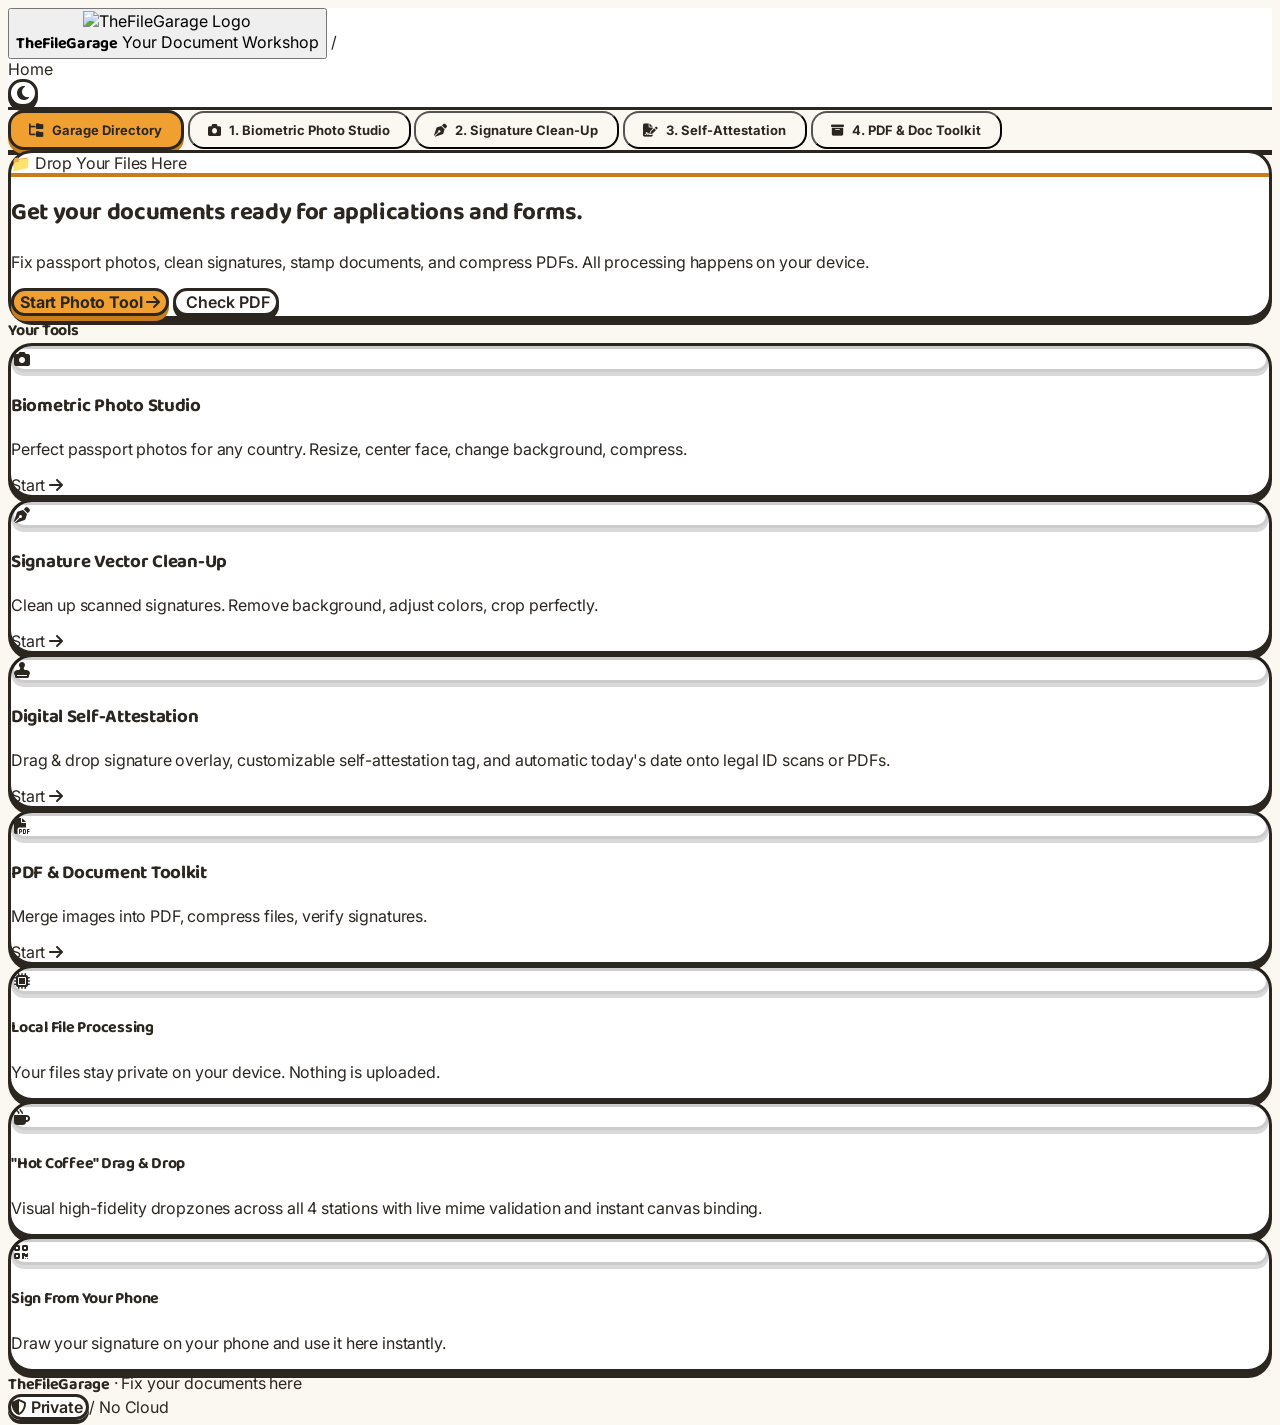
==== index.html @ 863b7277 "VISUAL ENHANCEMENTS 2" ====
<!DOCTYPE html><html class="dark" lang="en" style=""><head>
<meta charset="utf-8">
<meta content="width=device-width, initial-scale=1.0" name="viewport">
<title>TheFileGarage — Tactile Local Document &amp; Biometric Studio</title>
<!-- Theme sync before paint -->
<script>
        (function () {
            var saved = null;
            try { saved = localStorage.getItem("theme"); } catch (_) {}
            if (saved === "dark" || (!saved && window.matchMedia('(prefers-color-scheme: dark)').matches)) {
                document.documentElement.classList.add("dark");
                document.documentElement.classList.remove("light");
            } else {
                document.documentElement.classList.remove("dark");
                document.documentElement.classList.add("light");
            }
        })();
    </script>
<script src="https://cdn.tailwindcss.com?plugins=forms,container-queries"></script>
<script>
        tailwind.config = {
            darkMode: "class",
            theme: {
                extend: {
                    colors: {
                        primary: "#F0A030",
                        "primary-container": "#c87d1a",
                        "primary-fixed-dim": "#f5d6a8",
                        secondary: "#1B9C85",
                        "secondary-container": "#15826d",
                        "secondary-fixed": "#d4f4ed",
                        tertiary: "#2E4374",
                        "tertiary-fixed": "#7a9bcf",
                        "tertiary-fixed-dim": "#5b7db3",
                        surface: "#FBF7F1",
                        "surface-bright": "#ffffff",
                        "surface-dim": "#e8e3dd",
                        "surface-container-lowest": "#ffffff",
                        "surface-container-low": "#f5f0ea",
                        "surface-container": "#f0ebe5",
                        "surface-container-high": "#e8e3dd",
                        "surface-container-highest": "#e0dbd5",
                        "on-surface": "#2B2620",
                        "on-surface-variant": "#6b615a",
                        outline: "#2B2620",
                        "outline-variant": "#9d8f85",
                    },
                    borderRadius: {
                        DEFAULT: "1rem",
                        lg: "1.5rem",
                        xl: "2.25rem",
                        "2xl": "3rem",
                        full: "9999px",
                    },
                    fontFamily: {
                        sans: ["Inter", "sans-serif"],
                        heading: ["Baloo 2", "Inter", "sans-serif"],
                        mono: ["JetBrains Mono", "ui-monospace", "monospace"],
                    },
                },
            },
        };
    </script>
<link rel="stylesheet" href="style.css">
<link href="https://cdnjs.cloudflare.com/ajax/libs/font-awesome/6.5.1/css/all.min.css" rel="stylesheet">
<link href="https://fonts.googleapis.com" rel="preconnect">
<link crossorigin="" href="https://fonts.gstatic.com" rel="preconnect">
<link href="https://fonts.googleapis.com/css2?family=Baloo+2:wght@400;500;600;700;800&amp;family=Inter:wght@500;600;700&amp;family=JetBrains+Mono:wght@400;500;600&amp;display=swap" rel="stylesheet">
<link href="https://fonts.googleapis.com/css2?family=Material+Symbols+Outlined:wght,FILL@100..700,0..1&amp;display=swap" rel="stylesheet">

</head>
<body class="min-h-screen flex flex-col antialiased relative overflow-x-hidden selection:bg-indigo-500 selection:text-white">
<!-- Ambient cursor-reactive light (dark mode only) -->
<div id="ambientCursorLight"></div>
<!-- Toast notification stack (replaces alert() popups) -->
<div id="toastStack"></div>
<!-- Ambient Clay Floating Glows -->
<div class="clay-mesh-blob w-96 h-96 -top-20 -left-20 bg-primary-fixed-dim/60 "></div>
<div class="clay-mesh-blob w-[32rem] h-[32rem] top-1/3 -right-24 bg-secondary-fixed/70"></div>
<div class="clay-mesh-blob w-96 h-96 bottom-10 left-1/4 bg-tertiary-fixed/40"></div>
<!-- Glassmorphic Top Navbar -->
<header class="glass-bar sticky top-0 z-50 px-4 sm:px-8 py-3.5 transition-colors">
<div class="max-w-7xl mx-auto flex items-center justify-between gap-3 relative z-10">
<div class="flex items-center gap-3">
<button class="flex items-center gap-2.5 group p-1 -ml-1 rounded-2xl  transition-all" onclick="location.href='index.html'">
<img alt="TheFileGarage Logo" class="w-10 h-10 rounded-2xl object-contain  group-hover:scale-105 transition-transform" src="https://lh3.googleusercontent.com/aida/[base64]">
<div class="text-left">
<span class="text-base font-extrabold text-slate-900 dark:text-white tracking-tight heading-font block leading-none">TheFileGarage</span>
<span class="text-[10px] font-bold text-primary dark:text-indigo-400 font-mono">Your Document Workshop</span>
</div>
</button>
<span class="text-slate-300 dark:text-slate-800 text-sm select-none">/</span>
<div class="hidden sm:flex items-center gap-2 text-xs font-semibold text-slate-600 dark:text-slate-300">
<span class="text-slate-900 dark:text-white font-bold" id="breadcrumbCurrent">Home</span>
<span class="px-2 py-0.5 rounded-full text-[10px] font-mono font-bold bg-primary/10 text-primary dark:text-indigo-300 border border-primary/20"></span>
</div>
</div>
<div class="flex items-center gap-2.5">

<button class="clay-pill w-10 h-10 flex items-center justify-center text-slate-700 dark:text-amber-400 transition" id="themeToggleBtn" onclick="toggleGlobalTheme()" title="Toggle Light / Pure Black Dark mode">
<i class="fa-solid fa-moon text-sm" id="themeToggleIcon"></i>
</button>

</div>
</div>
</header>
<!-- Sub-Nav Pill Strip (3D Clay switcher for all 4 workbench tools) -->
<div class="max-w-7xl w-full mx-auto px-4 sm:px-6 lg:px-8 pt-5 pb-3 relative z-10">
<div class="p-2 rounded-2xl bg-white dark:bg-[#2a2420] border-3 border-[#2B2620] dark:border-[#F0A030] flex items-center gap-1.5 overflow-x-auto" style="box-shadow: 0 5px 0 #2B2620;">
<button class="clay-tab active flex-1 justify-center whitespace-nowrap" id="tabNav-hub" onclick="location.href='index.html'">
<span class="text-base"><i class="fa-solid fa-folder-tree" aria-hidden="true"></i></span>
<span class="">Garage Directory</span>
</button>
<button class="clay-tab flex-1 justify-center whitespace-nowrap" id="tabNav-photo" onclick="location.href='photostudio.html'">
<span class="text-base"><i class="fa-solid fa-camera" aria-hidden="true"></i></span>
<span class="">1. Biometric Photo Studio</span>
</button>
<button class="clay-tab flex-1 justify-center whitespace-nowrap" id="tabNav-signature" onclick="location.href='signature.html'">
<span class="text-base"><i class="fa-solid fa-pen-nib" aria-hidden="true"></i></span>
<span class="">2. Signature Clean-Up</span>
</button>
<button class="clay-tab flex-1 justify-center whitespace-nowrap" id="tabNav-attest" onclick="location.href='attest.html'">
<span class="text-base"><i class="fa-solid fa-file-signature" aria-hidden="true"></i></span>
<span class="">3. Self-Attestation</span>
</button>
<button class="clay-tab flex-1 justify-center whitespace-nowrap" id="tabNav-pdf" onclick="location.href='doctool.html'">
<span class="text-base"><i class="fa-solid fa-box-archive" aria-hidden="true"></i></span>
<span class="">4. PDF &amp; Doc Toolkit</span>
</button>
</div>
</div>
<!-- Main Workspace Container -->
<main class="flex-1 max-w-7xl w-full mx-auto p-4 sm:p-6 lg:p-8 relative z-10 flex flex-col justify-center">
<section class="space-y-8" id="view-hub">
<!-- 3D Clay Hero Banner -->
<div class="clay-card p-8 sm:p-12 relative overflow-hidden">
<div class="relative z-10 max-w-3xl space-y-6">
<div class="inline-flex items-center gap-2 px-4 py-2.5 rounded-xl bg-primary text-[#2B2620] text-sm font-extrabold border-3 border-[#2B2620]" style="box-shadow: 0 4px 0 #c87d1a;">📁 Drop Your Files Here</div>
<h1 class="text-3xl sm:text-5xl lg:text-6xl font-black heading-font tracking-tight text-slate-900 dark:text-white leading-[1.08]">
                        Get your documents ready for applications and forms.
                    </h1>
<p class="text-sm sm:text-base text-slate-600 dark:text-slate-300 leading-relaxed max-w-2xl font-medium">
                        Fix passport photos, clean signatures, stamp documents, and compress PDFs. All processing happens on your device.
                    </p>
<div class="pt-2 flex flex-wrap items-center gap-4">
<button class="clay-btn-primary px-7 py-3.5 text-xs uppercase tracking-wider flex items-center gap-2.5" onclick="switchMainTab('photo')">
<span class="">Start Photo Tool</span>
<i class="fa-solid fa-arrow-right text-[11px]"></i>
</button>
<button class="clay-pill px-6 py-3.5 text-xs font-bold text-slate-800 dark:text-slate-200 flex items-center gap-2" onclick="switchMainTab('pdf')">
<i class="fa-solid fa-shield-check text-primary"></i>
<span class="">Check PDF</span>
</button>
</div>
</div>

</div>
<!-- Service Workbenches Directory (4 Tactile Clay Cards) -->
<div class="space-y-4">
<div class="flex items-center justify-between pb-3 border-b border-black/[0.06] dark:border-white/[0.08]">
<div class="flex items-center gap-2.5">
<span class="text-lg font-black heading-font text-slate-900 dark:text-white">Your Tools</span>

</div>
<span class="text-xs font-medium text-slate-400"></span>
</div>
<div class="grid grid-cols-1 md:grid-cols-2 lg:grid-cols-4 gap-6">
<!-- Workbench 1: Biometric Photo Studio -->
<div class="clay-card p-6 flex flex-col justify-between cursor-pointer group" onclick="switchMainTab('photo')">
<div class="space-y-4">
<div class="flex items-center justify-between">
<div class="w-14 h-14 rounded-2xl bg-teal-500 text-white flex items-center justify-center clay-token text-xl  transition-transform ">
<i class="fa-solid fa-camera"></i>
</div>

</div>
<h3 class="text-lg font-bold text-slate-900 dark:text-white heading-font ">
                                Biometric Photo Studio
                            </h3>
<p class="text-xs text-slate-600 dark:text-slate-400 leading-relaxed font-medium">
                                Perfect passport photos for any country. Resize, center face, change background, compress.
                            </p>

</div>
<div class="mt-6 pt-4 border-t border-black/[0.06] dark:border-white/[0.08] flex items-center justify-between text-xs font-bold text-teal-600 dark:text-teal-400">
<span class="">Start</span>
<i class="fa-solid fa-arrow-right text-[11px] transform  transition-transform"></i>
</div>
</div>
<!-- Workbench 2: Signature Clean-Up -->
<div class="clay-card p-6 flex flex-col justify-between cursor-pointer group" onclick="switchMainTab('signature')">
<div class="space-y-4">
<div class="flex items-center justify-between">
<div class="w-14 h-14 rounded-2xl bg-primary text-white flex items-center justify-center clay-token text-xl  transition-transform ">
<i class="fa-solid fa-pen-nib"></i>
</div>

</div>
<h3 class="text-lg font-bold text-slate-900 dark:text-white heading-font ">
                                Signature Vector Clean-Up
                            </h3>
<p class="text-xs text-slate-600 dark:text-slate-400 leading-relaxed font-medium">
                                Clean up scanned signatures. Remove background, adjust colors, crop perfectly.
                            </p>

</div>
<div class="mt-6 pt-4 border-t border-black/[0.06] dark:border-white/[0.08] flex items-center justify-between text-xs font-bold text-primary dark:text-indigo-400">
<span class="">Start</span>
<i class="fa-solid fa-arrow-right text-[11px] transform  transition-transform"></i>
</div>
</div>
<!-- Workbench 3: Digital Self-Attestation -->
<div class="clay-card p-6 flex flex-col justify-between cursor-pointer group" onclick="switchMainTab('attest')">
<div class="space-y-4">
<div class="flex items-center justify-between">
<div class="w-14 h-14 rounded-2xl bg-amber-500 text-white flex items-center justify-center clay-token text-xl  transition-transform ">
<i class="fa-solid fa-stamp"></i>
</div>

</div>
<h3 class="text-lg font-bold text-slate-900 dark:text-white heading-font ">
                                Digital Self-Attestation
                            </h3>
<p class="text-xs text-slate-600 dark:text-slate-400 leading-relaxed font-medium">
                                Drag &amp; drop signature overlay, customizable self-attestation tag, and automatic today's date onto legal ID scans or PDFs.
                            </p>

</div>
<div class="mt-6 pt-4 border-t border-black/[0.06] dark:border-white/[0.08] flex items-center justify-between text-xs font-bold text-amber-600 dark:text-amber-400">
<span class="">Start</span>
<i class="fa-solid fa-arrow-right text-[11px] transform  transition-transform"></i>
</div>
</div>
<!-- Workbench 4: PDF & Document Toolkit -->
<div class="clay-card p-6 flex flex-col justify-between cursor-pointer group" onclick="switchMainTab('pdf')">
<div class="space-y-4">
<div class="flex items-center justify-between">
<div class="w-14 h-14 rounded-2xl bg-sky-600 text-white flex items-center justify-center clay-token text-xl  transition-transform ">
<i class="fa-solid fa-file-pdf"></i>
</div>

</div>
<h3 class="text-lg font-bold text-slate-900 dark:text-white heading-font ">
                                PDF &amp; Document Toolkit
                            </h3>
<p class="text-xs text-slate-600 dark:text-slate-400 leading-relaxed font-medium">
                                Merge images into PDF, compress files, verify signatures.
                            </p>

</div>
<div class="mt-6 pt-4 border-t border-black/[0.06] dark:border-white/[0.08] flex items-center justify-between text-xs font-bold text-blue-600 dark:text-blue-400">
<span class="">Start</span>
<i class="fa-solid fa-arrow-right text-[11px] transform  transition-transform"></i>
</div>
</div>
</div>
</div>
<!-- Bottom Clay Feature Highlights -->
<div class="grid grid-cols-1 md:grid-cols-3 gap-5 pt-2">
<div class="clay-card p-5 flex items-start gap-4">
<div class="w-12 h-12 rounded-2xl bg-primary/10 text-primary dark:text-indigo-400 flex items-center justify-center shrink-0 text-xl clay-token">
<i class="fa-solid fa-microchip"></i>
</div>
<div>
<h4 class="text-sm font-bold text-slate-900 dark:text-white heading-font">Local File Processing</h4>
<p class="text-xs text-slate-600 dark:text-slate-400 mt-1 leading-normal font-medium">Your files stay private on your device. Nothing is uploaded.</p>
</div>
</div>
<div class="clay-card p-5 flex items-start gap-4">
<div class="w-12 h-12 rounded-2xl bg-amber-500/10 text-amber-600 dark:text-amber-400 flex items-center justify-center shrink-0 text-xl clay-token">
<i class="fa-solid fa-mug-hot"></i>
</div>
<div>
<h4 class="text-sm font-bold text-slate-900 dark:text-white heading-font">"Hot Coffee" Drag &amp; Drop</h4>
<p class="text-xs text-slate-600 dark:text-slate-400 mt-1 leading-normal font-medium">Visual high-fidelity dropzones across all 4 stations with live mime validation and instant canvas binding.</p>
</div>
</div>
<div class="clay-card p-5 flex items-start gap-4">
<div class="w-12 h-12 rounded-2xl bg-emerald-500/10 text-emerald-600 dark:text-emerald-400 flex items-center justify-center shrink-0 text-xl clay-token">
<i class="fa-solid fa-qrcode"></i>
</div>
<div>
<h4 class="text-sm font-bold text-slate-900 dark:text-white heading-font">Sign From Your Phone</h4>
<p class="text-xs text-slate-600 dark:text-slate-400 mt-1 leading-normal font-medium">Draw your signature on your phone and use it here instantly.</p>
</div>
</div>
</div>
</section>
<!-- Glassmorphic / Clay Footer -->
<footer class="border-t-3 border-[#2B2620] dark:border-[#F0A030] bg-white dark:bg-[#2a2420] py-6 px-6 text-xs text-slate-500 dark:text-slate-400 transition-colors mt-auto relative z-10">
<div class="max-w-7xl mx-auto flex flex-col sm:flex-row items-center justify-between gap-4">
<div class="flex items-center gap-2.5">
<span class="font-black text-slate-900 dark:text-white heading-font">TheFileGarage</span>
<span class="text-slate-300 dark:text-slate-700">·</span>
<span class="">Fix your documents here</span>
</div>
<div class="flex items-center gap-3 text-[11px] font-mono">
<span class="clay-pill px-3 py-1 font-bold text-emerald-600 dark:text-emerald-400 flex items-center gap-1.5">
<i class="fa-solid fa-shield-halved text-[10px]"></i> Private
                </span>
<span class="text-slate-300 dark:text-slate-700">/</span>
<span class="font-semibold">No Cloud</span>
</div>
</div>
</footer>
<!-- Comprehensive JavaScript Logic & State Machine -->
<script>
        // Ambient cursor-reactive light — follows mouse, fills dead canvas space
        (function () {
            const light = document.getElementById("ambientCursorLight");
            if (!light) return;
            let rafPending = false;
            let lastX = 50, lastY = 50;
            window.addEventListener("mousemove", (e) => {
                lastX = (e.clientX / window.innerWidth) * 100;
                lastY = (e.clientY / window.innerHeight) * 100;
                if (!rafPending) {
                    rafPending = true;
                    requestAnimationFrame(() => {
                        light.style.setProperty("--x", lastX + "%");
                        light.style.setProperty("--y", lastY + "%");
                        rafPending = false;
                    });
                }
            }, { passive: true });
        })();

        // Toast notifications — replaces jarring alert() popups
        function showToast(message, type) {
            type = type || "info";
            const stack = document.getElementById("toastStack");
            if (!stack) { console.log(message); return; }
            const icons = { success: "fa-solid fa-check", error: "fa-solid fa-triangle-exclamation", info: "fa-solid fa-circle-info" };
            const toast = document.createElement("div");
            toast.className = "toast-item " + type;
            toast.innerHTML =
                '<span class="toast-icon"><i class="' + (icons[type] || icons.info) + '"></i></span>' +
                '<span class="pt-0.5">' + message + "</span>";
            stack.appendChild(toast);
            setTimeout(() => {
                toast.classList.add("leaving");
                setTimeout(() => toast.remove(), 320);
            }, 3600);
        }

        // Preset Database with Strict Dimension Bounds
        const GARAGE_PRESETS = {
            india: {
                exams: [
                    { name: "UPSC Civil Services (350x450px, 20-50KB)", w: 350, h: 450, bg: "White", kb: 50 },
                    { name: "JEE Mains / Advanced (80% Face, 10-200KB)", w: 400, h: 460, bg: "White", kb: 100 },
                    { name: "NEET UG Entrance (With Name & Date Bar, 10-200KB)", w: 400, h: 460, bg: "White", kb: 100 },
                    { name: "GATE Entrance Exam (Square 400x400, 20-200KB)", w: 400, h: 400, bg: "White", kb: 80 }
                ],
                visa: [
                    { name: "Indian Passport Photo (2x2 inch Square, 600x600)", w: 600, h: 600, bg: "White", kb: 200 },
                    { name: "OCI Overseas Citizen of India (2x2 inch)", w: 600, h: 600, bg: "White", kb: 200 },
                    { name: "E-Visa India Official Portal (350x350px, Max 1MB)", w: 500, h: 500, bg: "White", kb: 300 }
                ],
                identity: [
                    { name: "Aadhaar Card Photo Update (Clean White)", w: 350, h: 450, bg: "White", kb: 100 },
                    { name: "PAN Card Application (200 DPI, 213x213px)", w: 213, h: 213, bg: "White", kb: 30 }
                ]
            },
            united_states: {
                exams: [
                    { name: "SAT College Board Portal", w: 600, h: 600, bg: "White", kb: 200 },
                    { name: "GRE General Test Standard", w: 600, h: 600, bg: "White", kb: 200 }
                ],
                visa: [
                    { name: "US Visa (DS-160 / 2x2 inch, 600x600px)", w: 600, h: 600, bg: "White", kb: 240 },
                    { name: "US Passport Application (2x2 inch)", w: 600, h: 600, bg: "White", kb: 240 },
                    { name: "Diversity Visa (DV Lottery 600x600)", w: 600, h: 600, bg: "White", kb: 240 }
                ],
                identity: [
                    { name: "State Driving License (DMV)", w: 600, h: 600, bg: "Light Gray", kb: 200 }
                ]
            },
            united_kingdom: {
                exams: [
                    { name: "IELTS Exam Identification Template", w: 350, h: 450, bg: "White", kb: 100 }
                ],
                visa: [
                    { name: "UK Standard Visitor Visa (35x45mm)", w: 350, h: 450, bg: "Light Gray", kb: 100 }
                ],
                identity: [
                    { name: "DVLA Driving License Photo", w: 350, h: 450, bg: "Light Gray", kb: 100 }
                ]
            },
            canada: {
                exams: [
                    { name: "CELPIP Language Exam Photo", w: 500, h: 700, bg: "White", kb: 200 }
                ],
                visa: [
                    { name: "Canada Study Permit / Visitor Visa", w: 420, h: 540, bg: "White", kb: 200 }
                ],
                identity: [
                    { name: "PR Card Application (50x70mm, 500x700px)", w: 500, h: 700, bg: "White", kb: 250 }
                ]
            }
        };

        let currentActiveCountry = "india";
        let currentActiveCategory = "exams";

        const BREADCRUMB_MAP = {
            hub: "Home",
            photo: "1. Biometric Photo Studio",
            signature: "2. Signature Clean-Up",
            attest: "3. Digital Self-Attestation",
            pdf: "4. PDF & Document Garage"
        };

        // Tab Switching Engine
        function switchMainTab(tabKey) {
            const map = { hub: "index.html", photo: "photostudio.html", signature: "signature.html", attest: "attest.html", pdf: "doctool.html" };
            if (map[tabKey]) location.href = map[tabKey];
        }

        // Global Light / Pure Black Dark Theme Toggle
        function toggleGlobalTheme() {
            const html = document.documentElement;
            const icon = document.getElementById("themeToggleIcon");
            const isDark = html.classList.contains("dark");
            if (isDark) {
                html.classList.remove("dark");
                html.classList.add("light");
                icon.className = "fa-solid fa-moon text-slate-700 text-sm";
                localStorage.setItem("theme", "light");
            } else {
                html.classList.add("dark");
                html.classList.remove("light");
                icon.className = "fa-solid fa-sun text-amber-400 text-sm";
                localStorage.setItem("theme", "dark");
            }
        }

        // Preset Population
        function refreshPresetOptions() {
            const select = document.getElementById("presetSelect");
            if (!select) return;
            select.innerHTML = "";
            const presets = GARAGE_PRESETS[currentActiveCountry]?.[currentActiveCategory] || [];
            presets.forEach((p, idx) => {
                const opt = document.createElement("option");
                opt.value = idx;
                opt.textContent = p.name;
                select.appendChild(opt);
            });
            if (presets.length > 0) {
                document.getElementById("resDims").textContent = presets[0].w + " × " + presets[0].h + " px";
                document.getElementById("studioKbSlider").value = presets[0].kb;
                document.getElementById("studioKbReadout").innerText = presets[0].kb + " KB";
                document.getElementById("resTargetKb").innerText = "Under " + presets[0].kb + " KB";
            }
        }

        function onSelectCountryChange(val) {
            currentActiveCountry = val;
            refreshPresetOptions();
        }

        function filterServiceType(cat) {
            currentActiveCategory = cat;
            ["exams", "visa", "identity"].forEach(k => {
                const btn = document.getElementById("srvBtn-" + k);
                if (btn) {
                    btn.classList.toggle("text-primary", k === cat);
                    btn.classList.toggle("dark:text-indigo-400", k === cat);
                    btn.classList.toggle("border-primary/40", k === cat);
                    btn.classList.toggle("font-bold", k === cat);
                    btn.classList.toggle("text-slate-600", k !== cat);
                }
            });
            refreshPresetOptions();
        }

        function onPresetSelected(idx) {
            const presets = GARAGE_PRESETS[currentActiveCountry]?.[currentActiveCategory] || [];
            const chosen = presets[idx];
            if (chosen) {
                document.getElementById("resDims").textContent = chosen.w + " × " + chosen.h + " px";
                document.getElementById("studioKbSlider").value = chosen.kb;
                document.getElementById("studioKbReadout").innerText = chosen.kb + " KB";
                document.getElementById("resTargetKb").innerText = "Under " + chosen.kb + " KB";
            }
        }

        function toggleManualDimensions(checked) {
            const wrap = document.getElementById("customDimInputs");
            wrap.classList.toggle("opacity-40", !checked);
            wrap.classList.toggle("pointer-events-none", !checked);
            if (checked) {
                const w = document.getElementById("manualW").value;
                const h = document.getElementById("manualH").value;
                document.getElementById("resDims").textContent = w + " × " + h + " px";
            } else {
                refreshPresetOptions();
            }
        }

        function toggleCaptionBar(checked) {
            const inputs = document.getElementById("captionInputs");
            if (inputs) inputs.classList.toggle("hidden", !checked);
        }

        function setPhotoBgColor(hex, label) {
            document.getElementById("resBg").textContent = label;
            const preview = document.getElementById("studioPhotoImg");
            if (hex === "transparent") {
                preview.style.backgroundColor = "transparent";
            } else {
                preview.style.backgroundColor = hex;
            }
        }

        // Universal Helper: Setup Hot Coffee Drag & Drop on any zone
        function setupHotCoffeeDropzone(zoneId, overlayId, onFileLoaded) {
            const zone = document.getElementById(zoneId);
            const overlay = document.getElementById(overlayId);
            if (!zone) return;

            let dragCounter = 0;

            zone.addEventListener("dragenter", (e) => {
                e.preventDefault();
                dragCounter++;
                if (overlay) overlay.classList.remove("hidden");
                zone.classList.add("animate-drop-pulse", "dragover");
            });

            zone.addEventListener("dragover", (e) => {
                e.preventDefault();
            });

            zone.addEventListener("dragleave", (e) => {
                e.preventDefault();
                dragCounter--;
                if (dragCounter <= 0) {
                    dragCounter = 0;
                    if (overlay) overlay.classList.add("hidden");
                    zone.classList.remove("animate-drop-pulse", "dragover");
                }
            });

            zone.addEventListener("drop", (e) => {
                e.preventDefault();
                dragCounter = 0;
                if (overlay) overlay.classList.add("hidden");
                zone.classList.remove("animate-drop-pulse", "dragover");
                if (e.dataTransfer && e.dataTransfer.files && e.dataTransfer.files[0]) {
                    if (onFileLoaded) onFileLoaded(e.dataTransfer.files[0]);
                }
            });
        }

        // Photo Upload Handling & Dropzone (Part 1)
        const dropArea = document.getElementById("dropZone");
        const fileInput = document.getElementById("studioFileInput");
        const previewImg = document.getElementById("studioPhotoImg");
        const promptDiv = document.getElementById("studioPrompt");
        const laser = document.getElementById("studioLaser");

        if (dropArea && fileInput) {
            dropArea.addEventListener("click", () => fileInput.click());
            setupHotCoffeeDropzone("dropZone", "dragOverlay", loadPhotoFile);

            fileInput.addEventListener("change", (e) => {
                if (e.target.files && e.target.files[0]) {
                    loadPhotoFile(e.target.files[0]);
                }
            });
        }

        function loadPhotoFile(file) {
            const reader = new FileReader();
            reader.onload = (evt) => {
                previewImg.src = evt.target.result;
                previewImg.classList.remove("hidden");
                promptDiv.classList.add("hidden");
                laser.classList.remove("hidden");
                setTimeout(() => laser.classList.add("hidden"), 900);
            };
            reader.readAsDataURL(file);
        }

        function runStudioAutoFix() {
            laser.classList.remove("hidden");
            setTimeout(() => {
                laser.classList.add("hidden");
                document.getElementById("resTilt").innerHTML = '<i class="fa-solid fa-circle-check"></i> 0° (Level)';
                document.getElementById("resFace").innerHTML = '<i class="fa-solid fa-circle-check"></i> Center Confirmed';
                document.getElementById("resBg").innerHTML = "Pure White";
            }, 800);
        }

        function downloadProcessedPhoto() {
            if (previewImg.classList.contains("hidden")) {
                showToast("Please drop or select a portrait photo first!", "error");
                return;
            }
            const a = document.createElement("a");
            a.href = previewImg.src;
            a.download = "thefilegarage-biometric-compliant.jpg";
            document.body.appendChild(a);
            a.click();
            document.body.removeChild(a);
        }

        // Signature Canvas & Draw Pad Handling (Part 2)
        const sigCanvas = document.getElementById("sigLocalDrawPad");
        const sigCtx = sigCanvas ? sigCanvas.getContext("2d") : null;
        let isDrawing = false;
        let currentInkColor = "#0033cc";

        // Setup dropzone for Signature Clean-Up
        const sigDropZoneEl = document.getElementById("sigDropZone");
        const sigFileInputEl = document.getElementById("sigFileInputField");
        if (sigDropZoneEl && sigFileInputEl) {
            sigDropZoneEl.addEventListener("click", () => sigFileInputEl.click());
            setupHotCoffeeDropzone("sigDropZone", "sigDragOverlay", loadSigFile);
            sigFileInputEl.addEventListener("change", (e) => {
                if (e.target.files && e.target.files[0]) {
                    loadSigFile(e.target.files[0]);
                }
            });
        }

        function loadSigFile(file) {
            const reader = new FileReader();
            reader.onload = (e) => applySignatureDataUrl(e.target.result);
            reader.readAsDataURL(file);
        }

        // Shared by file upload AND the mobile QR relay — draws a signature
        // data URL into the same preview canvas both paths feed.
        function applySignatureDataUrl(dataUrl) {
            const img = new Image();
            img.onload = () => {
                const canvas = document.getElementById("sigPreviewCanvas");
                const note = document.getElementById("sigPlaceholderNote");
                if (canvas) {
                    const ctx = canvas.getContext("2d");
                    ctx.clearRect(0, 0, canvas.width, canvas.height);
                    ctx.drawImage(img, 0, 0, canvas.width, canvas.height);
                }
                if (note) note.classList.add("hidden");
            };
            img.src = dataUrl;
        }

        // ---- Mobile QR Relay — real Firebase Firestore session (same project as mobileSign.html) ----
        const SIG_MOBILE_FIREBASE_CONFIG = {
            apiKey: "AIzaSyD-JvqaiLTHhbjBZmp2zEeF-yVmb7sXnok",
            authDomain: "signature-71f9a.firebaseapp.com",
            projectId: "signature-71f9a",
            storageBucket: "signature-71f9a.firebasestorage.app",
            messagingSenderId: "259820401618",
            appId: "1:259820401618:web:29a3d7fb4209dd3f7c4e0b",
            measurementId: "G-LPJVXVZCYY"
        };
        let sigMobileDb = null;
        let sigMobileUnsub = null;
        let sigMobileSessionId = null;

        // Resolves "mobileSign.html" as a sibling of wherever code.html is served from.
        // Must be deployed alongside this file (same directory) on Vercel.
        // An optional `label` sets the custom prompt shown on the phone (e.g.
        // asking the visitor to write the attestation block instead of just a signature).
        function sigMobileGetMobileUrl(sessionId, label) {
            const url = new URL("mobileSign.html", location.href);
            url.search = "";
            url.hash = "";
            url.searchParams.set("session", sessionId);
            if (label) url.searchParams.set("label", label);
            return url.href;
        }

        async function sigMobileGetDb() {
            if (sigMobileDb) return sigMobileDb;
            const { initializeApp } = await import("https://www.gstatic.com/firebasejs/10.12.0/firebase-app.js");
            const { getFirestore } = await import("https://www.gstatic.com/firebasejs/10.12.0/firebase-firestore.js");
            sigMobileDb = getFirestore(initializeApp(SIG_MOBILE_FIREBASE_CONFIG));
            return sigMobileDb;
        }

        // Generic Mobile QR Relay factory — each caller gets its OWN Firestore
        // session/listener, so the Signature Workshop's QR panel and the
        // Self-Attestation QR panel never clash or overwrite each other.
        function createMobileSignatureRelay({ qrElId, statusElId, onSignature, label }) {
            let unsub = null;
            let sessionId = null;

            function stopListening() {
                if (unsub) { unsub(); unsub = null; }
                sessionId = null;
            }

            async function startSession() {
                stopListening();
                const status = document.getElementById(statusElId);
                const qrHost = document.getElementById(qrElId);
                if (!status || !qrHost) return;
                status.textContent = "Generating QR code…";

                const db = await sigMobileGetDb();
                const { doc, onSnapshot, deleteDoc } = await import("https://www.gstatic.com/firebasejs/10.12.0/firebase-firestore.js");
                const QRCode = (await import("https://esm.sh/qrcode@1.5.3")).default;

                sessionId = crypto.randomUUID();
                const signUrl = sigMobileGetMobileUrl(sessionId, label);
                const thisSessionId = sessionId;

                qrHost.innerHTML = "";
                const canvas = document.createElement("canvas");
                try {
                    await QRCode.toCanvas(canvas, signUrl, { width: 200 });
                    qrHost.appendChild(canvas);
                    status.textContent = "Waiting for mobile…";
                } catch (err) {
                    console.error("QR generation failed:", err);
                    status.textContent = "Failed to generate QR code.";
                    showToast("Could not generate QR code — check your connection", "error");
                    return;
                }

                unsub = onSnapshot(doc(db, "signatures", thisSessionId), (snap) => {
                    if (thisSessionId !== sessionId) return; // stale session, ignore
                    if (!snap.exists()) return;
                    const data = snap.data();
                    if (data.image) {
                        status.textContent = "Signature received";
                        onSignature(data.image);
                        showToast("Signature received from phone", "success");
                        deleteDoc(doc(db, "signatures", thisSessionId)).catch(() => {});
                    } else if (data.connected) {
                        status.textContent = "Mobile connected";
                    }
                });
            }

            return { startSession, stopListening };
        }

        const sigMobileRelay = createMobileSignatureRelay({
            qrElId: "sigMobileQr",
            statusElId: "sigMobileStatus",
            onSignature: applySignatureDataUrl
        });
        function sigMobileStartSession() { return sigMobileRelay.startSession(); }
        function sigMobileStopListening() { return sigMobileRelay.stopListening(); }
        async function refreshMobileSignatureSession() { await sigMobileRelay.startSession(); }

        // ---- Self-Attestation signature sources (Part 3) ----
        function applyAttestSignatureDataUrl(dataUrl) {
            const img = document.getElementById("attestSignatureImg");
            if (img) {
                img.src = dataUrl;
                img.classList.remove("hidden");
            }
        }

        const attestMobileRelay = createMobileSignatureRelay({
            qrElId: "attestMobileQr",
            statusElId: "attestMobileStatus",
            onSignature: applyAttestSignatureDataUrl
        });
        async function refreshAttestMobileSession() { await attestMobileRelay.startSession(); }

        // Handwritten "Self-Attested + Date" block — a second, independent
        // Mobile Pad relay, with a custom on-phone prompt instead of the
        // plain signature prompt.
        function applyAttestHandwrittenDataUrl(dataUrl) {
            const img = document.getElementById("attestHandwrittenImg");
            const tag = document.getElementById("previewAttestTag");
            const date = document.getElementById("previewDateDisplay");
            if (img) {
                img.src = dataUrl;
                img.classList.remove("hidden");
            }
            if (tag) tag.classList.add("hidden");
            if (date) date.classList.add("hidden");
        }

        const attestHandwrittenRelay = createMobileSignatureRelay({
            qrElId: "attestHandwrittenQr",
            statusElId: "attestHandwrittenStatus",
            onSignature: applyAttestHandwrittenDataUrl,
            label: "Write your self-attestation + date"
        });
        async function refreshAttestHandwrittenSession() { await attestHandwrittenRelay.startSession(); }

        function switchAttestBlockMode(mode) {
            ["typed", "handwritten"].forEach(m => {
                const btn = document.getElementById("attestBlockMode-" + m);
                const pnl = document.getElementById("attestBlockPanel-" + m);
                if (btn) {
                    btn.classList.toggle("text-amber-700", m === mode);
                    btn.classList.toggle("dark:text-amber-300", m === mode);
                    btn.classList.toggle("border-amber-400/50", m === mode);
                    btn.classList.toggle("font-bold", m === mode);
                    btn.classList.toggle("text-slate-600", m !== mode);
                    btn.classList.toggle("dark:text-slate-400", m !== mode);
                    btn.classList.toggle("font-medium", m !== mode);
                }
                if (pnl) pnl.classList.toggle("hidden", m !== mode);
            });
            if (mode === "handwritten") {
                attestHandwrittenRelay.startSession();
            } else {
                attestHandwrittenRelay.stopListening();
                // Back to typed mode: hide any handwritten block image and
                // restore the printed tag/date text.
                const img = document.getElementById("attestHandwrittenImg");
                const tag = document.getElementById("previewAttestTag");
                const date = document.getElementById("previewDateDisplay");
                if (img) img.classList.add("hidden");
                if (tag) tag.classList.remove("hidden");
                if (date) date.classList.remove("hidden");
                updateStampPreview();
            }
        }

        function switchAttestSigMode(mode) {
            ["auto", "file", "mobile"].forEach(m => {
                const btn = document.getElementById("attestSigMode-" + m);
                const pnl = document.getElementById("attestSigPanel-" + m);
                if (btn) {
                    btn.classList.toggle("text-amber-700", m === mode);
                    btn.classList.toggle("dark:text-amber-300", m === mode);
                    btn.classList.toggle("border-amber-400/50", m === mode);
                    btn.classList.toggle("font-bold", m === mode);
                    btn.classList.toggle("text-slate-600", m !== mode);
                    btn.classList.toggle("dark:text-slate-400", m !== mode);
                    btn.classList.toggle("font-medium", m !== mode);
                }
                if (pnl) pnl.classList.toggle("hidden", m !== mode);
            });
            if (mode === "mobile") {
                attestMobileRelay.startSession();
            } else {
                attestMobileRelay.stopListening();
            }
            if (mode === "auto") {
                const cleanedCanvas = document.getElementById("sigPreviewCanvas");
                const cleanedNote = document.getElementById("sigPlaceholderNote");
                if (cleanedCanvas && cleanedNote && cleanedNote.classList.contains("hidden")) {
                    applyAttestSignatureDataUrl(cleanedCanvas.toDataURL("image/png"));
                }
            }
        }

        const attestSigFileDropZoneEl = document.getElementById("attestSigFileDropZone");
        const attestSigFileInputEl = document.getElementById("attestSigFileInput");
        if (attestSigFileDropZoneEl && attestSigFileInputEl) {
            attestSigFileDropZoneEl.addEventListener("click", () => attestSigFileInputEl.click());
            attestSigFileInputEl.addEventListener("change", (e) => {
                if (e.target.files && e.target.files[0]) {
                    const reader = new FileReader();
                    reader.onload = (evt) => applyAttestSignatureDataUrl(evt.target.result);
                    reader.readAsDataURL(e.target.files[0]);
                }
            });
        }

        // Renders the uploaded base document (image or PDF) into the stamping
        // stage, replacing the gray placeholder mockup.
        function loadAttestDocFile(file) {
            const placeholder = document.getElementById("attestDocPlaceholder");
            const previewContainer = document.getElementById("attestDocPreviewContainer");
            if (!previewContainer) return;
            previewContainer.innerHTML = "";

            const objectUrl = URL.createObjectURL(file);
            if (file.type === "application/pdf") {
                const embed = document.createElement("embed");
                embed.src = objectUrl;
                embed.type = "application/pdf";
                embed.className = "w-full h-full rounded-xl";
                previewContainer.appendChild(embed);
            } else {
                const img = document.createElement("img");
                img.src = objectUrl;
                img.alt = file.name;
                img.className = "max-w-full max-h-full object-contain rounded-xl shadow-lg";
                previewContainer.appendChild(img);
            }

            if (placeholder) placeholder.classList.add("hidden");
            previewContainer.classList.remove("hidden");
        }

        // Setup dropzone for Self-Attestation Document (Part 3)
        const docDropZoneEl = document.getElementById("docDropZone");
        const docInputEl = document.getElementById("attestDocInput");
        if (docDropZoneEl && docInputEl) {
            docDropZoneEl.addEventListener("click", () => docInputEl.click());
            setupHotCoffeeDropzone("docDropZone", "attestDragOverlay", (file) => {
                loadAttestDocFile(file);
                showToast("Loaded " + file.name + " — ready for stamp overlay", "success");
            });
            docInputEl.addEventListener("change", (e) => {
                if (e.target.files && e.target.files[0]) {
                    loadAttestDocFile(e.target.files[0]);
                    showToast("Loaded " + e.target.files[0].name + " — ready for stamp overlay", "success");
                }
            });
        }

        // Setup dropzones for PDF & Doc Toolkit (Part 4)
        setupHotCoffeeDropzone("multiJpgDropZone", "multiJpgDragOverlay", (file) => {
            showToast("Front/Back ID file loaded: " + file.name, "success");
        });
        setupHotCoffeeDropzone("pdfCompressDropZone", "pdfCompressDragOverlay", (file) => {
            showToast("Loaded PDF for instant shrinkage: " + file.name, "success");
        });
        setupHotCoffeeDropzone("sigVerifyDropZone", "sigVerifyDragOverlay", (file) => {
            showToast("PKCS#7 cryptographic validation initiated for " + file.name, "info");
        });

        function clearSigDrawPad() {
            if (!sigCtx) return;
            sigCtx.clearRect(0, 0, sigCanvas.width, sigCanvas.height);
            const prev = document.getElementById("sigPreviewCanvas");
            const note = document.getElementById("sigPlaceholderNote");
            if (prev) {
                const pCtx = prev.getContext("2d");
                pCtx.clearRect(0, 0, prev.width, prev.height);
            }
            if (note) note.classList.remove("hidden");
        }

        if (sigCanvas) {
            const startDraw = (e) => {
                isDrawing = true;
                sigCtx.beginPath();
                const rect = sigCanvas.getBoundingClientRect();
                const x = (e.clientX || (e.touches && e.touches[0].clientX)) - rect.left;
                const y = (e.clientY || (e.touches && e.touches[0].clientY)) - rect.top;
                sigCtx.moveTo(x, y);
            };
            const drawMove = (e) => {
                if (!isDrawing) return;
                const rect = sigCanvas.getBoundingClientRect();
                const x = (e.clientX || (e.touches && e.touches[0].clientX)) - rect.left;
                const y = (e.clientY || (e.touches && e.touches[0].clientY)) - rect.top;
                sigCtx.strokeStyle = currentInkColor;
                sigCtx.lineWidth = 2.5;
                sigCtx.lineCap = "round";
                sigCtx.lineJoin = "round";
                sigCtx.lineTo(x, y);
                sigCtx.stroke();
                updatePreviewCanvas();
            };
            const endDraw = () => { isDrawing = false; };

            sigCanvas.addEventListener("mousedown", startDraw);
            sigCanvas.addEventListener("mousemove", drawMove);
            window.addEventListener("mouseup", endDraw);

            sigCanvas.addEventListener("touchstart", (e) => { e.preventDefault(); startDraw(e); }, { passive: false });
            sigCanvas.addEventListener("touchmove", (e) => { e.preventDefault(); drawMove(e); }, { passive: false });
            sigCanvas.addEventListener("touchend", endDraw);
        }

        function updatePreviewCanvas() {
            const prev = document.getElementById("sigPreviewCanvas");
            const note = document.getElementById("sigPlaceholderNote");
            if (prev && sigCanvas) {
                const pCtx = prev.getContext("2d");
                pCtx.clearRect(0, 0, prev.width, prev.height);
                pCtx.drawImage(sigCanvas, 0, 0, prev.width, prev.height);
                if (note) note.classList.add("hidden");
            }
        }

        function switchSigInputMode(mode) {
            ["upload", "draw", "mobile"].forEach(m => {
                const btn = document.getElementById("sigMode-" + m);
                const pnl = document.getElementById("sigPanel-" + m);
                if (btn) {
                    btn.classList.toggle("border-primary/40", m === mode);
                    btn.classList.toggle("text-primary", m === mode);
                    btn.classList.toggle("dark:text-indigo-400", m === mode);
                    btn.classList.toggle("font-bold", m === mode);
                    btn.classList.toggle("text-slate-600", m !== mode);
                }
                if (pnl) pnl.classList.toggle("hidden", m !== mode);
            });
            if (mode === "mobile") {
                sigMobileStartSession();
            } else {
                sigMobileStopListening();
            }
        }

        function setSigInkTone(hex) {
            currentInkColor = hex;
            updatePreviewCanvas();
        }

        function copyCleanSignature() {
            showToast("Clean transparent signature copied to clipboard as PNG!", "success");
        }

        function downloadCleanSignature() {
            const canvas = document.getElementById("sigPreviewCanvas");
            const a = document.createElement("a");
            a.href = canvas.toDataURL("image/png");
            a.download = "thefilegarage-clean-signature.png";
            a.click();
        }

        // Self-Attestation Interactive Controls
        function updateStampPreview() {
            const name = document.getElementById("attestSignerName")?.value || "Johnathan Doe";
            const tag = document.getElementById("attestNameField")?.value || "Self-Attested";
            const date = document.getElementById("attestDateField")?.value || new Date().toISOString().split("T")[0];

            const nameEl = document.getElementById("previewSignerDisplay");
            const tagEl = document.getElementById("previewAttestTag");
            const dateEl = document.getElementById("previewDateDisplay");

            if (nameEl) nameEl.textContent = name;
            if (tagEl) tagEl.textContent = tag;
            if (dateEl) dateEl.textContent = "Date: " + date;
        }

        function renderAttestationExport() {
            showToast("Client-side PDF compilation successful! Stamped PDF downloaded locally.", "success");
        }

        // Draggable Stamp on Attestation Viewport
        const stamp = document.getElementById("attestInteractiveStamp");
        const stage = document.getElementById("attestViewportArea");
        let isDraggingStamp = false;
        let startX, startY, stampLeft, stampTop;

        if (stamp && stage) {
            stamp.addEventListener("mousedown", (e) => {
                isDraggingStamp = true;
                startX = e.clientX;
                startY = e.clientY;
                stampLeft = stamp.offsetLeft;
                stampTop = stamp.offsetTop;
            });
            window.addEventListener("mousemove", (e) => {
                if (!isDraggingStamp) return;
                const dx = e.clientX - startX;
                const dy = e.clientY - startY;
                stamp.style.left = stampLeft + dx + "px";
                stamp.style.top = stampTop + dy + "px";
                stamp.style.bottom = "auto";
                stamp.style.right = "auto";
            });
            window.addEventListener("mouseup", () => { isDraggingStamp = false; });
        }

        // Initialization
        document.addEventListener("DOMContentLoaded", () => {
            refreshPresetOptions();
            const dateInput = document.getElementById("attestDateField");
            const capDate = document.getElementById("captionDate");
            const todayStr = new Date().toISOString().split("T")[0];
            if (dateInput) {
                dateInput.value = todayStr;
                updateStampPreview();
            }
            if (capDate) {
                capDate.value = todayStr;
            }
        });
    </script>
</body></html>
---- style.css ----
body {
            font-family: "Inter", -apple-system, BlinkMacSystemFont, sans-serif;
            background-color: #FBF7F1;
            color: #2B2620;
            letter-spacing: -0.01em;
            transition: background-color 0.3s ease, color 0.3s ease;
        }
        .dark body {
            background-color: #1a1510;
            color: #f5f0ea;
        }
        .heading-font {
            font-family: "Baloo 2", sans-serif;
            letter-spacing: -0.015em;
            font-weight: 700;
        }

        /* Self-Attestation QR panels only: the qrcode@1.5.3 library draws its
           canvas at a fixed 200x200px, which is wider than these boxes
           (112px / 96px). Clip + scale the canvas down to fit its box so it
           can never spill over the "New QR Code" button/status text below.
           Scoped to these two IDs only — the Part 2 "Mobile Relay" QR panel
           (#sigMobileQr) is untouched. */
        #attestMobileQr, #attestHandwrittenQr {
            overflow: hidden;
        }
        #attestMobileQr canvas, #attestHandwrittenQr canvas {
            max-width: 100%;
            max-height: 100%;
            display: block;
        }

        /* "Drop it like it's hot coffee!" animations & overlay styles */
        @keyframes coffeeFloat {
            0%, 100% { transform: translateY(0) scale(1); }
            50% { transform: translateY(-8px) scale(1.05); }
        }
        @keyframes borderPulse {
            0%, 100% {
                border-color: rgba(249, 115, 22, 0.4);
                box-shadow: 0 0 0 0px rgba(249, 115, 22, 0.2);
            }
            50% {
                border-color: rgba(249, 115, 22, 0.8);
                box-shadow: 0 0 15px 4px rgba(249, 115, 22, 0.3);
            }
        }
        .animate-coffee {
            animation: coffeeFloat 1.8s ease-in-out infinite;
        }
        .animate-drop-pulse {
            animation: borderPulse 1.2s infinite;
        }
        .coffee-drag-overlay {
            position: absolute;
            inset: 0;
            z-index: 30;
            display: flex;
            flex-direction: column;
            align-items: center;
            justify-content: center;
            padding: 1rem;
            text-align: center;
            pointer-events: none;
            border: 4px dashed rgb(251 146 60);
            border-radius: 0.75rem;
            background: rgb(234 88 12 / 0.92);
        }
        .dark .coffee-drag-overlay {
            background: rgb(124 45 18 / 0.96);
        }
        .coffee-drag-overlay.hidden {
            display: none !important;
        }
        .coffee-drag-overlay .coffee-message {
            color: white;
            font-size: 0.875rem;
            font-weight: 800;
            letter-spacing: 0.04em;
            line-height: 1.35;
            text-transform: uppercase;
        }
        .coffee-drag-overlay .coffee-submessage {
            margin-top: 0.25rem;
            color: rgb(254 215 170);
            font-size: 0.6875rem;
            font-weight: 500;
            line-height: 1.4;
        }

        /* Duolingo-style Claymorphic Surfaces - Solid Colors with Chunky Shadows */
        .clay-card {
            background: #ffffff;
            border-radius: 1.5rem;
            border: 3px solid #2B2620;
            box-shadow:
                0 6px 0 #2B2620;
            transition: all 0.15s cubic-bezier(0.34, 1.56, 0.64, 1);
        }
        .clay-card:hover {
            transform: translateY(-2px);
            box-shadow:
                0 8px 0 #2B2620;
        }
        .clay-card:active {
            transform: translateY(2px);
            box-shadow:
                0 2px 0 #2B2620;
        }
        .dark .clay-card {
            background: #2a2420;
            border: 3px solid #F0A030;
            box-shadow:
                0 6px 0 #1a1510;
        }
        .dark .clay-card:hover {
            transform: translateY(-2px);
            box-shadow:
                0 8px 0 #1a1510;
        }
        .dark .clay-card:active {
            transform: translateY(2px);
            box-shadow:
                0 2px 0 #1a1510;
        }

        /* Duolingo-style Primary Button - Chunky and Playful */
        .clay-btn-primary {
            background: #F0A030;
            color: #2B2620;
            border-radius: 1rem;
            font-weight: 700;
            letter-spacing: -0.01em;
            box-shadow:
                0 5px 0 #c87d1a;
            border: 3px solid #2B2620;
            transition: all 0.1s ease;
        }
        .clay-btn-primary:hover {
            transform: translateY(-3px);
            box-shadow:
                0 8px 0 #c87d1a;
        }
        .clay-btn-primary:active {
            transform: translateY(2px);
            box-shadow:
                0 2px 0 #c87d1a;
        }

        /* Duolingo-style Secondary Pill */
        .clay-pill {
            background: #ffffff;
            border: 3px solid #2B2620;
            color: #2B2620;
            border-radius: 1rem;
            font-weight: 600;
            box-shadow:
                0 4px 0 #2B2620;
            transition: all 0.1s ease;
        }
        .clay-pill:hover {
            background: #1B9C85;
            color: #ffffff;
            transform: translateY(-2px);
            box-shadow:
                0 6px 0 #156e5e;
        }
        .clay-pill:active {
            transform: translateY(2px);
            box-shadow:
                0 2px 0 #2B2620;
        }
        .dark .clay-pill {
            background: #2a2420;
            border: 3px solid #F0A030;
            color: #F0A030;
            box-shadow:
                0 4px 0 #c87d1a;
        }
        .dark .clay-pill:hover {
            background: #1B9C85;
            color: #ffffff;
            border-color: #1B9C85;
            box-shadow:
                0 6px 0 #156e5e;
        }
        .dark .clay-pill:active {
            transform: translateY(2px);
            box-shadow:
                0 2px 0 #156e5e;
        }

        /* Duolingo-style Inset Well / Dropzone */
        .clay-inset {
            background: #f5f0ea;
            border-radius: 1.5rem;
            border: 3px dashed #F0A030;
            box-shadow:
                inset 0 3px 0 rgba(43, 38, 32, 0.1);
            transition: all 0.15s ease;
        }
        .clay-inset:hover, .clay-inset.dragover {
            border-color: #1B9C85;
            background: #e8e3dd;
            border-style: solid;
            transform: scale(1.02);
        }
        .dark .clay-inset {
            background: #2a2420;
            border: 3px dashed #F0A030;
            box-shadow:
                inset 0 3px 0 rgba(0, 0, 0, 0.3);
        }
        .dark .clay-inset:hover, .dark .clay-inset.dragover {
            border-color: #1B9C85;
            background: #342e28;
            border-style: solid;
            transform: scale(1.02);
        }

        /* Solid Navigation Bar - No Glass */
        .glass-bar {
            background: #ffffff;
            border-bottom: 3px solid #2B2620;
        }
        .dark .glass-bar {
            background: #2a2420;
            border-bottom: 3px solid #F0A030;
        }

        /* Duolingo-style Navigation Tabs */
        .clay-tab {
            border-radius: 1rem;
            font-size: 13px;
            font-weight: 700;
            padding: 0.55rem 1.15rem;
            color: #2B2620;
            display: inline-flex;
            align-items: center;
            gap: 0.5rem;
            transition: all 0.1s ease;
            background: transparent;
        }
        .clay-tab:hover {
            color: #F0A030;
            background: #f5f0ea;
        }
        .dark .clay-tab {
            color: #F0A030;
        }
        .dark .clay-tab:hover {
            color: #ffffff;
            background: #3a3430;
        }
        .clay-tab.active {
            background: #F0A030;
            color: #2B2620;
            box-shadow:
                0 4px 0 #c87d1a;
            border: 3px solid #2B2620;
        }
        .dark .clay-tab.active {
            background: #F0A030;
            color: #2B2620;
            box-shadow:
                0 4px 0 #c87d1a;
            border: 3px solid #1a1510;
        }

        /* Duolingo-style Token Badges */
        .clay-token {
            border-radius: 1.25rem;
            box-shadow:
                0 4px 0 rgba(0, 0, 0, 0.15);
            border: 3px solid rgba(0, 0, 0, 0.2);
        }

        /* Hot Coffee decorative glow overlay */
        .hot-coffee-badge {
            background: #fff;
            color: #9a3412;
            box-shadow: inset 0 1px 1px #fff, 0 4px 10px rgba(234, 88, 12, 0.2);
        }
        .dark .hot-coffee-badge {
            background: #fff;
            color: #fdba74;
            box-shadow: inset 0 1px 1px rgba(255,255,255,0.1), 0 4px 12px rgba(0,0,0,0.6);
        }

        /* Transparency checkerboard background */
        .checker-bg {
            background-color: #eef2f7;
            background-size: 16px 16px;
        }
        .dark .checker-bg {
            background-color: #eef2f7;
            background-size: 16px 16px;
        }

        /* Tactile press-down feedback for clay surfaces */
        .clay-card, .clay-pill, .clay-tab, .clay-btn-primary {
            will-change: transform;
        }
        .clay-card:active {
            transform: scale(0.985);
            transition: transform 0.1s cubic-bezier(0.16, 1, 0.3, 1);
        }
        .clay-pill:active {
            transform: scale(0.96) translateY(0);
        }

        /* Removed spec-reveal hover animations for cleaner Duolingo style */

        /* Toast notifications — replaces alert() popups */
        #toastStack {
            position: fixed;
            bottom: 1.5rem;
            right: 1.5rem;
            z-index: 100;
            display: flex;
            flex-direction: column;
            gap: 0.6rem;
            pointer-events: none;
        }
        .toast-item {
            pointer-events: auto;
            min-width: 280px;
            max-width: 360px;
            background: #ffffff;
            border-radius: 1.25rem;
            padding: 0.85rem 1.1rem;
            display: flex;
            align-items: flex-start;
            gap: 0.7rem;
            font-size: 0.8rem;
            font-weight: 600;
            color: #0b1c30;
            border: 1px solid rgba(67, 83, 255, 0.12);
            box-shadow:
                8px 12px 28px -6px rgba(35, 51, 231, 0.18),
                -4px -4px 14px rgba(255, 255, 255, 0.9),
                inset 1px 1.5px 2px rgba(255, 255, 255, 1);
            transform: translateX(120%);
            animation: toastIn 0.4s cubic-bezier(0.16, 1, 0.3, 1) forwards;
        }
        .dark .toast-item {
            background: #141724;
            color: #eceaff;
            border: 1px solid rgba(255, 255, 255, 0.08);
            box-shadow:
                8px 12px 28px -6px rgba(0, 0, 0, 0.8),
                inset 1px 1.5px 2px rgba(255, 255, 255, 0.08);
        }
        .toast-item.leaving {
            animation: toastOut 0.3s cubic-bezier(0.4, 0, 1, 1) forwards;
        }
        .toast-icon {
            flex-shrink: 0;
            width: 1.75rem;
            height: 1.75rem;
            border-radius: 0.75rem;
            display: flex;
            align-items: center;
            justify-content: center;
            font-size: 0.8rem;
        }
        .toast-item.success .toast-icon { background: rgba(16, 185, 129, 0.12); color: #059669; }
        .dark .toast-item.success .toast-icon { background: rgba(16, 185, 129, 0.15); color: #34d399; }
        .toast-item.error .toast-icon { background: rgba(239, 68, 68, 0.12); color: #dc2626; }
        .dark .toast-item.error .toast-icon { background: rgba(239, 68, 68, 0.15); color: #f87171; }
        .toast-item.info .toast-icon { background: rgba(67, 83, 255, 0.12); color: #2333e7; }
        .dark .toast-item.info .toast-icon { background: rgba(67, 83, 255, 0.15); color: #818cf8; }
        @keyframes toastIn {
            to { transform: translateX(0); }
        }
        @keyframes toastOut {
            to { transform: translateX(120%); opacity: 0; }
        }

/* Theme native <select> dropdowns (incl. the OS option list, where supported)
           so they match the rest of the clay UI instead of the default browser popup. */
        select {
            appearance: none;
            -webkit-appearance: none;
            background-image: url("data:image/svg+xml,%3Csvg xmlns='http://www.w3.org/2000/svg' viewBox='0 0 20 20' fill='none' stroke='%23757688' stroke-width='2' stroke-linecap='round' stroke-linejoin='round'%3E%3Cpath d='M5 7l5 5 5-5'/%3E%3C/svg%3E");
            background-repeat: no-repeat;
            background-position: right 0.65rem center;
            background-size: 0.9em;
            padding-right: 2rem;
            cursor: pointer;
        }
        select option {
            background-color: #ffffff;
            color: #0b1c30;
        }
        .dark select {
            background-image: url("data:image/svg+xml,%3Csvg xmlns='http://www.w3.org/2000/svg' viewBox='0 0 20 20' fill='none' stroke='%238c97b5' stroke-width='2' stroke-linecap='round' stroke-linejoin='round'%3E%3Cpath d='M5 7l5 5 5-5'/%3E%3C/svg%3E");
        }
        .dark select option {
            background-color: #0c0e18;
            color: #eceaff;
        }
        select option:checked,
        select option:hover {
            background-color: #4353ff;
            color: #ffffff;
        }

        /* Custom claymorphic dropdown (replaces the raw browser <select> popup for
           the Merger box) so the open menu matches the surrounding clay UI. */
        .clay-dropdown-btn {
            display: flex;
            width: 100%;
            align-items: center;
            justify-content: space-between;
            gap: 0.5rem;
            cursor: pointer;
        }
        .clay-dropdown-btn .fa-chevron-down {
            transition: transform 0.2s ease;
        }
        .clay-dropdown.open .clay-dropdown-btn .fa-chevron-down {
            transform: rotate(180deg);
        }
        .clay-dropdown-panel {
            position: absolute;
            left: 0;
            right: 0;
            top: calc(100% + 0.5rem);
            z-index: 40;
            padding: 0.4rem;
            border-radius: 1rem;
            background: #ffffff;
            border: 1px solid rgba(67, 83, 255, 0.2);
            box-shadow:
                0 18px 40px -8px rgba(35, 51, 231, 0.28),
                inset 1.5px 2px 2px rgba(255, 255, 255, 1);
        }
        .dark .clay-dropdown-panel {
            background: #1b2038;
            border: 1px solid rgba(67, 83, 255, 0.35);
            box-shadow:
                0 18px 44px -6px rgba(0, 0, 0, 0.85),
                inset 1.5px 1.5px 2px rgba(255, 255, 255, 0.1);
        }
        .clay-dropdown-option {
            display: block;
            width: 100%;
            text-align: left;
            padding: 0.5rem 0.65rem;
            border-radius: 0.65rem;
            font-size: 0.75rem;
            font-weight: 600;
            color: #454556;
            cursor: pointer;
            transition: all 0.15s ease;
        }
        .dark .clay-dropdown-option {
            color: #c7cbe6;
        }
        .clay-dropdown-option:hover,
        .clay-dropdown-option.selected {
            background: #2333e7;
            color: #ffffff;
        }
        .clay-dropdown-option + .clay-dropdown-option {
            margin-top: 0.2rem;
        }

/* Beaver-Inspired Duolingo Color System */
:root {
  --tfg-primary: #F0A030;
  --tfg-primary-strong: #c87d1a;
  --tfg-surface: #ffffff;
  --tfg-canvas: #FBF7F1;
  --tfg-ink: #2B2620;
  --tfg-muted: #6b615a;
  --tfg-outline: #2B2620;
  --tfg-teal: #1B9C85;
  --tfg-navy: #2E4374;
  --tfg-radius: 1rem;
}

*, *::before, *::after { box-sizing: border-box; }
html { min-width: 320px; }
body { min-height: 100vh; }
button, input, select, textarea { font: inherit; }
button, [role="button"] { -webkit-tap-highlight-color: transparent; }
:focus-visible { outline: 3px solid #62fae3; outline-offset: 3px; }

.clay-card, .clay-btn-primary, .clay-btn-secondary, .clay-tab,
.clay-token, .clay-inset, .clay-dropdown-panel, .clay-dropdown-option {
  background-image: none !important;
}
.clay-btn-primary { background-color: var(--tfg-primary) !important; color: var(--tfg-ink) !important; }
.clay-btn-primary:hover { background-color: var(--tfg-primary-strong) !important; }
.clay-btn-secondary { background-color: #fff !important; }
.dark .clay-btn-secondary { background-color: #2a2420 !important; }
.clay-tab { background-color: transparent; }
.clay-tab.active { background-color: var(--tfg-primary) !important; color: var(--tfg-ink) !important; }
.dark .clay-tab.active { background-color: var(--tfg-primary) !important; color: var(--tfg-ink) !important; }

/* Drop feedback remains vivid and functional, without blur or decorative glow. */
.coffee-drag-overlay { background: rgb(234 88 12 / 0.96) !important; }
.dark .coffee-drag-overlay { background: rgb(124 45 18 / 0.98) !important; }

@media (prefers-reduced-motion: reduce) {
  *, *::before, *::after { animation-duration: 0.01ms !important; animation-iteration-count: 1 !important; scroll-behavior: auto !important; transition-duration: 0.01ms !important; }
}

/* Legacy decorative ambient nodes remain in markup for compatibility but are not rendered. */
.clay-mesh-blob, #ambientCursorLight { display: none !important; }
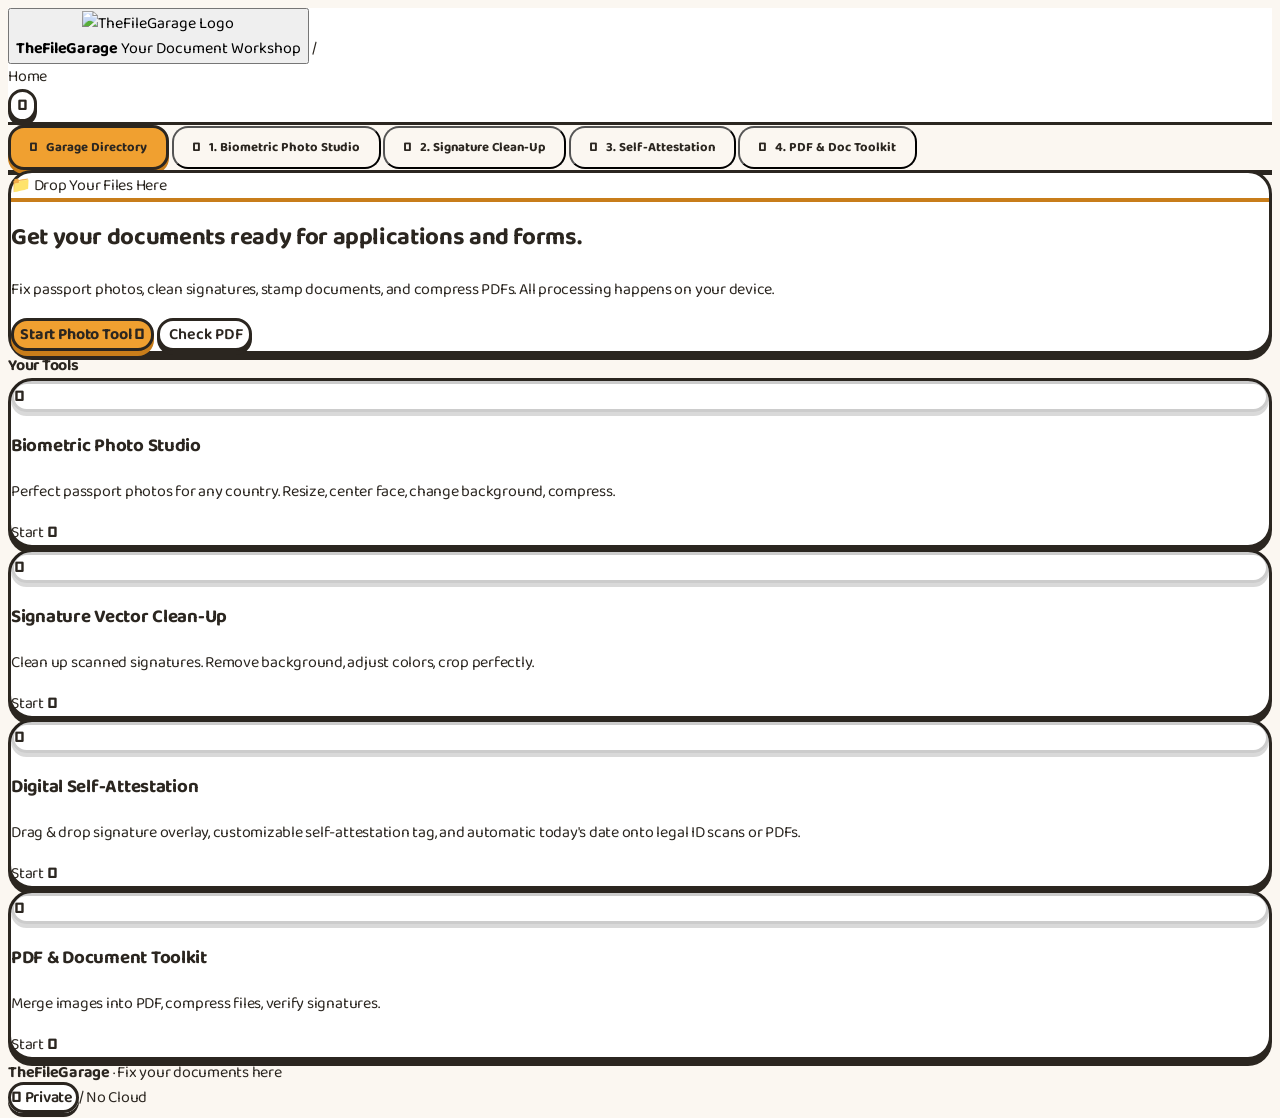
==== commit 763cb856: "VISUAL ENHANCEMENTS 3" ====
--- a/index.html
+++ b/index.html
@@ -53,8 +53,8 @@
                         full: "9999px",
                     },
                     fontFamily: {
-                        sans: ["Inter", "sans-serif"],
-                        heading: ["Baloo 2", "Inter", "sans-serif"],
+                        sans: ["Baloo 2", "sans-serif"],
+                        heading: ["Baloo 2", "sans-serif"],
                         mono: ["JetBrains Mono", "ui-monospace", "monospace"],
                     },
                 },
@@ -65,11 +65,11 @@
 <link href="https://cdnjs.cloudflare.com/ajax/libs/font-awesome/6.5.1/css/all.min.css" rel="stylesheet">
 <link href="https://fonts.googleapis.com" rel="preconnect">
 <link crossorigin="" href="https://fonts.gstatic.com" rel="preconnect">
-<link href="https://fonts.googleapis.com/css2?family=Baloo+2:wght@400;500;600;700;800&amp;family=Inter:wght@500;600;700&amp;family=JetBrains+Mono:wght@400;500;600&amp;display=swap" rel="stylesheet">
+<link href="https://fonts.googleapis.com/css2?family=Baloo+2:wght@400;500;600;700;800&amp;family=JetBrains+Mono:wght@400;500;600&amp;display=swap" rel="stylesheet">
 <link href="https://fonts.googleapis.com/css2?family=Material+Symbols+Outlined:wght,FILL@100..700,0..1&amp;display=swap" rel="stylesheet">
 
 </head>
-<body class="min-h-screen flex flex-col antialiased relative overflow-x-hidden selection:bg-indigo-500 selection:text-white">
+<body class="min-h-screen flex flex-col antialiased relative overflow-x-hidden selection:bg-primary/100 selection:text-white">
 <!-- Ambient cursor-reactive light (dark mode only) -->
 <div id="ambientCursorLight"></div>
 <!-- Toast notification stack (replaces alert() popups) -->
@@ -85,19 +85,19 @@
 <button class="flex items-center gap-2.5 group p-1 -ml-1 rounded-2xl  transition-all" onclick="location.href='index.html'">
 <img alt="TheFileGarage Logo" class="w-10 h-10 rounded-2xl object-contain  group-hover:scale-105 transition-transform" src="https://lh3.googleusercontent.com/aida/[base64]">
 <div class="text-left">
-<span class="text-base font-extrabold text-slate-900 dark:text-white tracking-tight heading-font block leading-none">TheFileGarage</span>
-<span class="text-[10px] font-bold text-primary dark:text-indigo-400 font-mono">Your Document Workshop</span>
+<span class="text-base font-extrabold text-[#2B2620] dark:text-white tracking-tight heading-font block leading-none">TheFileGarage</span>
+<span class="text-[10px] font-bold text-primary dark:text-primary ">Your Document Workshop</span>
 </div>
 </button>
-<span class="text-slate-300 dark:text-slate-800 text-sm select-none">/</span>
-<div class="hidden sm:flex items-center gap-2 text-xs font-semibold text-slate-600 dark:text-slate-300">
-<span class="text-slate-900 dark:text-white font-bold" id="breadcrumbCurrent">Home</span>
-<span class="px-2 py-0.5 rounded-full text-[10px] font-mono font-bold bg-primary/10 text-primary dark:text-indigo-300 border border-primary/20"></span>
+<span class="text-[#9d8f85] dark:text-[#2B2620] text-sm select-none">/</span>
+<div class="hidden sm:flex items-center gap-2 text-xs font-semibold text-[#6b615a] dark:text-[#9d8f85]">
+<span class="text-[#2B2620] dark:text-white font-bold" id="breadcrumbCurrent">Home</span>
+<span class="px-2 py-0.5 rounded-full text-[10px] font-mono font-bold bg-primary/10 text-primary dark:text-primary border border-primary/20"></span>
 </div>
 </div>
 <div class="flex items-center gap-2.5">
 
-<button class="clay-pill w-10 h-10 flex items-center justify-center text-slate-700 dark:text-amber-400 transition" id="themeToggleBtn" onclick="toggleGlobalTheme()" title="Toggle Light / Pure Black Dark mode">
+<button class="clay-pill w-10 h-10 flex items-center justify-center text-[#2B2620] dark:text-amber-400 transition" id="themeToggleBtn" onclick="toggleGlobalTheme()" title="Toggle Light / Pure Black Dark mode">
 <i class="fa-solid fa-moon text-sm" id="themeToggleIcon"></i>
 </button>
 
@@ -136,10 +136,10 @@
 <div class="clay-card p-8 sm:p-12 relative overflow-hidden">
 <div class="relative z-10 max-w-3xl space-y-6">
 <div class="inline-flex items-center gap-2 px-4 py-2.5 rounded-xl bg-primary text-[#2B2620] text-sm font-extrabold border-3 border-[#2B2620]" style="box-shadow: 0 4px 0 #c87d1a;">📁 Drop Your Files Here</div>
-<h1 class="text-3xl sm:text-5xl lg:text-6xl font-black heading-font tracking-tight text-slate-900 dark:text-white leading-[1.08]">
+<h1 class="text-3xl sm:text-5xl lg:text-6xl font-black heading-font tracking-tight text-[#2B2620] dark:text-white leading-[1.08]">
                         Get your documents ready for applications and forms.
                     </h1>
-<p class="text-sm sm:text-base text-slate-600 dark:text-slate-300 leading-relaxed max-w-2xl font-medium">
+<p class="text-sm sm:text-base text-[#6b615a] dark:text-[#9d8f85] leading-relaxed max-w-2xl font-medium">
                         Fix passport photos, clean signatures, stamp documents, and compress PDFs. All processing happens on your device.
                     </p>
 <div class="pt-2 flex flex-wrap items-center gap-4">
@@ -147,7 +147,7 @@
 <span class="">Start Photo Tool</span>
 <i class="fa-solid fa-arrow-right text-[11px]"></i>
 </button>
-<button class="clay-pill px-6 py-3.5 text-xs font-bold text-slate-800 dark:text-slate-200 flex items-center gap-2" onclick="switchMainTab('pdf')">
+<button class="clay-pill px-6 py-3.5 text-xs font-bold text-[#2B2620] dark:text-[#f5f0ea] flex items-center gap-2" onclick="switchMainTab('pdf')">
 <i class="fa-solid fa-shield-check text-primary"></i>
 <span class="">Check PDF</span>
 </button>
@@ -159,30 +159,30 @@
 <div class="space-y-4">
 <div class="flex items-center justify-between pb-3 border-b border-black/[0.06] dark:border-white/[0.08]">
 <div class="flex items-center gap-2.5">
-<span class="text-lg font-black heading-font text-slate-900 dark:text-white">Your Tools</span>
-
-</div>
-<span class="text-xs font-medium text-slate-400"></span>
+<span class="text-lg font-black heading-font text-[#2B2620] dark:text-white">Your Tools</span>
+
+</div>
+<span class="text-xs font-medium text-[#9d8f85]"></span>
 </div>
 <div class="grid grid-cols-1 md:grid-cols-2 lg:grid-cols-4 gap-6">
 <!-- Workbench 1: Biometric Photo Studio -->
 <div class="clay-card p-6 flex flex-col justify-between cursor-pointer group" onclick="switchMainTab('photo')">
 <div class="space-y-4">
 <div class="flex items-center justify-between">
-<div class="w-14 h-14 rounded-2xl bg-teal-500 text-white flex items-center justify-center clay-token text-xl  transition-transform ">
+<div class="w-14 h-14 rounded-2xl bg-secondary text-white flex items-center justify-center clay-token text-xl  transition-transform ">
 <i class="fa-solid fa-camera"></i>
 </div>
 
 </div>
-<h3 class="text-lg font-bold text-slate-900 dark:text-white heading-font ">
+<h3 class="text-lg font-bold text-[#2B2620] dark:text-white heading-font ">
                                 Biometric Photo Studio
                             </h3>
-<p class="text-xs text-slate-600 dark:text-slate-400 leading-relaxed font-medium">
+<p class="text-xs text-[#6b615a] dark:text-[#9d8f85] leading-relaxed font-medium">
                                 Perfect passport photos for any country. Resize, center face, change background, compress.
                             </p>
 
 </div>
-<div class="mt-6 pt-4 border-t border-black/[0.06] dark:border-white/[0.08] flex items-center justify-between text-xs font-bold text-teal-600 dark:text-teal-400">
+<div class="mt-6 pt-4 border-t border-black/[0.06] dark:border-white/[0.08] flex items-center justify-between text-xs font-bold text-secondary dark:text-secondary">
 <span class="">Start</span>
 <i class="fa-solid fa-arrow-right text-[11px] transform  transition-transform"></i>
 </div>
@@ -196,15 +196,15 @@
 </div>
 
 </div>
-<h3 class="text-lg font-bold text-slate-900 dark:text-white heading-font ">
+<h3 class="text-lg font-bold text-[#2B2620] dark:text-white heading-font ">
                                 Signature Vector Clean-Up
                             </h3>
-<p class="text-xs text-slate-600 dark:text-slate-400 leading-relaxed font-medium">
+<p class="text-xs text-[#6b615a] dark:text-[#9d8f85] leading-relaxed font-medium">
                                 Clean up scanned signatures. Remove background, adjust colors, crop perfectly.
                             </p>
 
 </div>
-<div class="mt-6 pt-4 border-t border-black/[0.06] dark:border-white/[0.08] flex items-center justify-between text-xs font-bold text-primary dark:text-indigo-400">
+<div class="mt-6 pt-4 border-t border-black/[0.06] dark:border-white/[0.08] flex items-center justify-between text-xs font-bold text-primary dark:text-primary">
 <span class="">Start</span>
 <i class="fa-solid fa-arrow-right text-[11px] transform  transition-transform"></i>
 </div>
@@ -218,10 +218,10 @@
 </div>
 
 </div>
-<h3 class="text-lg font-bold text-slate-900 dark:text-white heading-font ">
+<h3 class="text-lg font-bold text-[#2B2620] dark:text-white heading-font ">
                                 Digital Self-Attestation
                             </h3>
-<p class="text-xs text-slate-600 dark:text-slate-400 leading-relaxed font-medium">
+<p class="text-xs text-[#6b615a] dark:text-[#9d8f85] leading-relaxed font-medium">
                                 Drag &amp; drop signature overlay, customizable self-attestation tag, and automatic today's date onto legal ID scans or PDFs.
                             </p>
 
@@ -235,70 +235,40 @@
 <div class="clay-card p-6 flex flex-col justify-between cursor-pointer group" onclick="switchMainTab('pdf')">
 <div class="space-y-4">
 <div class="flex items-center justify-between">
-<div class="w-14 h-14 rounded-2xl bg-sky-600 text-white flex items-center justify-center clay-token text-xl  transition-transform ">
+<div class="w-14 h-14 rounded-2xl bg-primary text-white flex items-center justify-center clay-token text-xl  transition-transform ">
 <i class="fa-solid fa-file-pdf"></i>
 </div>
 
 </div>
-<h3 class="text-lg font-bold text-slate-900 dark:text-white heading-font ">
+<h3 class="text-lg font-bold text-[#2B2620] dark:text-white heading-font ">
                                 PDF &amp; Document Toolkit
                             </h3>
-<p class="text-xs text-slate-600 dark:text-slate-400 leading-relaxed font-medium">
+<p class="text-xs text-[#6b615a] dark:text-[#9d8f85] leading-relaxed font-medium">
                                 Merge images into PDF, compress files, verify signatures.
                             </p>
 
 </div>
-<div class="mt-6 pt-4 border-t border-black/[0.06] dark:border-white/[0.08] flex items-center justify-between text-xs font-bold text-blue-600 dark:text-blue-400">
+<div class="mt-6 pt-4 border-t border-black/[0.06] dark:border-white/[0.08] flex items-center justify-between text-xs font-bold text-primary dark:text-primary">
 <span class="">Start</span>
 <i class="fa-solid fa-arrow-right text-[11px] transform  transition-transform"></i>
 </div>
 </div>
 </div>
 </div>
-<!-- Bottom Clay Feature Highlights -->
-<div class="grid grid-cols-1 md:grid-cols-3 gap-5 pt-2">
-<div class="clay-card p-5 flex items-start gap-4">
-<div class="w-12 h-12 rounded-2xl bg-primary/10 text-primary dark:text-indigo-400 flex items-center justify-center shrink-0 text-xl clay-token">
-<i class="fa-solid fa-microchip"></i>
-</div>
-<div>
-<h4 class="text-sm font-bold text-slate-900 dark:text-white heading-font">Local File Processing</h4>
-<p class="text-xs text-slate-600 dark:text-slate-400 mt-1 leading-normal font-medium">Your files stay private on your device. Nothing is uploaded.</p>
-</div>
-</div>
-<div class="clay-card p-5 flex items-start gap-4">
-<div class="w-12 h-12 rounded-2xl bg-amber-500/10 text-amber-600 dark:text-amber-400 flex items-center justify-center shrink-0 text-xl clay-token">
-<i class="fa-solid fa-mug-hot"></i>
-</div>
-<div>
-<h4 class="text-sm font-bold text-slate-900 dark:text-white heading-font">"Hot Coffee" Drag &amp; Drop</h4>
-<p class="text-xs text-slate-600 dark:text-slate-400 mt-1 leading-normal font-medium">Visual high-fidelity dropzones across all 4 stations with live mime validation and instant canvas binding.</p>
-</div>
-</div>
-<div class="clay-card p-5 flex items-start gap-4">
-<div class="w-12 h-12 rounded-2xl bg-emerald-500/10 text-emerald-600 dark:text-emerald-400 flex items-center justify-center shrink-0 text-xl clay-token">
-<i class="fa-solid fa-qrcode"></i>
-</div>
-<div>
-<h4 class="text-sm font-bold text-slate-900 dark:text-white heading-font">Sign From Your Phone</h4>
-<p class="text-xs text-slate-600 dark:text-slate-400 mt-1 leading-normal font-medium">Draw your signature on your phone and use it here instantly.</p>
-</div>
-</div>
-</div>
 </section>
 <!-- Glassmorphic / Clay Footer -->
-<footer class="border-t-3 border-[#2B2620] dark:border-[#F0A030] bg-white dark:bg-[#2a2420] py-6 px-6 text-xs text-slate-500 dark:text-slate-400 transition-colors mt-auto relative z-10">
+<footer class="border-t-3 border-[#2B2620] dark:border-[#F0A030] bg-white dark:bg-[#2a2420] py-6 px-6 text-xs text-[#6b615a] dark:text-[#9d8f85] transition-colors mt-auto relative z-10">
 <div class="max-w-7xl mx-auto flex flex-col sm:flex-row items-center justify-between gap-4">
 <div class="flex items-center gap-2.5">
-<span class="font-black text-slate-900 dark:text-white heading-font">TheFileGarage</span>
-<span class="text-slate-300 dark:text-slate-700">·</span>
+<span class="font-black text-[#2B2620] dark:text-white heading-font">TheFileGarage</span>
+<span class="text-[#9d8f85] dark:text-[#2B2620]">·</span>
 <span class="">Fix your documents here</span>
 </div>
-<div class="flex items-center gap-3 text-[11px] font-mono">
-<span class="clay-pill px-3 py-1 font-bold text-emerald-600 dark:text-emerald-400 flex items-center gap-1.5">
+<div class="flex items-center gap-3 text-[11px] ">
+<span class="clay-pill px-3 py-1 font-bold text-secondary dark:text-secondary flex items-center gap-1.5">
 <i class="fa-solid fa-shield-halved text-[10px]"></i> Private
                 </span>
-<span class="text-slate-300 dark:text-slate-700">/</span>
+<span class="text-[#9d8f85] dark:text-[#2B2620]">/</span>
 <span class="font-semibold">No Cloud</span>
 </div>
 </div>
@@ -425,7 +395,7 @@
             if (isDark) {
                 html.classList.remove("dark");
                 html.classList.add("light");
-                icon.className = "fa-solid fa-moon text-slate-700 text-sm";
+                icon.className = "fa-solid fa-moon text-[#2B2620] text-sm";
                 localStorage.setItem("theme", "light");
             } else {
                 html.classList.add("dark");
@@ -466,10 +436,10 @@
                 const btn = document.getElementById("srvBtn-" + k);
                 if (btn) {
                     btn.classList.toggle("text-primary", k === cat);
-                    btn.classList.toggle("dark:text-indigo-400", k === cat);
+                    btn.classList.toggle("dark:text-primary", k === cat);
                     btn.classList.toggle("border-primary/40", k === cat);
                     btn.classList.toggle("font-bold", k === cat);
-                    btn.classList.toggle("text-slate-600", k !== cat);
+                    btn.classList.toggle("text-[#6b615a]", k !== cat);
                 }
             });
             refreshPresetOptions();
@@ -799,8 +769,8 @@
                     btn.classList.toggle("dark:text-amber-300", m === mode);
                     btn.classList.toggle("border-amber-400/50", m === mode);
                     btn.classList.toggle("font-bold", m === mode);
-                    btn.classList.toggle("text-slate-600", m !== mode);
-                    btn.classList.toggle("dark:text-slate-400", m !== mode);
+                    btn.classList.toggle("text-[#6b615a]", m !== mode);
+                    btn.classList.toggle("dark:text-[#9d8f85]", m !== mode);
                     btn.classList.toggle("font-medium", m !== mode);
                 }
                 if (pnl) pnl.classList.toggle("hidden", m !== mode);
@@ -830,8 +800,8 @@
                     btn.classList.toggle("dark:text-amber-300", m === mode);
                     btn.classList.toggle("border-amber-400/50", m === mode);
                     btn.classList.toggle("font-bold", m === mode);
-                    btn.classList.toggle("text-slate-600", m !== mode);
-                    btn.classList.toggle("dark:text-slate-400", m !== mode);
+                    btn.classList.toggle("text-[#6b615a]", m !== mode);
+                    btn.classList.toggle("dark:text-[#9d8f85]", m !== mode);
                     btn.classList.toggle("font-medium", m !== mode);
                 }
                 if (pnl) pnl.classList.toggle("hidden", m !== mode);
@@ -981,9 +951,9 @@
                 if (btn) {
                     btn.classList.toggle("border-primary/40", m === mode);
                     btn.classList.toggle("text-primary", m === mode);
-                    btn.classList.toggle("dark:text-indigo-400", m === mode);
+                    btn.classList.toggle("dark:text-primary", m === mode);
                     btn.classList.toggle("font-bold", m === mode);
-                    btn.classList.toggle("text-slate-600", m !== mode);
+                    btn.classList.toggle("text-[#6b615a]", m !== mode);
                 }
                 if (pnl) pnl.classList.toggle("hidden", m !== mode);
             });
--- a/style.css
+++ b/style.css
@@ -1,8 +1,8 @@
 body {
-            font-family: "Inter", -apple-system, BlinkMacSystemFont, sans-serif;
+            font-family: "Baloo 2", -apple-system, BlinkMacSystemFont, sans-serif;
             background-color: #FBF7F1;
             color: #2B2620;
-            letter-spacing: -0.01em;
+            letter-spacing: -0.015em;
             transition: background-color 0.3s ease, color 0.3s ease;
         }
         .dark body {
@@ -13,6 +13,10 @@
             font-family: "Baloo 2", sans-serif;
             letter-spacing: -0.015em;
             font-weight: 700;
+        }
+        /* Force Baloo 2 everywhere */
+        *, *::before, *::after {
+            font-family: "Baloo 2", -apple-system, BlinkMacSystemFont, sans-serif !important;
         }
 
         /* Self-Attestation QR panels only: the qrcode@1.5.3 library draws its
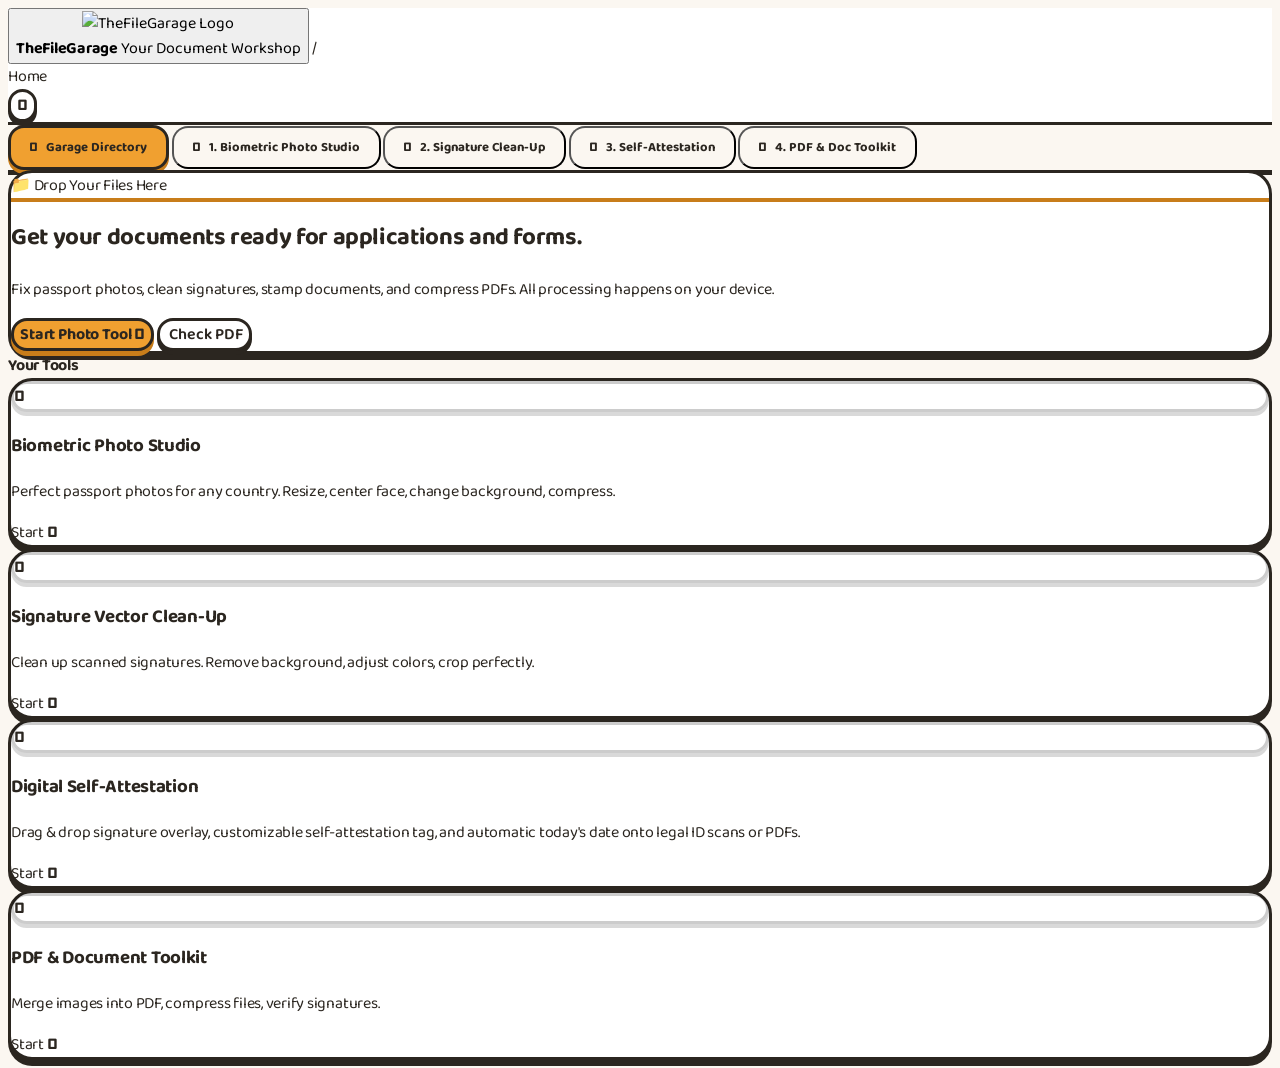
==== commit 978a482f: "VISUAL ENHANCEMENTS 4" ====
--- a/index.html
+++ b/index.html
@@ -26,9 +26,9 @@
                         primary: "#F0A030",
                         "primary-container": "#c87d1a",
                         "primary-fixed-dim": "#f5d6a8",
-                        secondary: "#1B9C85",
-                        "secondary-container": "#15826d",
-                        "secondary-fixed": "#d4f4ed",
+                        secondary: "#F0A030",
+                        "secondary-container": "#c87d1a",
+                        "secondary-fixed": "#f5d6a8",
                         tertiary: "#2E4374",
                         "tertiary-fixed": "#7a9bcf",
                         "tertiary-fixed-dim": "#5b7db3",
@@ -76,7 +76,7 @@
 <div id="toastStack"></div>
 <!-- Ambient Clay Floating Glows -->
 <div class="clay-mesh-blob w-96 h-96 -top-20 -left-20 bg-primary-fixed-dim/60 "></div>
-<div class="clay-mesh-blob w-[32rem] h-[32rem] top-1/3 -right-24 bg-secondary-fixed/70"></div>
+<div class="clay-mesh-blob w-[32rem] h-[32rem] top-1/3 -right-24 bg-primary-fixed/70"></div>
 <div class="clay-mesh-blob w-96 h-96 bottom-10 left-1/4 bg-tertiary-fixed/40"></div>
 <!-- Glassmorphic Top Navbar -->
 <header class="glass-bar sticky top-0 z-50 px-4 sm:px-8 py-3.5 transition-colors">
@@ -169,7 +169,7 @@
 <div class="clay-card p-6 flex flex-col justify-between cursor-pointer group" onclick="switchMainTab('photo')">
 <div class="space-y-4">
 <div class="flex items-center justify-between">
-<div class="w-14 h-14 rounded-2xl bg-secondary text-white flex items-center justify-center clay-token text-xl  transition-transform ">
+<div class="w-14 h-14 rounded-2xl bg-primary text-white flex items-center justify-center clay-token text-xl  transition-transform ">
 <i class="fa-solid fa-camera"></i>
 </div>
 
@@ -182,7 +182,7 @@
                             </p>
 
 </div>
-<div class="mt-6 pt-4 border-t border-black/[0.06] dark:border-white/[0.08] flex items-center justify-between text-xs font-bold text-secondary dark:text-secondary">
+<div class="mt-6 pt-4 border-t border-black/[0.06] dark:border-white/[0.08] flex items-center justify-between text-xs font-bold text-primary dark:text-primary">
 <span class="">Start</span>
 <i class="fa-solid fa-arrow-right text-[11px] transform  transition-transform"></i>
 </div>
@@ -256,23 +256,6 @@
 </div>
 </div>
 </section>
-<!-- Glassmorphic / Clay Footer -->
-<footer class="border-t-3 border-[#2B2620] dark:border-[#F0A030] bg-white dark:bg-[#2a2420] py-6 px-6 text-xs text-[#6b615a] dark:text-[#9d8f85] transition-colors mt-auto relative z-10">
-<div class="max-w-7xl mx-auto flex flex-col sm:flex-row items-center justify-between gap-4">
-<div class="flex items-center gap-2.5">
-<span class="font-black text-[#2B2620] dark:text-white heading-font">TheFileGarage</span>
-<span class="text-[#9d8f85] dark:text-[#2B2620]">·</span>
-<span class="">Fix your documents here</span>
-</div>
-<div class="flex items-center gap-3 text-[11px] ">
-<span class="clay-pill px-3 py-1 font-bold text-secondary dark:text-secondary flex items-center gap-1.5">
-<i class="fa-solid fa-shield-halved text-[10px]"></i> Private
-                </span>
-<span class="text-[#9d8f85] dark:text-[#2B2620]">/</span>
-<span class="font-semibold">No Cloud</span>
-</div>
-</div>
-</footer>
 <!-- Comprehensive JavaScript Logic & State Machine -->
 <script>
         // Ambient cursor-reactive light — follows mouse, fills dead canvas space
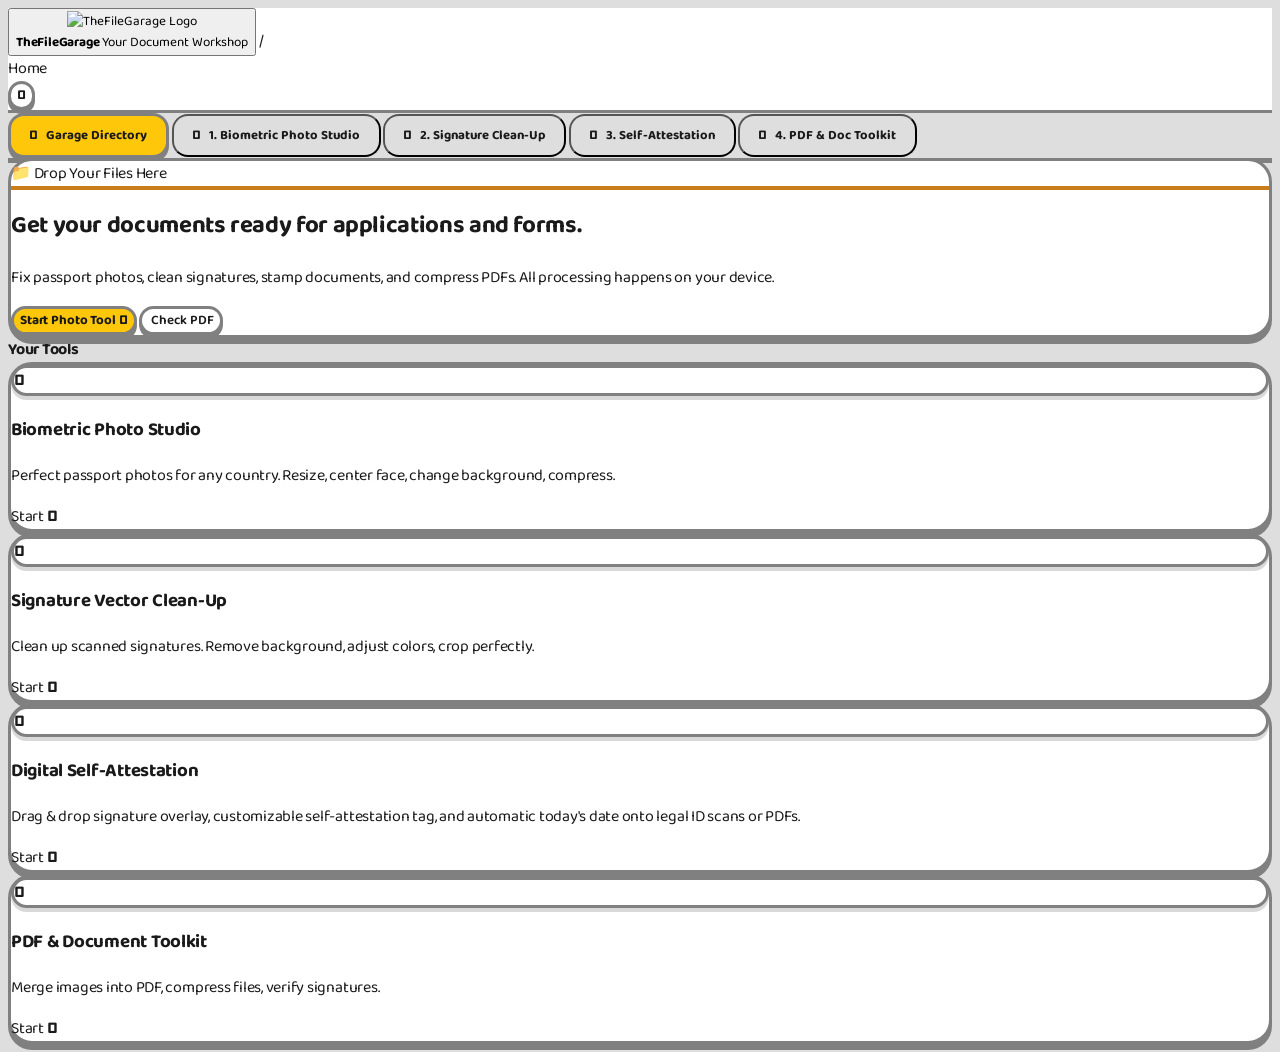
==== commit ca490b6e: "major visual enhancement" ====
--- a/index.html
+++ b/index.html
@@ -23,27 +23,27 @@
             theme: {
                 extend: {
                     colors: {
-                        primary: "#F0A030",
-                        "primary-container": "#c87d1a",
-                        "primary-fixed-dim": "#f5d6a8",
-                        secondary: "#F0A030",
-                        "secondary-container": "#c87d1a",
-                        "secondary-fixed": "#f5d6a8",
-                        tertiary: "#2E4374",
-                        "tertiary-fixed": "#7a9bcf",
-                        "tertiary-fixed-dim": "#5b7db3",
-                        surface: "#FBF7F1",
-                        "surface-bright": "#ffffff",
-                        "surface-dim": "#e8e3dd",
-                        "surface-container-lowest": "#ffffff",
-                        "surface-container-low": "#f5f0ea",
-                        "surface-container": "#f0ebe5",
-                        "surface-container-high": "#e8e3dd",
-                        "surface-container-highest": "#e0dbd5",
-                        "on-surface": "#2B2620",
-                        "on-surface-variant": "#6b615a",
-                        outline: "#2B2620",
-                        "outline-variant": "#9d8f85",
+                        primary: '#FFC709',
+                        'primary-container': '#e6b308',
+                        'primary-fixed-dim': '#ffdb5c',
+                        secondary: '#1736F5',
+                        'secondary-container': '#0d24b8',
+                        'secondary-fixed': '#5c77f7',
+                        tertiary: '#808080',
+                        'tertiary-fixed': '#a0a0a0',
+                        'tertiary-fixed-dim': '#909090',
+                        surface: '#DEDEDE',
+                        'surface-bright': '#ffffff',
+                        'surface-dim': '#c0c0c0',
+                        'surface-container-lowest': '#ffffff',
+                        'surface-container-low': '#f0f0f0',
+                        'surface-container': '#e8e8e8',
+                        'surface-container-high': '#d0d0d0',
+                        'surface-container-highest': '#c8c8c8',
+                        'on-surface': '#1a1a1a',
+                        'on-surface-variant': '#808080',
+                        outline: '#808080',
+                        'outline-variant': '#a0a0a0',
                     },
                     borderRadius: {
                         DEFAULT: "1rem",
@@ -85,19 +85,19 @@
 <button class="flex items-center gap-2.5 group p-1 -ml-1 rounded-2xl  transition-all" onclick="location.href='index.html'">
 <img alt="TheFileGarage Logo" class="w-10 h-10 rounded-2xl object-contain  group-hover:scale-105 transition-transform" src="https://lh3.googleusercontent.com/aida/[base64]">
 <div class="text-left">
-<span class="text-base font-extrabold text-[#2B2620] dark:text-white tracking-tight heading-font block leading-none">TheFileGarage</span>
+<span class="text-base font-extrabold text-[#1a1a1a] dark:text-white tracking-tight heading-font block leading-none">TheFileGarage</span>
 <span class="text-[10px] font-bold text-primary dark:text-primary ">Your Document Workshop</span>
 </div>
 </button>
-<span class="text-[#9d8f85] dark:text-[#2B2620] text-sm select-none">/</span>
-<div class="hidden sm:flex items-center gap-2 text-xs font-semibold text-[#6b615a] dark:text-[#9d8f85]">
-<span class="text-[#2B2620] dark:text-white font-bold" id="breadcrumbCurrent">Home</span>
+<span class="text-[#808080] dark:text-[#1a1a1a] text-sm select-none">/</span>
+<div class="hidden sm:flex items-center gap-2 text-xs font-semibold text-[#808080] dark:text-[#808080]">
+<span class="text-[#1a1a1a] dark:text-white font-bold" id="breadcrumbCurrent">Home</span>
 <span class="px-2 py-0.5 rounded-full text-[10px] font-mono font-bold bg-primary/10 text-primary dark:text-primary border border-primary/20"></span>
 </div>
 </div>
 <div class="flex items-center gap-2.5">
 
-<button class="clay-pill w-10 h-10 flex items-center justify-center text-[#2B2620] dark:text-amber-400 transition" id="themeToggleBtn" onclick="toggleGlobalTheme()" title="Toggle Light / Pure Black Dark mode">
+<button class="clay-pill w-10 h-10 flex items-center justify-center text-[#1a1a1a] dark:text-amber-400 transition" id="themeToggleBtn" onclick="toggleGlobalTheme()" title="Toggle Light / Pure Black Dark mode">
 <i class="fa-solid fa-moon text-sm" id="themeToggleIcon"></i>
 </button>
 
@@ -106,7 +106,7 @@
 </header>
 <!-- Sub-Nav Pill Strip (3D Clay switcher for all 4 workbench tools) -->
 <div class="max-w-7xl w-full mx-auto px-4 sm:px-6 lg:px-8 pt-5 pb-3 relative z-10">
-<div class="p-2 rounded-2xl bg-white dark:bg-[#2a2420] border-3 border-[#2B2620] dark:border-[#F0A030] flex items-center gap-1.5 overflow-x-auto" style="box-shadow: 0 5px 0 #2B2620;">
+<div class="p-2 rounded-2xl bg-white dark:bg-[#2a2a2a] border-3 border-[#808080] flex items-center gap-1.5 overflow-x-auto" style="box-shadow: 0 5px 0 #808080;">
 <button class="clay-tab active flex-1 justify-center whitespace-nowrap" id="tabNav-hub" onclick="location.href='index.html'">
 <span class="text-base"><i class="fa-solid fa-folder-tree" aria-hidden="true"></i></span>
 <span class="">Garage Directory</span>
@@ -135,11 +135,11 @@
 <!-- 3D Clay Hero Banner -->
 <div class="clay-card p-8 sm:p-12 relative overflow-hidden">
 <div class="relative z-10 max-w-3xl space-y-6">
-<div class="inline-flex items-center gap-2 px-4 py-2.5 rounded-xl bg-primary text-[#2B2620] text-sm font-extrabold border-3 border-[#2B2620]" style="box-shadow: 0 4px 0 #c87d1a;">📁 Drop Your Files Here</div>
-<h1 class="text-3xl sm:text-5xl lg:text-6xl font-black heading-font tracking-tight text-[#2B2620] dark:text-white leading-[1.08]">
+<div class="inline-flex items-center gap-2 px-4 py-2.5 rounded-xl bg-primary text-[#1a1a1a] text-sm font-extrabold border-3 border-[#808080]" style="box-shadow: 0 4px 0 #c87d1a;">📁 Drop Your Files Here</div>
+<h1 class="text-3xl sm:text-5xl lg:text-6xl font-black heading-font tracking-tight text-[#1a1a1a] dark:text-white leading-[1.08]">
                         Get your documents ready for applications and forms.
                     </h1>
-<p class="text-sm sm:text-base text-[#6b615a] dark:text-[#9d8f85] leading-relaxed max-w-2xl font-medium">
+<p class="text-sm sm:text-base text-[#808080] dark:text-[#808080] leading-relaxed max-w-2xl font-medium">
                         Fix passport photos, clean signatures, stamp documents, and compress PDFs. All processing happens on your device.
                     </p>
 <div class="pt-2 flex flex-wrap items-center gap-4">
@@ -147,7 +147,7 @@
 <span class="">Start Photo Tool</span>
 <i class="fa-solid fa-arrow-right text-[11px]"></i>
 </button>
-<button class="clay-pill px-6 py-3.5 text-xs font-bold text-[#2B2620] dark:text-[#f5f0ea] flex items-center gap-2" onclick="switchMainTab('pdf')">
+<button class="clay-pill px-6 py-3.5 text-xs font-bold text-[#1a1a1a] dark:text-[#DEDEDE] flex items-center gap-2" onclick="switchMainTab('pdf')">
 <i class="fa-solid fa-shield-check text-primary"></i>
 <span class="">Check PDF</span>
 </button>
@@ -159,25 +159,25 @@
 <div class="space-y-4">
 <div class="flex items-center justify-between pb-3 border-b border-black/[0.06] dark:border-white/[0.08]">
 <div class="flex items-center gap-2.5">
-<span class="text-lg font-black heading-font text-[#2B2620] dark:text-white">Your Tools</span>
-
-</div>
-<span class="text-xs font-medium text-[#9d8f85]"></span>
+<span class="text-lg font-black heading-font text-[#1a1a1a] dark:text-white">Your Tools</span>
+
+</div>
+<span class="text-xs font-medium text-[#808080]"></span>
 </div>
 <div class="grid grid-cols-1 md:grid-cols-2 lg:grid-cols-4 gap-6">
 <!-- Workbench 1: Biometric Photo Studio -->
 <div class="clay-card p-6 flex flex-col justify-between cursor-pointer group" onclick="switchMainTab('photo')">
 <div class="space-y-4">
 <div class="flex items-center justify-between">
-<div class="w-14 h-14 rounded-2xl bg-primary text-white flex items-center justify-center clay-token text-xl  transition-transform ">
+<div class="w-14 h-14 rounded-2xl bg-[#F0A030] text-white flex items-center justify-center clay-token text-xl  transition-transform ">
 <i class="fa-solid fa-camera"></i>
 </div>
 
 </div>
-<h3 class="text-lg font-bold text-[#2B2620] dark:text-white heading-font ">
+<h3 class="text-lg font-bold text-[#1a1a1a] dark:text-white heading-font ">
                                 Biometric Photo Studio
                             </h3>
-<p class="text-xs text-[#6b615a] dark:text-[#9d8f85] leading-relaxed font-medium">
+<p class="text-xs text-[#808080] dark:text-[#808080] leading-relaxed font-medium">
                                 Perfect passport photos for any country. Resize, center face, change background, compress.
                             </p>
 
@@ -191,15 +191,15 @@
 <div class="clay-card p-6 flex flex-col justify-between cursor-pointer group" onclick="switchMainTab('signature')">
 <div class="space-y-4">
 <div class="flex items-center justify-between">
-<div class="w-14 h-14 rounded-2xl bg-primary text-white flex items-center justify-center clay-token text-xl  transition-transform ">
+<div class="w-14 h-14 rounded-2xl bg-[#F0A030] text-white flex items-center justify-center clay-token text-xl  transition-transform ">
 <i class="fa-solid fa-pen-nib"></i>
 </div>
 
 </div>
-<h3 class="text-lg font-bold text-[#2B2620] dark:text-white heading-font ">
+<h3 class="text-lg font-bold text-[#1a1a1a] dark:text-white heading-font ">
                                 Signature Vector Clean-Up
                             </h3>
-<p class="text-xs text-[#6b615a] dark:text-[#9d8f85] leading-relaxed font-medium">
+<p class="text-xs text-[#808080] dark:text-[#808080] leading-relaxed font-medium">
                                 Clean up scanned signatures. Remove background, adjust colors, crop perfectly.
                             </p>
 
@@ -218,10 +218,10 @@
 </div>
 
 </div>
-<h3 class="text-lg font-bold text-[#2B2620] dark:text-white heading-font ">
+<h3 class="text-lg font-bold text-[#1a1a1a] dark:text-white heading-font ">
                                 Digital Self-Attestation
                             </h3>
-<p class="text-xs text-[#6b615a] dark:text-[#9d8f85] leading-relaxed font-medium">
+<p class="text-xs text-[#808080] dark:text-[#808080] leading-relaxed font-medium">
                                 Drag &amp; drop signature overlay, customizable self-attestation tag, and automatic today's date onto legal ID scans or PDFs.
                             </p>
 
@@ -235,15 +235,15 @@
 <div class="clay-card p-6 flex flex-col justify-between cursor-pointer group" onclick="switchMainTab('pdf')">
 <div class="space-y-4">
 <div class="flex items-center justify-between">
-<div class="w-14 h-14 rounded-2xl bg-primary text-white flex items-center justify-center clay-token text-xl  transition-transform ">
+<div class="w-14 h-14 rounded-2xl bg-[#F0A030] text-white flex items-center justify-center clay-token text-xl  transition-transform ">
 <i class="fa-solid fa-file-pdf"></i>
 </div>
 
 </div>
-<h3 class="text-lg font-bold text-[#2B2620] dark:text-white heading-font ">
+<h3 class="text-lg font-bold text-[#1a1a1a] dark:text-white heading-font ">
                                 PDF &amp; Document Toolkit
                             </h3>
-<p class="text-xs text-[#6b615a] dark:text-[#9d8f85] leading-relaxed font-medium">
+<p class="text-xs text-[#808080] dark:text-[#808080] leading-relaxed font-medium">
                                 Merge images into PDF, compress files, verify signatures.
                             </p>
 
@@ -378,7 +378,7 @@
             if (isDark) {
                 html.classList.remove("dark");
                 html.classList.add("light");
-                icon.className = "fa-solid fa-moon text-[#2B2620] text-sm";
+                icon.className = "fa-solid fa-moon text-[#1a1a1a] text-sm";
                 localStorage.setItem("theme", "light");
             } else {
                 html.classList.add("dark");
@@ -422,7 +422,7 @@
                     btn.classList.toggle("dark:text-primary", k === cat);
                     btn.classList.toggle("border-primary/40", k === cat);
                     btn.classList.toggle("font-bold", k === cat);
-                    btn.classList.toggle("text-[#6b615a]", k !== cat);
+                    btn.classList.toggle("text-[#808080]", k !== cat);
                 }
             });
             refreshPresetOptions();
@@ -752,8 +752,8 @@
                     btn.classList.toggle("dark:text-amber-300", m === mode);
                     btn.classList.toggle("border-amber-400/50", m === mode);
                     btn.classList.toggle("font-bold", m === mode);
-                    btn.classList.toggle("text-[#6b615a]", m !== mode);
-                    btn.classList.toggle("dark:text-[#9d8f85]", m !== mode);
+                    btn.classList.toggle("text-[#808080]", m !== mode);
+                    btn.classList.toggle("dark:text-[#808080]", m !== mode);
                     btn.classList.toggle("font-medium", m !== mode);
                 }
                 if (pnl) pnl.classList.toggle("hidden", m !== mode);
@@ -783,8 +783,8 @@
                     btn.classList.toggle("dark:text-amber-300", m === mode);
                     btn.classList.toggle("border-amber-400/50", m === mode);
                     btn.classList.toggle("font-bold", m === mode);
-                    btn.classList.toggle("text-[#6b615a]", m !== mode);
-                    btn.classList.toggle("dark:text-[#9d8f85]", m !== mode);
+                    btn.classList.toggle("text-[#808080]", m !== mode);
+                    btn.classList.toggle("dark:text-[#808080]", m !== mode);
                     btn.classList.toggle("font-medium", m !== mode);
                 }
                 if (pnl) pnl.classList.toggle("hidden", m !== mode);
@@ -936,7 +936,7 @@
                     btn.classList.toggle("text-primary", m === mode);
                     btn.classList.toggle("dark:text-primary", m === mode);
                     btn.classList.toggle("font-bold", m === mode);
-                    btn.classList.toggle("text-[#6b615a]", m !== mode);
+                    btn.classList.toggle("text-[#808080]", m !== mode);
                 }
                 if (pnl) pnl.classList.toggle("hidden", m !== mode);
             });
--- a/style.css
+++ b/style.css
@@ -1,13 +1,13 @@
 body {
             font-family: "Baloo 2", -apple-system, BlinkMacSystemFont, sans-serif;
-            background-color: #FBF7F1;
-            color: #2B2620;
+            background-color: #DEDEDE;
+            color: #1a1a1a;
             letter-spacing: -0.015em;
             transition: background-color 0.3s ease, color 0.3s ease;
         }
         .dark body {
-            background-color: #1a1510;
-            color: #f5f0ea;
+            background-color: #1a1a1a;
+            color: #DEDEDE;
         }
         .heading-font {
             font-family: "Baloo 2", sans-serif;
@@ -41,12 +41,12 @@
         }
         @keyframes borderPulse {
             0%, 100% {
-                border-color: rgba(249, 115, 22, 0.4);
-                box-shadow: 0 0 0 0px rgba(249, 115, 22, 0.2);
+                border-color: rgba(23, 54, 245, 0.4);
+                box-shadow: 0 0 0 0px rgba(23, 54, 245, 0.2);
             }
             50% {
-                border-color: rgba(249, 115, 22, 0.8);
-                box-shadow: 0 0 15px 4px rgba(249, 115, 22, 0.3);
+                border-color: rgba(23, 54, 245, 0.8);
+                box-shadow: 0 0 15px 4px rgba(23, 54, 245, 0.3);
             }
         }
         .animate-coffee {
@@ -66,18 +66,18 @@
             padding: 1rem;
             text-align: center;
             pointer-events: none;
-            border: 4px dashed rgb(251 146 60);
+            border: 4px dashed #1736F5;
             border-radius: 0.75rem;
-            background: rgb(234 88 12 / 0.92);
+            background: rgba(23, 54, 245, 0.15);
         }
         .dark .coffee-drag-overlay {
-            background: rgb(124 45 18 / 0.96);
+            background: rgba(23, 54, 245, 0.25);
         }
         .coffee-drag-overlay.hidden {
             display: none !important;
         }
         .coffee-drag-overlay .coffee-message {
-            color: white;
+            color: #1736F5;
             font-size: 0.875rem;
             font-weight: 800;
             letter-spacing: 0.04em;
@@ -86,7 +86,7 @@
         }
         .coffee-drag-overlay .coffee-submessage {
             margin-top: 0.25rem;
-            color: rgb(254 215 170);
+            color: #808080;
             font-size: 0.6875rem;
             font-weight: 500;
             line-height: 1.4;
@@ -96,128 +96,132 @@
         .clay-card {
             background: #ffffff;
             border-radius: 1.5rem;
-            border: 3px solid #2B2620;
-            box-shadow:
-                0 6px 0 #2B2620;
+            border: 3px solid #808080;
+            box-shadow:
+                0 6px 0 #808080;
             transition: all 0.15s cubic-bezier(0.34, 1.56, 0.64, 1);
         }
         .clay-card:hover {
             transform: translateY(-2px);
             box-shadow:
-                0 8px 0 #2B2620;
+                0 8px 0 #808080;
         }
         .clay-card:active {
             transform: translateY(2px);
             box-shadow:
-                0 2px 0 #2B2620;
+                0 2px 0 #808080;
         }
         .dark .clay-card {
-            background: #2a2420;
-            border: 3px solid #F0A030;
-            box-shadow:
-                0 6px 0 #1a1510;
+            background: #2a2a2a;
+            border: 3px solid #808080;
+            box-shadow:
+                0 6px 0 #808080;
         }
         .dark .clay-card:hover {
             transform: translateY(-2px);
             box-shadow:
-                0 8px 0 #1a1510;
+                0 8px 0 #808080;
         }
         .dark .clay-card:active {
             transform: translateY(2px);
             box-shadow:
-                0 2px 0 #1a1510;
+                0 2px 0 #808080;
         }
 
         /* Duolingo-style Primary Button - Chunky and Playful */
         .clay-btn-primary {
-            background: #F0A030;
-            color: #2B2620;
+            background: #FFC709;
+            color: #1a1a1a;
             border-radius: 1rem;
             font-weight: 700;
             letter-spacing: -0.01em;
             box-shadow:
-                0 5px 0 #c87d1a;
-            border: 3px solid #2B2620;
+                0 5px 0 #808080;
+            border: 3px solid #808080;
             transition: all 0.1s ease;
         }
         .clay-btn-primary:hover {
             transform: translateY(-3px);
             box-shadow:
-                0 8px 0 #c87d1a;
+                0 8px 0 #1736F5;
+            background: #1736F5;
+            color: #ffffff;
+            border-color: #1736F5;
         }
         .clay-btn-primary:active {
             transform: translateY(2px);
             box-shadow:
-                0 2px 0 #c87d1a;
+                0 2px 0 #808080;
         }
 
         /* Duolingo-style Secondary Pill */
         .clay-pill {
             background: #ffffff;
-            border: 3px solid #2B2620;
-            color: #2B2620;
+            border: 3px solid #808080;
+            color: #1a1a1a;
             border-radius: 1rem;
             font-weight: 600;
             box-shadow:
-                0 4px 0 #2B2620;
+                0 4px 0 #808080;
             transition: all 0.1s ease;
         }
         .clay-pill:hover {
-            background: #1B9C85;
+            background: #1736F5;
             color: #ffffff;
+            border-color: #1736F5;
             transform: translateY(-2px);
             box-shadow:
-                0 6px 0 #156e5e;
+                0 6px 0 #1736F5;
         }
         .clay-pill:active {
             transform: translateY(2px);
             box-shadow:
-                0 2px 0 #2B2620;
+                0 2px 0 #808080;
         }
         .dark .clay-pill {
-            background: #2a2420;
-            border: 3px solid #F0A030;
-            color: #F0A030;
-            box-shadow:
-                0 4px 0 #c87d1a;
+            background: #2a2a2a;
+            border: 3px solid #808080;
+            color: #DEDEDE;
+            box-shadow:
+                0 4px 0 #808080;
         }
         .dark .clay-pill:hover {
-            background: #1B9C85;
+            background: #1736F5;
             color: #ffffff;
-            border-color: #1B9C85;
-            box-shadow:
-                0 6px 0 #156e5e;
+            border-color: #1736F5;
+            box-shadow:
+                0 6px 0 #1736F5;
         }
         .dark .clay-pill:active {
             transform: translateY(2px);
             box-shadow:
-                0 2px 0 #156e5e;
+                0 2px 0 #808080;
         }
 
         /* Duolingo-style Inset Well / Dropzone */
         .clay-inset {
-            background: #f5f0ea;
+            background: #DEDEDE;
             border-radius: 1.5rem;
-            border: 3px dashed #F0A030;
-            box-shadow:
-                inset 0 3px 0 rgba(43, 38, 32, 0.1);
+            border: 3px dashed #FFC709;
+            box-shadow:
+                inset 0 3px 0 rgba(128, 128, 128, 0.1);
             transition: all 0.15s ease;
         }
         .clay-inset:hover, .clay-inset.dragover {
-            border-color: #1B9C85;
-            background: #e8e3dd;
+            border-color: #1736F5;
+            background: #f5f5f5;
             border-style: solid;
             transform: scale(1.02);
         }
         .dark .clay-inset {
-            background: #2a2420;
-            border: 3px dashed #F0A030;
+            background: #2a2a2a;
+            border: 3px dashed #FFC709;
             box-shadow:
                 inset 0 3px 0 rgba(0, 0, 0, 0.3);
         }
         .dark .clay-inset:hover, .dark .clay-inset.dragover {
-            border-color: #1B9C85;
-            background: #342e28;
+            border-color: #1736F5;
+            background: #3a3a3a;
             border-style: solid;
             transform: scale(1.02);
         }
@@ -225,11 +229,11 @@
         /* Solid Navigation Bar - No Glass */
         .glass-bar {
             background: #ffffff;
-            border-bottom: 3px solid #2B2620;
+            border-bottom: 3px solid #808080;
         }
         .dark .glass-bar {
-            background: #2a2420;
-            border-bottom: 3px solid #F0A030;
+            background: #2a2a2a;
+            border-bottom: 3px solid #808080;
         }
 
         /* Duolingo-style Navigation Tabs */
@@ -238,7 +242,7 @@
             font-size: 13px;
             font-weight: 700;
             padding: 0.55rem 1.15rem;
-            color: #2B2620;
+            color: #1a1a1a;
             display: inline-flex;
             align-items: center;
             gap: 0.5rem;
@@ -246,58 +250,58 @@
             background: transparent;
         }
         .clay-tab:hover {
-            color: #F0A030;
-            background: #f5f0ea;
+            color: #1736F5;
+            background: #DEDEDE;
         }
         .dark .clay-tab {
-            color: #F0A030;
+            color: #DEDEDE;
         }
         .dark .clay-tab:hover {
             color: #ffffff;
-            background: #3a3430;
+            background: #3a3a3a;
         }
         .clay-tab.active {
-            background: #F0A030;
-            color: #2B2620;
-            box-shadow:
-                0 4px 0 #c87d1a;
-            border: 3px solid #2B2620;
+            background: #FFC709;
+            color: #1a1a1a;
+            box-shadow:
+                0 4px 0 #808080;
+            border: 3px solid #808080;
         }
         .dark .clay-tab.active {
-            background: #F0A030;
-            color: #2B2620;
-            box-shadow:
-                0 4px 0 #c87d1a;
-            border: 3px solid #1a1510;
+            background: #FFC709;
+            color: #1a1a1a;
+            box-shadow:
+                0 4px 0 #808080;
+            border: 3px solid #808080;
         }
 
         /* Duolingo-style Token Badges */
         .clay-token {
             border-radius: 1.25rem;
             box-shadow:
-                0 4px 0 rgba(0, 0, 0, 0.15);
-            border: 3px solid rgba(0, 0, 0, 0.2);
+                0 4px 0 rgba(128, 128, 128, 0.3);
+            border: 3px solid #808080;
         }
 
         /* Hot Coffee decorative glow overlay */
         .hot-coffee-badge {
             background: #fff;
-            color: #9a3412;
-            box-shadow: inset 0 1px 1px #fff, 0 4px 10px rgba(234, 88, 12, 0.2);
+            color: #1736F5;
+            box-shadow: inset 0 1px 1px #fff, 0 4px 10px rgba(23, 54, 245, 0.2);
         }
         .dark .hot-coffee-badge {
             background: #fff;
-            color: #fdba74;
+            color: #FFC709;
             box-shadow: inset 0 1px 1px rgba(255,255,255,0.1), 0 4px 12px rgba(0,0,0,0.6);
         }
 
         /* Transparency checkerboard background */
         .checker-bg {
-            background-color: #eef2f7;
+            background-color: #DEDEDE;
             background-size: 16px 16px;
         }
         .dark .checker-bg {
-            background-color: #eef2f7;
+            background-color: #DEDEDE;
             background-size: 16px 16px;
         }
 
@@ -338,22 +342,19 @@
             gap: 0.7rem;
             font-size: 0.8rem;
             font-weight: 600;
-            color: #0b1c30;
-            border: 1px solid rgba(67, 83, 255, 0.12);
-            box-shadow:
-                8px 12px 28px -6px rgba(35, 51, 231, 0.18),
-                -4px -4px 14px rgba(255, 255, 255, 0.9),
-                inset 1px 1.5px 2px rgba(255, 255, 255, 1);
+            color: #1a1a1a;
+            border: 3px solid #808080;
+            box-shadow:
+                0 6px 0 #808080;
             transform: translateX(120%);
             animation: toastIn 0.4s cubic-bezier(0.16, 1, 0.3, 1) forwards;
         }
         .dark .toast-item {
-            background: #141724;
-            color: #eceaff;
-            border: 1px solid rgba(255, 255, 255, 0.08);
-            box-shadow:
-                8px 12px 28px -6px rgba(0, 0, 0, 0.8),
-                inset 1px 1.5px 2px rgba(255, 255, 255, 0.08);
+            background: #2a2a2a;
+            color: #DEDEDE;
+            border: 3px solid #808080;
+            box-shadow:
+                0 6px 0 #808080;
         }
         .toast-item.leaving {
             animation: toastOut 0.3s cubic-bezier(0.4, 0, 1, 1) forwards;
@@ -368,12 +369,12 @@
             justify-content: center;
             font-size: 0.8rem;
         }
-        .toast-item.success .toast-icon { background: rgba(16, 185, 129, 0.12); color: #059669; }
-        .dark .toast-item.success .toast-icon { background: rgba(16, 185, 129, 0.15); color: #34d399; }
+        .toast-item.success .toast-icon { background: rgba(255, 199, 9, 0.2); color: #FFC709; }
+        .dark .toast-item.success .toast-icon { background: rgba(255, 199, 9, 0.2); color: #FFC709; }
         .toast-item.error .toast-icon { background: rgba(239, 68, 68, 0.12); color: #dc2626; }
         .dark .toast-item.error .toast-icon { background: rgba(239, 68, 68, 0.15); color: #f87171; }
-        .toast-item.info .toast-icon { background: rgba(67, 83, 255, 0.12); color: #2333e7; }
-        .dark .toast-item.info .toast-icon { background: rgba(67, 83, 255, 0.15); color: #818cf8; }
+        .toast-item.info .toast-icon { background: rgba(23, 54, 245, 0.2); color: #1736F5; }
+        .dark .toast-item.info .toast-icon { background: rgba(23, 54, 245, 0.2); color: #1736F5; }
         @keyframes toastIn {
             to { transform: translateX(0); }
         }
@@ -386,7 +387,7 @@
         select {
             appearance: none;
             -webkit-appearance: none;
-            background-image: url("data:image/svg+xml,%3Csvg xmlns='http://www.w3.org/2000/svg' viewBox='0 0 20 20' fill='none' stroke='%23757688' stroke-width='2' stroke-linecap='round' stroke-linejoin='round'%3E%3Cpath d='M5 7l5 5 5-5'/%3E%3C/svg%3E");
+            background-image: url("data:image/svg+xml,%3Csvg xmlns='http://www.w3.org/2000/svg' viewBox='0 0 20 20' fill='none' stroke='%23808080' stroke-width='2' stroke-linecap='round' stroke-linejoin='round'%3E%3Cpath d='M5 7l5 5 5-5'/%3E%3C/svg%3E");
             background-repeat: no-repeat;
             background-position: right 0.65rem center;
             background-size: 0.9em;
@@ -395,122 +396,125 @@
         }
         select option {
             background-color: #ffffff;
-            color: #0b1c30;
+            color: #1a1a1a;
         }
         .dark select {
-            background-image: url("data:image/svg+xml,%3Csvg xmlns='http://www.w3.org/2000/svg' viewBox='0 0 20 20' fill='none' stroke='%238c97b5' stroke-width='2' stroke-linecap='round' stroke-linejoin='round'%3E%3Cpath d='M5 7l5 5 5-5'/%3E%3C/svg%3E");
+            background-image: url("data:image/svg+xml,%3Csvg xmlns='http://www.w3.org/2000/svg' viewBox='0 0 20 20' fill='none' stroke='%23DEDEDE' stroke-width='2' stroke-linecap='round' stroke-linejoin='round'%3E%3Cpath d='M5 7l5 5 5-5'/%3E%3C/svg%3E");
         }
         .dark select option {
-            background-color: #0c0e18;
-            color: #eceaff;
-        }
-        select option:checked,
-        select option:hover {
-            background-color: #4353ff;
-            color: #ffffff;
-        }
-
-        /* Custom claymorphic dropdown (replaces the raw browser <select> popup for
-           the Merger box) so the open menu matches the surrounding clay UI. */
+            background-color: #2a2a2a;
+            color: #DEDEDE;
+        }
+
+        /* Photo Station custom-dimension fields */
+        .sig-verification-card, .sig-details-section, .sig-guidance-section { display: contents; }
+        .sig-guidance-grid {
+            display: grid;
+            grid-template-columns: repeat(auto-fit, minmax(280px, 1fr));
+            gap: 1.5rem;
+        }
+        .sig-guidance-column { display: flex; flex-direction: column; gap: 1rem; }
+        .sig-step-list { counter-reset: step; padding-left: 0; list-style: none; display: flex; flex-direction: column; gap: 1.25rem; }
+        .sig-step-list li { counter-increment: step; position: relative; padding-left: 2.5rem; line-height: 1.55; font-size: 0.875rem; font-weight: 500; color: #808080; }
+        .dark .sig-step-list li { color: #808080; }
+        .sig-step-list li::before {
+            content: counter(step);
+            position: absolute;
+            left: 0;
+            top: -0.15rem;
+            width: 1.6rem;
+            height: 1.6rem;
+            background: #FFC709;
+            color: #1a1a1a;
+            border-radius: 50%;
+            display: inline-flex;
+            align-items: center;
+            justify-content: center;
+            font-size: 0.75rem;
+            font-weight: 700;
+            border: 2px solid #808080;
+            box-shadow: 0 3px 0 #808080;
+        }
+
+        /* PDF Tool Grid: ensure equal heights for side-by-side tool cards,
+           aligned with Signature/Attest single-column side-by-side layout. */
+        .pdf-tool-grid {
+            display: grid;
+        }
+        .pdf-tool-card {
+            display: flex;
+            flex-direction: column;
+        }
+
+        /* Custom dropdown styling for clay-dropdowns */
+        .clay-dropdown {
+            position: relative;
+        }
         .clay-dropdown-btn {
+            width: 100%;
+            text-align: left;
             display: flex;
-            width: 100%;
             align-items: center;
             justify-content: space-between;
-            gap: 0.5rem;
-            cursor: pointer;
-        }
-        .clay-dropdown-btn .fa-chevron-down {
-            transition: transform 0.2s ease;
-        }
-        .clay-dropdown.open .clay-dropdown-btn .fa-chevron-down {
-            transform: rotate(180deg);
+            position: relative;
+            padding-right: 2rem;
+        }
+        .clay-dropdown-btn::after {
+            content: '';
+            position: absolute;
+            right: 0.65rem;
+            top: 50%;
+            transform: translateY(-50%);
+            width: 0;
+            height: 0;
+            border-left: 4px solid transparent;
+            border-right: 4px solid transparent;
+            border-top: 5px solid currentColor;
         }
         .clay-dropdown-panel {
             position: absolute;
+            top: calc(100% + 0.25rem);
             left: 0;
             right: 0;
-            top: calc(100% + 0.5rem);
-            z-index: 40;
-            padding: 0.4rem;
-            border-radius: 1rem;
             background: #ffffff;
-            border: 1px solid rgba(67, 83, 255, 0.2);
-            box-shadow:
-                0 18px 40px -8px rgba(35, 51, 231, 0.28),
-                inset 1.5px 2px 2px rgba(255, 255, 255, 1);
+            border: 2px solid #808080;
+            border-radius: 0.75rem;
+            box-shadow: 0 6px 0 #808080;
+            z-index: 50;
+            max-height: 200px;
+            overflow-y: auto;
         }
         .dark .clay-dropdown-panel {
-            background: #1b2038;
-            border: 1px solid rgba(67, 83, 255, 0.35);
-            box-shadow:
-                0 18px 44px -6px rgba(0, 0, 0, 0.85),
-                inset 1.5px 1.5px 2px rgba(255, 255, 255, 0.1);
-        }
-        .clay-dropdown-option {
-            display: block;
-            width: 100%;
-            text-align: left;
-            padding: 0.5rem 0.65rem;
-            border-radius: 0.65rem;
+            background: #2a2a2a;
+            border-color: #808080;
+        }
+        .clay-dropdown-panel div {
+            padding: 0.5rem 0.75rem;
+            cursor: pointer;
             font-size: 0.75rem;
             font-weight: 600;
-            color: #454556;
-            cursor: pointer;
-            transition: all 0.15s ease;
-        }
-        .dark .clay-dropdown-option {
-            color: #c7cbe6;
-        }
-        .clay-dropdown-option:hover,
-        .clay-dropdown-option.selected {
-            background: #2333e7;
+            color: #1a1a1a;
+            transition: background 0.1s ease;
+        }
+        .dark .clay-dropdown-panel div {
+            color: #DEDEDE;
+        }
+        .clay-dropdown-panel div:hover {
+            background: #FFC709;
+            color: #1a1a1a;
+        }
+        .clay-dropdown-panel div.selected {
+            background: #1736F5;
             color: #ffffff;
         }
-        .clay-dropdown-option + .clay-dropdown-option {
-            margin-top: 0.2rem;
-        }
-
-/* Beaver-Inspired Duolingo Color System */
-:root {
-  --tfg-primary: #F0A030;
-  --tfg-primary-strong: #c87d1a;
-  --tfg-surface: #ffffff;
-  --tfg-canvas: #FBF7F1;
-  --tfg-ink: #2B2620;
-  --tfg-muted: #6b615a;
-  --tfg-outline: #2B2620;
-  --tfg-teal: #1B9C85;
-  --tfg-navy: #2E4374;
-  --tfg-radius: 1rem;
-}
-
-*, *::before, *::after { box-sizing: border-box; }
-html { min-width: 320px; }
-body { min-height: 100vh; }
-button, input, select, textarea { font: inherit; }
-button, [role="button"] { -webkit-tap-highlight-color: transparent; }
-:focus-visible { outline: 3px solid #62fae3; outline-offset: 3px; }
-
-.clay-card, .clay-btn-primary, .clay-btn-secondary, .clay-tab,
-.clay-token, .clay-inset, .clay-dropdown-panel, .clay-dropdown-option {
-  background-image: none !important;
-}
-.clay-btn-primary { background-color: var(--tfg-primary) !important; color: var(--tfg-ink) !important; }
-.clay-btn-primary:hover { background-color: var(--tfg-primary-strong) !important; }
-.clay-btn-secondary { background-color: #fff !important; }
-.dark .clay-btn-secondary { background-color: #2a2420 !important; }
-.clay-tab { background-color: transparent; }
-.clay-tab.active { background-color: var(--tfg-primary) !important; color: var(--tfg-ink) !important; }
-.dark .clay-tab.active { background-color: var(--tfg-primary) !important; color: var(--tfg-ink) !important; }
-
-/* Drop feedback remains vivid and functional, without blur or decorative glow. */
-.coffee-drag-overlay { background: rgb(234 88 12 / 0.96) !important; }
-.dark .coffee-drag-overlay { background: rgb(124 45 18 / 0.98) !important; }
-
-@media (prefers-reduced-motion: reduce) {
-  *, *::before, *::after { animation-duration: 0.01ms !important; animation-iteration-count: 1 !important; scroll-behavior: auto !important; transition-duration: 0.01ms !important; }
-}
-
-/* Legacy decorative ambient nodes remain in markup for compatibility but are not rendered. */
-.clay-mesh-blob, #ambientCursorLight { display: none !important; }
+
+        /* Active Workspace Tab Panels */
+        .workspace-tab-panel {
+            display: none;
+            opacity: 0;
+            transition: opacity 0.2s ease;
+        }
+        .workspace-tab-panel.active-panel {
+            display: grid;
+            opacity: 1;
+        }
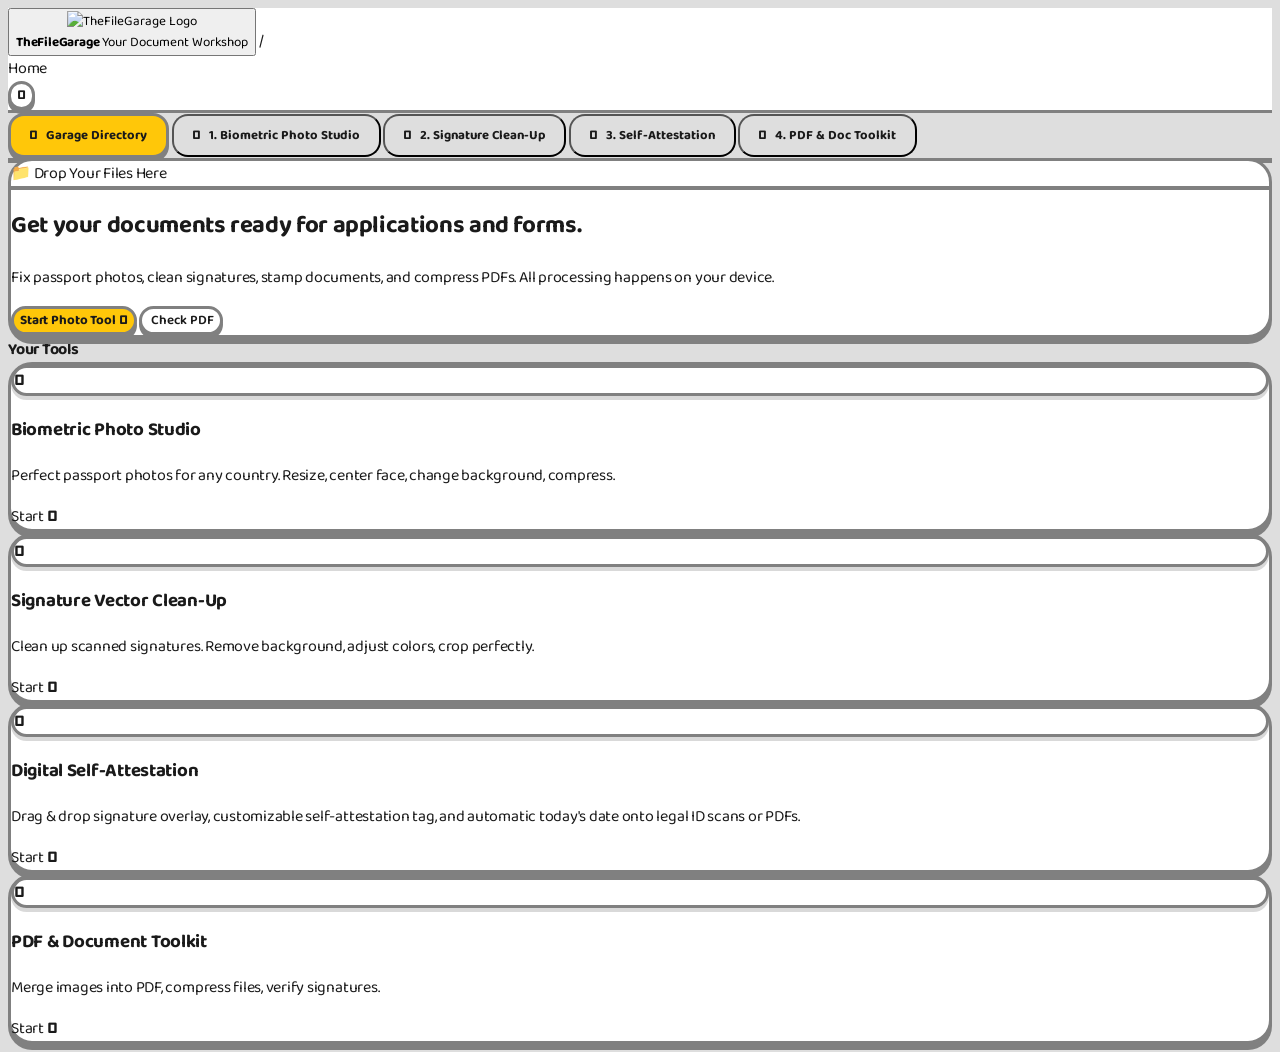
==== commit 3dd4aff8: "BUG FIXES" ====
--- a/index.html
+++ b/index.html
@@ -74,10 +74,7 @@
 <div id="ambientCursorLight"></div>
 <!-- Toast notification stack (replaces alert() popups) -->
 <div id="toastStack"></div>
-<!-- Ambient Clay Floating Glows -->
-<div class="clay-mesh-blob w-96 h-96 -top-20 -left-20 bg-primary-fixed-dim/60 "></div>
-<div class="clay-mesh-blob w-[32rem] h-[32rem] top-1/3 -right-24 bg-primary-fixed/70"></div>
-<div class="clay-mesh-blob w-96 h-96 bottom-10 left-1/4 bg-tertiary-fixed/40"></div>
+
 <!-- Glassmorphic Top Navbar -->
 <header class="glass-bar sticky top-0 z-50 px-4 sm:px-8 py-3.5 transition-colors">
 <div class="max-w-7xl mx-auto flex items-center justify-between gap-3 relative z-10">
@@ -86,18 +83,18 @@
 <img alt="TheFileGarage Logo" class="w-10 h-10 rounded-2xl object-contain  group-hover:scale-105 transition-transform" src="https://lh3.googleusercontent.com/aida/[base64]">
 <div class="text-left">
 <span class="text-base font-extrabold text-[#1a1a1a] dark:text-white tracking-tight heading-font block leading-none">TheFileGarage</span>
-<span class="text-[10px] font-bold text-primary dark:text-primary ">Your Document Workshop</span>
+<span class="text-[10px] font-bold text-[#1736F5] dark:text-[#1736F5] ">Your Document Workshop</span>
 </div>
 </button>
 <span class="text-[#808080] dark:text-[#1a1a1a] text-sm select-none">/</span>
 <div class="hidden sm:flex items-center gap-2 text-xs font-semibold text-[#808080] dark:text-[#808080]">
 <span class="text-[#1a1a1a] dark:text-white font-bold" id="breadcrumbCurrent">Home</span>
-<span class="px-2 py-0.5 rounded-full text-[10px] font-mono font-bold bg-primary/10 text-primary dark:text-primary border border-primary/20"></span>
+<span class="px-2 py-0.5 rounded-full text-[10px] font-mono font-bold bg-primary/10 text-[#1736F5] dark:text-[#1736F5] border border-primary/20"></span>
 </div>
 </div>
 <div class="flex items-center gap-2.5">
 
-<button class="clay-pill w-10 h-10 flex items-center justify-center text-[#1a1a1a] dark:text-amber-400 transition" id="themeToggleBtn" onclick="toggleGlobalTheme()" title="Toggle Light / Pure Black Dark mode">
+<button class="clay-pill w-10 h-10 flex items-center justify-center text-[#1a1a1a] dark:text-[#FFC709] transition" id="themeToggleBtn" onclick="toggleGlobalTheme()" title="Toggle Light / Pure Black Dark mode">
 <i class="fa-solid fa-moon text-sm" id="themeToggleIcon"></i>
 </button>
 
@@ -135,7 +132,7 @@
 <!-- 3D Clay Hero Banner -->
 <div class="clay-card p-8 sm:p-12 relative overflow-hidden">
 <div class="relative z-10 max-w-3xl space-y-6">
-<div class="inline-flex items-center gap-2 px-4 py-2.5 rounded-xl bg-primary text-[#1a1a1a] text-sm font-extrabold border-3 border-[#808080]" style="box-shadow: 0 4px 0 #c87d1a;">📁 Drop Your Files Here</div>
+<div class="inline-flex items-center gap-2 px-4 py-2.5 rounded-xl bg-primary text-[#1a1a1a] text-sm font-extrabold border-3 border-[#808080]" style="box-shadow: 0 4px 0 #808080;">📁 Drop Your Files Here</div>
 <h1 class="text-3xl sm:text-5xl lg:text-6xl font-black heading-font tracking-tight text-[#1a1a1a] dark:text-white leading-[1.08]">
                         Get your documents ready for applications and forms.
                     </h1>
@@ -148,7 +145,7 @@
 <i class="fa-solid fa-arrow-right text-[11px]"></i>
 </button>
 <button class="clay-pill px-6 py-3.5 text-xs font-bold text-[#1a1a1a] dark:text-[#DEDEDE] flex items-center gap-2" onclick="switchMainTab('pdf')">
-<i class="fa-solid fa-shield-check text-primary"></i>
+<i class="fa-solid fa-shield-check text-[#1736F5]"></i>
 <span class="">Check PDF</span>
 </button>
 </div>
@@ -169,7 +166,7 @@
 <div class="clay-card p-6 flex flex-col justify-between cursor-pointer group" onclick="switchMainTab('photo')">
 <div class="space-y-4">
 <div class="flex items-center justify-between">
-<div class="w-14 h-14 rounded-2xl bg-[#F0A030] text-white flex items-center justify-center clay-token text-xl  transition-transform ">
+<div class="w-14 h-14 rounded-2xl bg-[#1736F5] text-white flex items-center justify-center clay-token text-xl  transition-transform ">
 <i class="fa-solid fa-camera"></i>
 </div>
 
@@ -182,7 +179,7 @@
                             </p>
 
 </div>
-<div class="mt-6 pt-4 border-t border-black/[0.06] dark:border-white/[0.08] flex items-center justify-between text-xs font-bold text-primary dark:text-primary">
+<div class="mt-6 pt-4 border-t border-black/[0.06] dark:border-white/[0.08] flex items-center justify-between text-xs font-bold text-[#1736F5] dark:text-[#1736F5]">
 <span class="">Start</span>
 <i class="fa-solid fa-arrow-right text-[11px] transform  transition-transform"></i>
 </div>
@@ -191,7 +188,7 @@
 <div class="clay-card p-6 flex flex-col justify-between cursor-pointer group" onclick="switchMainTab('signature')">
 <div class="space-y-4">
 <div class="flex items-center justify-between">
-<div class="w-14 h-14 rounded-2xl bg-[#F0A030] text-white flex items-center justify-center clay-token text-xl  transition-transform ">
+<div class="w-14 h-14 rounded-2xl bg-[#FFC709] text-white flex items-center justify-center clay-token text-xl  transition-transform ">
 <i class="fa-solid fa-pen-nib"></i>
 </div>
 
@@ -204,7 +201,7 @@
                             </p>
 
 </div>
-<div class="mt-6 pt-4 border-t border-black/[0.06] dark:border-white/[0.08] flex items-center justify-between text-xs font-bold text-primary dark:text-primary">
+<div class="mt-6 pt-4 border-t border-black/[0.06] dark:border-white/[0.08] flex items-center justify-between text-xs font-bold text-[#1736F5] dark:text-[#1736F5]">
 <span class="">Start</span>
 <i class="fa-solid fa-arrow-right text-[11px] transform  transition-transform"></i>
 </div>
@@ -213,7 +210,7 @@
 <div class="clay-card p-6 flex flex-col justify-between cursor-pointer group" onclick="switchMainTab('attest')">
 <div class="space-y-4">
 <div class="flex items-center justify-between">
-<div class="w-14 h-14 rounded-2xl bg-amber-500 text-white flex items-center justify-center clay-token text-xl  transition-transform ">
+<div class="w-14 h-14 rounded-2xl bg-[#1736F5] text-white flex items-center justify-center clay-token text-xl  transition-transform ">
 <i class="fa-solid fa-stamp"></i>
 </div>
 
@@ -226,7 +223,7 @@
                             </p>
 
 </div>
-<div class="mt-6 pt-4 border-t border-black/[0.06] dark:border-white/[0.08] flex items-center justify-between text-xs font-bold text-amber-600 dark:text-amber-400">
+<div class="mt-6 pt-4 border-t border-black/[0.06] dark:border-white/[0.08] flex items-center justify-between text-xs font-bold text-[#1736F5] dark:text-[#FFC709]">
 <span class="">Start</span>
 <i class="fa-solid fa-arrow-right text-[11px] transform  transition-transform"></i>
 </div>
@@ -235,7 +232,7 @@
 <div class="clay-card p-6 flex flex-col justify-between cursor-pointer group" onclick="switchMainTab('pdf')">
 <div class="space-y-4">
 <div class="flex items-center justify-between">
-<div class="w-14 h-14 rounded-2xl bg-[#F0A030] text-white flex items-center justify-center clay-token text-xl  transition-transform ">
+<div class="w-14 h-14 rounded-2xl bg-[#FFC709] text-white flex items-center justify-center clay-token text-xl  transition-transform ">
 <i class="fa-solid fa-file-pdf"></i>
 </div>
 
@@ -248,7 +245,7 @@
                             </p>
 
 </div>
-<div class="mt-6 pt-4 border-t border-black/[0.06] dark:border-white/[0.08] flex items-center justify-between text-xs font-bold text-primary dark:text-primary">
+<div class="mt-6 pt-4 border-t border-black/[0.06] dark:border-white/[0.08] flex items-center justify-between text-xs font-bold text-[#1736F5] dark:text-[#1736F5]">
 <span class="">Start</span>
 <i class="fa-solid fa-arrow-right text-[11px] transform  transition-transform"></i>
 </div>
@@ -418,8 +415,8 @@
             ["exams", "visa", "identity"].forEach(k => {
                 const btn = document.getElementById("srvBtn-" + k);
                 if (btn) {
-                    btn.classList.toggle("text-primary", k === cat);
-                    btn.classList.toggle("dark:text-primary", k === cat);
+                    btn.classList.toggle("text-[#1736F5]", k === cat);
+                    btn.classList.toggle("dark:text-[#1736F5]", k === cat);
                     btn.classList.toggle("border-primary/40", k === cat);
                     btn.classList.toggle("font-bold", k === cat);
                     btn.classList.toggle("text-[#808080]", k !== cat);
@@ -933,8 +930,8 @@
                 const pnl = document.getElementById("sigPanel-" + m);
                 if (btn) {
                     btn.classList.toggle("border-primary/40", m === mode);
-                    btn.classList.toggle("text-primary", m === mode);
-                    btn.classList.toggle("dark:text-primary", m === mode);
+                    btn.classList.toggle("text-[#1736F5]", m === mode);
+                    btn.classList.toggle("dark:text-[#1736F5]", m === mode);
                     btn.classList.toggle("font-bold", m === mode);
                     btn.classList.toggle("text-[#808080]", m !== mode);
                 }
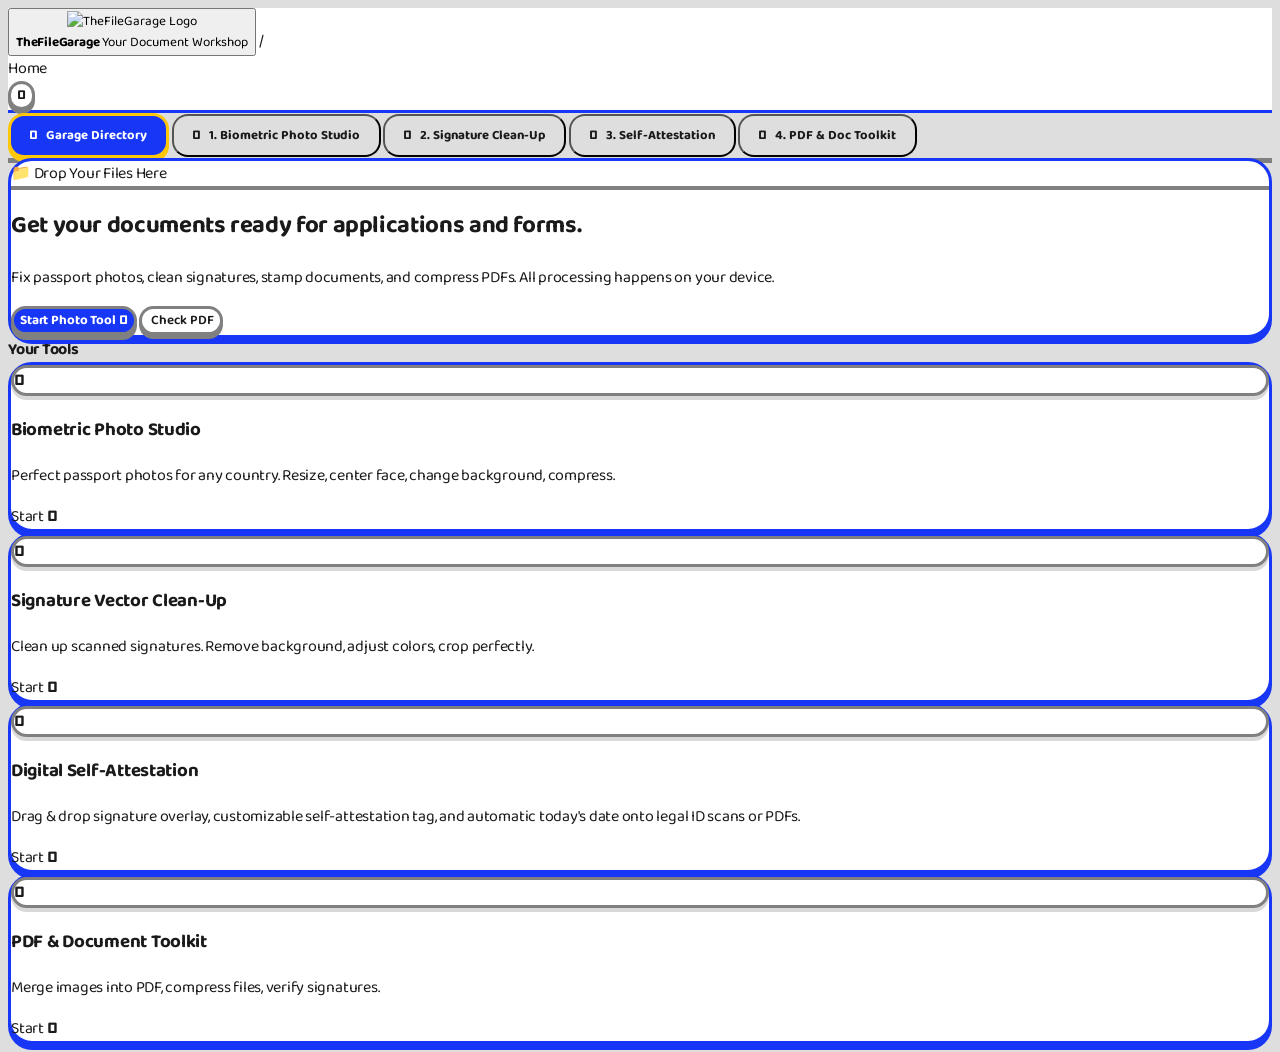
==== commit 3683ae8a: "VISUAL FIXES" ====
--- a/index.html
+++ b/index.html
@@ -132,7 +132,7 @@
 <!-- 3D Clay Hero Banner -->
 <div class="clay-card p-8 sm:p-12 relative overflow-hidden">
 <div class="relative z-10 max-w-3xl space-y-6">
-<div class="inline-flex items-center gap-2 px-4 py-2.5 rounded-xl bg-primary text-[#1a1a1a] text-sm font-extrabold border-3 border-[#808080]" style="box-shadow: 0 4px 0 #808080;">📁 Drop Your Files Here</div>
+<div class="inline-flex items-center gap-2 px-4 py-2.5 rounded-xl bg-[#1736F5] text-white text-sm font-extrabold border-3 border-[#808080]" style="box-shadow: 0 4px 0 #808080;">📁 Drop Your Files Here</div>
 <h1 class="text-3xl sm:text-5xl lg:text-6xl font-black heading-font tracking-tight text-[#1a1a1a] dark:text-white leading-[1.08]">
                         Get your documents ready for applications and forms.
                     </h1>
--- a/style.css
+++ b/style.css
@@ -96,15 +96,16 @@
         .clay-card {
             background: #ffffff;
             border-radius: 1.5rem;
-            border: 3px solid #808080;
-            box-shadow:
-                0 6px 0 #808080;
+            border: 3px solid #1736F5;
+            box-shadow:
+                0 6px 0 #1736F5;
             transition: all 0.15s cubic-bezier(0.34, 1.56, 0.64, 1);
         }
         .clay-card:hover {
             transform: translateY(-2px);
             box-shadow:
-                0 8px 0 #808080;
+                0 8px 0 #FFC709;
+            border-color: #FFC709;
         }
         .clay-card:active {
             transform: translateY(2px);
@@ -113,14 +114,15 @@
         }
         .dark .clay-card {
             background: #2a2a2a;
-            border: 3px solid #808080;
-            box-shadow:
-                0 6px 0 #808080;
+            border: 3px solid #1736F5;
+            box-shadow:
+                0 6px 0 #1736F5;
         }
         .dark .clay-card:hover {
             transform: translateY(-2px);
             box-shadow:
-                0 8px 0 #808080;
+                0 8px 0 #FFC709;
+            border-color: #FFC709;
         }
         .dark .clay-card:active {
             transform: translateY(2px);
@@ -130,8 +132,8 @@
 
         /* Duolingo-style Primary Button - Chunky and Playful */
         .clay-btn-primary {
-            background: #FFC709;
-            color: #1a1a1a;
+            background: #1736F5;
+            color: #ffffff;
             border-radius: 1rem;
             font-weight: 700;
             letter-spacing: -0.01em;
@@ -144,9 +146,9 @@
             transform: translateY(-3px);
             box-shadow:
                 0 8px 0 #1736F5;
-            background: #1736F5;
-            color: #ffffff;
-            border-color: #1736F5;
+            background: #FFC709;
+            color: #1a1a1a;
+            border-color: #808080;
         }
         .clay-btn-primary:active {
             transform: translateY(2px);
@@ -229,11 +231,11 @@
         /* Solid Navigation Bar - No Glass */
         .glass-bar {
             background: #ffffff;
-            border-bottom: 3px solid #808080;
+            border-bottom: 3px solid #1736F5;
         }
         .dark .glass-bar {
             background: #2a2a2a;
-            border-bottom: 3px solid #808080;
+            border-bottom: 3px solid #1736F5;
         }
 
         /* Duolingo-style Navigation Tabs */
@@ -261,18 +263,18 @@
             background: #3a3a3a;
         }
         .clay-tab.active {
-            background: #FFC709;
-            color: #1a1a1a;
-            box-shadow:
-                0 4px 0 #808080;
-            border: 3px solid #808080;
+            background: #1736F5;
+            color: #ffffff;
+            box-shadow:
+                0 4px 0 #FFC709;
+            border: 3px solid #FFC709;
         }
         .dark .clay-tab.active {
-            background: #FFC709;
-            color: #1a1a1a;
-            box-shadow:
-                0 4px 0 #808080;
-            border: 3px solid #808080;
+            background: #1736F5;
+            color: #ffffff;
+            box-shadow:
+                0 4px 0 #FFC709;
+            border: 3px solid #FFC709;
         }
 
         /* Duolingo-style Token Badges */
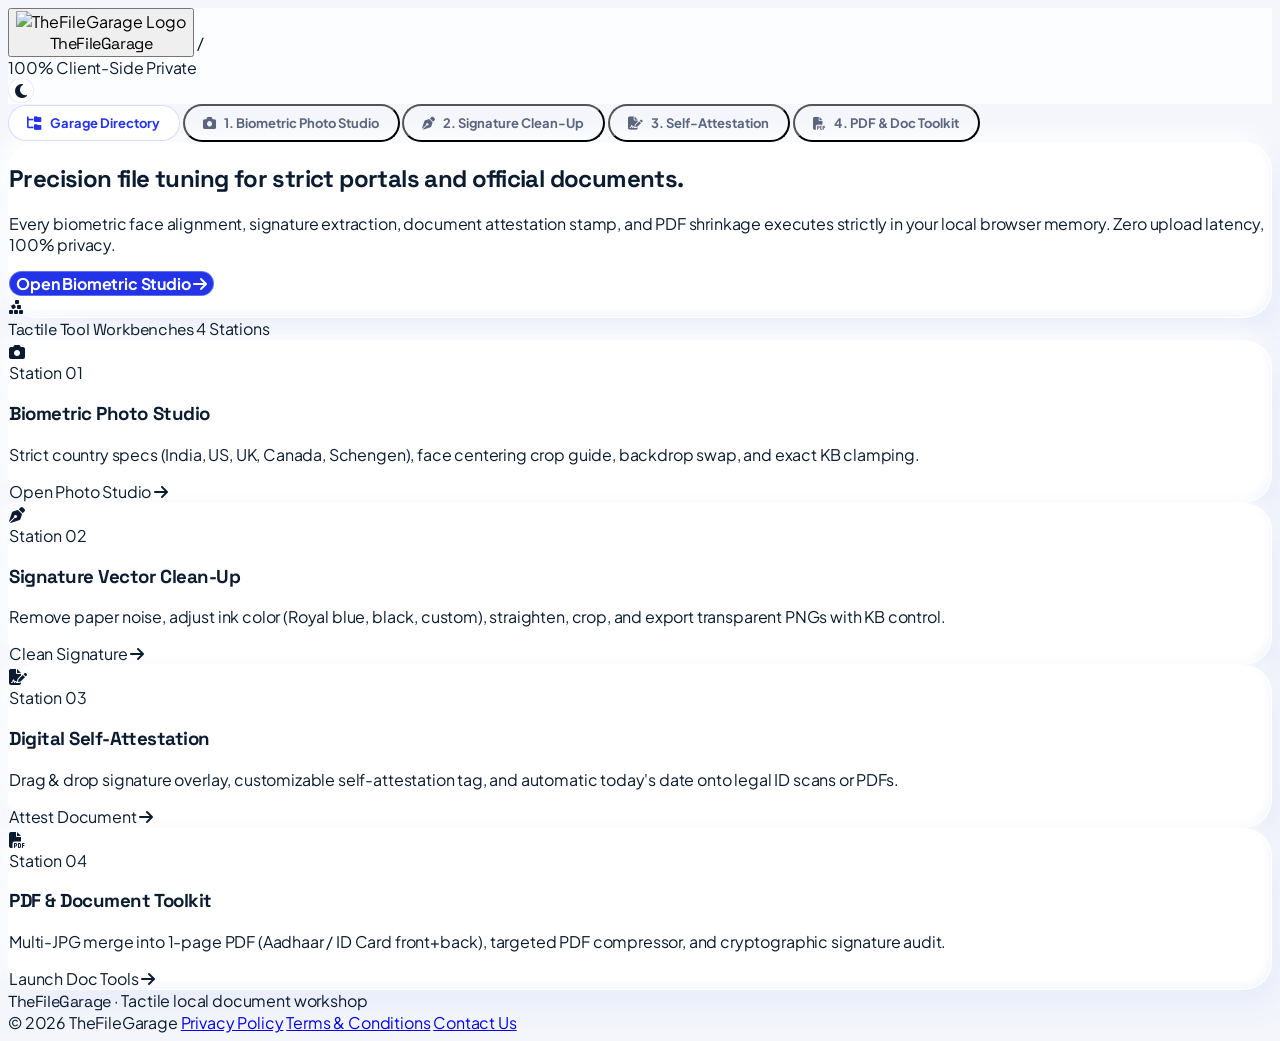
==== commit 0295842a: "Add files via upload" ====
--- a/index.html
+++ b/index.html
@@ -23,27 +23,27 @@
             theme: {
                 extend: {
                     colors: {
-                        primary: '#FFC709',
-                        'primary-container': '#e6b308',
-                        'primary-fixed-dim': '#ffdb5c',
-                        secondary: '#1736F5',
-                        'secondary-container': '#0d24b8',
-                        'secondary-fixed': '#5c77f7',
-                        tertiary: '#808080',
-                        'tertiary-fixed': '#a0a0a0',
-                        'tertiary-fixed-dim': '#909090',
-                        surface: '#DEDEDE',
-                        'surface-bright': '#ffffff',
-                        'surface-dim': '#c0c0c0',
-                        'surface-container-lowest': '#ffffff',
-                        'surface-container-low': '#f0f0f0',
-                        'surface-container': '#e8e8e8',
-                        'surface-container-high': '#d0d0d0',
-                        'surface-container-highest': '#c8c8c8',
-                        'on-surface': '#1a1a1a',
-                        'on-surface-variant': '#808080',
-                        outline: '#808080',
-                        'outline-variant': '#a0a0a0',
+                        primary: "#2333e7",
+                        "primary-container": "#4353ff",
+                        "primary-fixed-dim": "#bdc2ff",
+                        secondary: "#a43073",
+                        "secondary-container": "#fc79bd",
+                        "secondary-fixed": "#ffd8e7",
+                        tertiary: "#005d53",
+                        "tertiary-fixed": "#62fae3",
+                        "tertiary-fixed-dim": "#3cddc7",
+                        surface: "#f8f9ff",
+                        "surface-bright": "#f8f9ff",
+                        "surface-dim": "#cbdbf5",
+                        "surface-container-lowest": "#ffffff",
+                        "surface-container-low": "#eff4ff",
+                        "surface-container": "#e5eeff",
+                        "surface-container-high": "#dce9ff",
+                        "surface-container-highest": "#d3e4fe",
+                        "on-surface": "#0b1c30",
+                        "on-surface-variant": "#454556",
+                        outline: "#757688",
+                        "outline-variant": "#c5c5d9",
                     },
                     borderRadius: {
                         DEFAULT: "1rem",
@@ -53,8 +53,8 @@
                         full: "9999px",
                     },
                     fontFamily: {
-                        sans: ["Baloo 2", "sans-serif"],
-                        heading: ["Baloo 2", "sans-serif"],
+                        sans: ["Plus Jakarta Sans", "Inter", "sans-serif"],
+                        heading: ["Space Grotesk", "Plus Jakarta Sans", "sans-serif"],
                         mono: ["JetBrains Mono", "ui-monospace", "monospace"],
                     },
                 },
@@ -65,45 +65,46 @@
 <link href="https://cdnjs.cloudflare.com/ajax/libs/font-awesome/6.5.1/css/all.min.css" rel="stylesheet">
 <link href="https://fonts.googleapis.com" rel="preconnect">
 <link crossorigin="" href="https://fonts.gstatic.com" rel="preconnect">
-<link href="https://fonts.googleapis.com/css2?family=Baloo+2:wght@400;500;600;700;800&amp;family=JetBrains+Mono:wght@400;500;600&amp;display=swap" rel="stylesheet">
+<link href="https://fonts.googleapis.com/css2?family=Plus+Jakarta+Sans:wght@400;500;600;700;800&amp;family=Space+Grotesk:wght@500;600;700&amp;family=JetBrains+Mono:wght@400;500;600&amp;display=swap" rel="stylesheet">
 <link href="https://fonts.googleapis.com/css2?family=Material+Symbols+Outlined:wght,FILL@100..700,0..1&amp;display=swap" rel="stylesheet">
 
 </head>
-<body class="min-h-screen flex flex-col antialiased relative overflow-x-hidden selection:bg-primary/100 selection:text-white">
+<body class="min-h-screen flex flex-col antialiased relative overflow-x-hidden selection:bg-indigo-500 selection:text-white">
 <!-- Ambient cursor-reactive light (dark mode only) -->
 <div id="ambientCursorLight"></div>
 <!-- Toast notification stack (replaces alert() popups) -->
 <div id="toastStack"></div>
-
+<!-- Ambient Clay Floating Glows -->
+<div class="clay-mesh-blob w-96 h-96 -top-20 -left-20 bg-primary-fixed-dim/60 animate-pulse"></div>
+<div class="clay-mesh-blob w-[32rem] h-[32rem] top-1/3 -right-24 bg-secondary-fixed/70"></div>
+<div class="clay-mesh-blob w-96 h-96 bottom-10 left-1/4 bg-tertiary-fixed/40"></div>
 <!-- Glassmorphic Top Navbar -->
 <header class="glass-bar sticky top-0 z-50 px-4 sm:px-8 py-3.5 transition-colors">
 <div class="max-w-7xl mx-auto flex items-center justify-between gap-3 relative z-10">
 <div class="flex items-center gap-3">
-<button class="flex items-center gap-2.5 group p-1 -ml-1 rounded-2xl  transition-all" onclick="location.href='index.html'">
-<img alt="TheFileGarage Logo" class="w-10 h-10 rounded-2xl object-contain  group-hover:scale-105 transition-transform" src="https://lh3.googleusercontent.com/aida/[base64]">
+<button class="flex items-center gap-2.5 group p-1 -ml-1 rounded-2xl hover:opacity-90 transition-all" onclick="location.href='index.html'">
+<img alt="TheFileGarage Logo" class="w-10 h-10 rounded-2xl object-contain drop-shadow-[0_4px_8px_rgba(35,51,231,0.03)] group-hover:scale-105 transition-transform" src="https://lh3.googleusercontent.com/aida/[base64]">
 <div class="text-left">
-<span class="text-base font-extrabold text-[#1a1a1a] dark:text-white tracking-tight heading-font block leading-none">TheFileGarage</span>
-<span class="text-[10px] font-bold text-[#1736F5] dark:text-[#1736F5] ">Your Document Workshop</span>
+<span class="text-base font-extrabold text-slate-900 dark:text-white tracking-tight heading-font block leading-none">TheFileGarage</span>
 </div>
 </button>
-<span class="text-[#808080] dark:text-[#1a1a1a] text-sm select-none">/</span>
-<div class="hidden sm:flex items-center gap-2 text-xs font-semibold text-[#808080] dark:text-[#808080]">
-<span class="text-[#1a1a1a] dark:text-white font-bold" id="breadcrumbCurrent">Home</span>
-<span class="px-2 py-0.5 rounded-full text-[10px] font-mono font-bold bg-primary/10 text-[#1736F5] dark:text-[#1736F5] border border-primary/20"></span>
+<span class="text-slate-300 dark:text-slate-800 text-sm select-none">/</span>
+<div class="hidden sm:flex items-center gap-2 text-xs font-semibold text-slate-600 dark:text-slate-300">
 </div>
 </div>
 <div class="flex items-center gap-2.5">
-
-<button class="clay-pill w-10 h-10 flex items-center justify-center text-[#1a1a1a] dark:text-[#FFC709] transition" id="themeToggleBtn" onclick="toggleGlobalTheme()" title="Toggle Light / Pure Black Dark mode">
+<div class="hidden lg:flex items-center gap-2 px-3.5 py-1.5 rounded-full bg-emerald-500 text-[11px] font-bold text-white">
+<span class="">100% Client-Side Private</span>
+</div>
+<button class="theme-toggle-btn clay-pill w-10 h-10 flex items-center justify-center text-slate-700 dark:text-amber-400 transition" id="themeToggleBtn" onclick="toggleGlobalTheme()" title="Toggle Light / Pure Black Dark mode">
 <i class="fa-solid fa-moon text-sm" id="themeToggleIcon"></i>
 </button>
-
 </div>
 </div>
 </header>
 <!-- Sub-Nav Pill Strip (3D Clay switcher for all 4 workbench tools) -->
 <div class="max-w-7xl w-full mx-auto px-4 sm:px-6 lg:px-8 pt-5 pb-3 relative z-10">
-<div class="p-2 rounded-2xl bg-white dark:bg-[#2a2a2a] border-3 border-[#808080] flex items-center gap-1.5 overflow-x-auto" style="box-shadow: 0 5px 0 #808080;">
+<div class="p-2 rounded-full bg-white/70 dark:bg-[#0c0e18]/80  border border-white/90 dark:border-white/10 flex items-center gap-1.5 overflow-x-auto shadow-[0_12px_32px_-6px_rgba(35,51,231,0.08)] dark:shadow-[0_12px_32px_-6px_rgba(0,0,0,0.8)]">
 <button class="clay-tab active flex-1 justify-center whitespace-nowrap" id="tabNav-hub" onclick="location.href='index.html'">
 <span class="text-base"><i class="fa-solid fa-folder-tree" aria-hidden="true"></i></span>
 <span class="">Garage Directory</span>
@@ -121,7 +122,7 @@
 <span class="">3. Self-Attestation</span>
 </button>
 <button class="clay-tab flex-1 justify-center whitespace-nowrap" id="tabNav-pdf" onclick="location.href='doctool.html'">
-<span class="text-base"><i class="fa-solid fa-box-archive" aria-hidden="true"></i></span>
+<span class="text-base"><i class="fa-solid fa-file-pdf" aria-hidden="true"></i></span>
 <span class="">4. PDF &amp; Doc Toolkit</span>
 </button>
 </div>
@@ -132,127 +133,147 @@
 <!-- 3D Clay Hero Banner -->
 <div class="clay-card p-8 sm:p-12 relative overflow-hidden">
 <div class="relative z-10 max-w-3xl space-y-6">
-<div class="inline-flex items-center gap-2 px-4 py-2.5 rounded-xl bg-[#1736F5] text-white text-sm font-extrabold border-3 border-[#808080]" style="box-shadow: 0 4px 0 #808080;">📁 Drop Your Files Here</div>
-<h1 class="text-3xl sm:text-5xl lg:text-6xl font-black heading-font tracking-tight text-[#1a1a1a] dark:text-white leading-[1.08]">
-                        Get your documents ready for applications and forms.
+<h1 class="text-3xl sm:text-5xl lg:text-6xl font-black heading-font tracking-tight text-slate-900 dark:text-white leading-[1.08]">
+                        Precision file tuning for strict portals and official documents.
                     </h1>
-<p class="text-sm sm:text-base text-[#808080] dark:text-[#808080] leading-relaxed max-w-2xl font-medium">
-                        Fix passport photos, clean signatures, stamp documents, and compress PDFs. All processing happens on your device.
+<p class="text-sm sm:text-base text-slate-600 dark:text-slate-300 leading-relaxed max-w-2xl font-medium">
+                        Every biometric face alignment, signature extraction, document attestation stamp, and PDF shrinkage executes strictly in your local browser memory. Zero upload latency, 100% privacy.
                     </p>
 <div class="pt-2 flex flex-wrap items-center gap-4">
 <button class="clay-btn-primary px-7 py-3.5 text-xs uppercase tracking-wider flex items-center gap-2.5" onclick="switchMainTab('photo')">
-<span class="">Start Photo Tool</span>
+<span class="">Open Biometric Studio</span>
 <i class="fa-solid fa-arrow-right text-[11px]"></i>
 </button>
-<button class="clay-pill px-6 py-3.5 text-xs font-bold text-[#1a1a1a] dark:text-[#DEDEDE] flex items-center gap-2" onclick="switchMainTab('pdf')">
-<i class="fa-solid fa-shield-check text-[#1736F5]"></i>
-<span class="">Check PDF</span>
-</button>
-</div>
-</div>
-
+</div>
+</div>
+<div class="absolute -right-8 -bottom-10 opacity-[0.05] dark:opacity-[0.07] pointer-events-none text-primary dark:text-indigo-400 transform rotate-12">
+<i class="fa-solid fa-cubes-stacked text-[20rem]"></i>
+</div>
 </div>
 <!-- Service Workbenches Directory (4 Tactile Clay Cards) -->
 <div class="space-y-4">
 <div class="flex items-center justify-between pb-3 border-b border-black/[0.06] dark:border-white/[0.08]">
 <div class="flex items-center gap-2.5">
-<span class="text-lg font-black heading-font text-[#1a1a1a] dark:text-white">Your Tools</span>
-
-</div>
-<span class="text-xs font-medium text-[#808080]"></span>
+<span class="text-lg font-black heading-font text-slate-900 dark:text-white">Tactile Tool Workbenches</span>
+<span class="text-xs font-mono font-bold px-2.5 py-0.5 rounded-full bg-primary/10 text-primary dark:text-indigo-300">4 Stations</span>
+</div>
 </div>
 <div class="grid grid-cols-1 md:grid-cols-2 lg:grid-cols-4 gap-6">
 <!-- Workbench 1: Biometric Photo Studio -->
 <div class="clay-card p-6 flex flex-col justify-between cursor-pointer group" onclick="switchMainTab('photo')">
 <div class="space-y-4">
 <div class="flex items-center justify-between">
-<div class="w-14 h-14 rounded-2xl bg-[#1736F5] text-white flex items-center justify-center clay-token text-xl  transition-transform ">
+<div class="w-14 h-14 rounded-2xl bg-teal-500 text-white flex items-center justify-center clay-token text-xl transition-transform">
 <i class="fa-solid fa-camera"></i>
 </div>
-
-</div>
-<h3 class="text-lg font-bold text-[#1a1a1a] dark:text-white heading-font ">
+<span class="text-[10px] font-mono font-bold px-3 py-1 rounded-full bg-teal-50 dark:bg-teal-950/40 text-teal-700 dark:text-teal-300 border border-teal-200 dark:border-teal-800/40">Station 01</span>
+</div>
+<h3 class="text-lg font-bold text-slate-900 dark:text-white heading-font group-hover:text-primary dark:group-hover:text-indigo-400 transition-colors">
                                 Biometric Photo Studio
                             </h3>
-<p class="text-xs text-[#808080] dark:text-[#808080] leading-relaxed font-medium">
-                                Perfect passport photos for any country. Resize, center face, change background, compress.
+<p class="text-xs text-slate-600 dark:text-slate-400 leading-relaxed font-medium">
+                                Strict country specs (India, US, UK, Canada, Schengen), face centering crop guide, backdrop swap, and exact KB clamping.
                             </p>
-
-</div>
-<div class="mt-6 pt-4 border-t border-black/[0.06] dark:border-white/[0.08] flex items-center justify-between text-xs font-bold text-[#1736F5] dark:text-[#1736F5]">
-<span class="">Start</span>
-<i class="fa-solid fa-arrow-right text-[11px] transform  transition-transform"></i>
+<div class="spec-reveal text-[10px] font-mono font-bold text-teal-600 dark:text-teal-400 flex items-center gap-1.5">
+<i class="fa-solid fa-bolt text-[9px]"></i><span>Max 50KB · Processed in &lt;1s</span>
+</div>
+</div>
+<div class="mt-6 pt-4 border-t border-black/[0.06] dark:border-white/[0.08] flex items-center justify-between text-xs font-bold text-teal-600 dark:text-teal-400">
+<span class="">Open Photo Studio</span>
+<i class="fa-solid fa-arrow-right text-[11px] transform group-hover:translate-x-1.5 transition-transform"></i>
 </div>
 </div>
 <!-- Workbench 2: Signature Clean-Up -->
 <div class="clay-card p-6 flex flex-col justify-between cursor-pointer group" onclick="switchMainTab('signature')">
 <div class="space-y-4">
 <div class="flex items-center justify-between">
-<div class="w-14 h-14 rounded-2xl bg-[#FFC709] text-white flex items-center justify-center clay-token text-xl  transition-transform ">
+<div class="w-14 h-14 rounded-2xl bg-primary text-white flex items-center justify-center clay-token text-xl transition-transform">
 <i class="fa-solid fa-pen-nib"></i>
 </div>
-
-</div>
-<h3 class="text-lg font-bold text-[#1a1a1a] dark:text-white heading-font ">
+<span class="text-[10px] font-mono font-bold px-3 py-1 rounded-full bg-indigo-50 dark:bg-indigo-950/40 text-primary dark:text-indigo-300 border border-indigo-200 dark:border-indigo-800/40">Station 02</span>
+</div>
+<h3 class="text-lg font-bold text-slate-900 dark:text-white heading-font group-hover:text-primary dark:group-hover:text-indigo-400 transition-colors">
                                 Signature Vector Clean-Up
                             </h3>
-<p class="text-xs text-[#808080] dark:text-[#808080] leading-relaxed font-medium">
-                                Clean up scanned signatures. Remove background, adjust colors, crop perfectly.
+<p class="text-xs text-slate-600 dark:text-slate-400 leading-relaxed font-medium">
+                                Remove paper noise, adjust ink color (Royal blue, black, custom), straighten, crop, and export transparent PNGs with KB control.
                             </p>
-
-</div>
-<div class="mt-6 pt-4 border-t border-black/[0.06] dark:border-white/[0.08] flex items-center justify-between text-xs font-bold text-[#1736F5] dark:text-[#1736F5]">
-<span class="">Start</span>
-<i class="fa-solid fa-arrow-right text-[11px] transform  transition-transform"></i>
+<div class="spec-reveal text-[10px] font-mono font-bold text-primary dark:text-indigo-400 flex items-center gap-1.5">
+<i class="fa-solid fa-bolt text-[9px]"></i><span>Max 20KB · Processed in &lt;2s</span>
+</div>
+</div>
+<div class="mt-6 pt-4 border-t border-black/[0.06] dark:border-white/[0.08] flex items-center justify-between text-xs font-bold text-primary dark:text-indigo-400">
+<span class="">Clean Signature</span>
+<i class="fa-solid fa-arrow-right text-[11px] transform group-hover:translate-x-1.5 transition-transform"></i>
 </div>
 </div>
 <!-- Workbench 3: Digital Self-Attestation -->
 <div class="clay-card p-6 flex flex-col justify-between cursor-pointer group" onclick="switchMainTab('attest')">
 <div class="space-y-4">
 <div class="flex items-center justify-between">
-<div class="w-14 h-14 rounded-2xl bg-[#1736F5] text-white flex items-center justify-center clay-token text-xl  transition-transform ">
-<i class="fa-solid fa-stamp"></i>
-</div>
-
-</div>
-<h3 class="text-lg font-bold text-[#1a1a1a] dark:text-white heading-font ">
+<div class="w-14 h-14 rounded-2xl bg-amber-500 text-white flex items-center justify-center clay-token text-xl transition-transform">
+<i class="fa-solid fa-file-signature"></i>
+</div>
+<span class="text-[10px] font-mono font-bold px-3 py-1 rounded-full bg-amber-50 dark:bg-amber-950/40 text-amber-700 dark:text-amber-300 border border-amber-200 dark:border-amber-800/40">Station 03</span>
+</div>
+<h3 class="text-lg font-bold text-slate-900 dark:text-white heading-font group-hover:text-primary dark:group-hover:text-indigo-400 transition-colors">
                                 Digital Self-Attestation
                             </h3>
-<p class="text-xs text-[#808080] dark:text-[#808080] leading-relaxed font-medium">
+<p class="text-xs text-slate-600 dark:text-slate-400 leading-relaxed font-medium">
                                 Drag &amp; drop signature overlay, customizable self-attestation tag, and automatic today's date onto legal ID scans or PDFs.
                             </p>
-
-</div>
-<div class="mt-6 pt-4 border-t border-black/[0.06] dark:border-white/[0.08] flex items-center justify-between text-xs font-bold text-[#1736F5] dark:text-[#FFC709]">
-<span class="">Start</span>
-<i class="fa-solid fa-arrow-right text-[11px] transform  transition-transform"></i>
+<div class="spec-reveal text-[10px] font-mono font-bold text-amber-600 dark:text-amber-400 flex items-center gap-1.5">
+<i class="fa-solid fa-bolt text-[9px]"></i><span>PDF &amp; JPG · Processed in &lt;2s</span>
+</div>
+</div>
+<div class="mt-6 pt-4 border-t border-black/[0.06] dark:border-white/[0.08] flex items-center justify-between text-xs font-bold text-amber-600 dark:text-amber-400">
+<span class="">Attest Document</span>
+<i class="fa-solid fa-arrow-right text-[11px] transform group-hover:translate-x-1.5 transition-transform"></i>
 </div>
 </div>
 <!-- Workbench 4: PDF & Document Toolkit -->
 <div class="clay-card p-6 flex flex-col justify-between cursor-pointer group" onclick="switchMainTab('pdf')">
 <div class="space-y-4">
 <div class="flex items-center justify-between">
-<div class="w-14 h-14 rounded-2xl bg-[#FFC709] text-white flex items-center justify-center clay-token text-xl  transition-transform ">
+<div class="w-14 h-14 rounded-2xl bg-sky-600 text-white flex items-center justify-center clay-token text-xl transition-transform">
 <i class="fa-solid fa-file-pdf"></i>
 </div>
-
-</div>
-<h3 class="text-lg font-bold text-[#1a1a1a] dark:text-white heading-font ">
+<span class="text-[10px] font-mono font-bold px-3 py-1 rounded-full bg-sky-50 dark:bg-sky-950/40 text-sky-700 dark:text-sky-300 border border-sky-200 dark:border-sky-800/40">Station 04</span>
+</div>
+<h3 class="text-lg font-bold text-slate-900 dark:text-white heading-font group-hover:text-primary dark:group-hover:text-indigo-400 transition-colors">
                                 PDF &amp; Document Toolkit
                             </h3>
-<p class="text-xs text-[#808080] dark:text-[#808080] leading-relaxed font-medium">
-                                Merge images into PDF, compress files, verify signatures.
+<p class="text-xs text-slate-600 dark:text-slate-400 leading-relaxed font-medium">
+                                Multi-JPG merge into 1-page PDF (Aadhaar / ID Card front+back), targeted PDF compressor, and cryptographic signature audit.
                             </p>
-
-</div>
-<div class="mt-6 pt-4 border-t border-black/[0.06] dark:border-white/[0.08] flex items-center justify-between text-xs font-bold text-[#1736F5] dark:text-[#1736F5]">
-<span class="">Start</span>
-<i class="fa-solid fa-arrow-right text-[11px] transform  transition-transform"></i>
+<div class="spec-reveal text-[10px] font-mono font-bold text-blue-600 dark:text-blue-400 flex items-center gap-1.5">
+<i class="fa-solid fa-bolt text-[9px]"></i><span>Max 1MB · Processed in &lt;3s</span>
+</div>
+</div>
+<div class="mt-6 pt-4 border-t border-black/[0.06] dark:border-white/[0.08] flex items-center justify-between text-xs font-bold text-blue-600 dark:text-blue-400">
+<span class="">Launch Doc Tools</span>
+<i class="fa-solid fa-arrow-right text-[11px] transform group-hover:translate-x-1.5 transition-transform"></i>
 </div>
 </div>
 </div>
 </div>
 </section>
+<!-- Glassmorphic / Clay Footer -->
+<footer class="border-t border-black/[0.06] dark:border-white/[0.08] bg-white/40 dark:bg-black/40 py-7 px-6 text-[13px] text-slate-500 dark:text-slate-400 transition-colors mt-auto relative z-10">
+<div class="max-w-7xl mx-auto flex flex-wrap items-center justify-between gap-x-6 gap-y-3">
+<div class="flex items-center gap-2.5">
+<span class="font-black text-slate-900 dark:text-white heading-font">TheFileGarage</span>
+<span class="text-slate-300 dark:text-slate-700">·</span>
+<span class="">Tactile local document workshop</span>
+</div>
+<div class="flex flex-wrap items-center gap-x-5 gap-y-2 font-semibold">
+<span>&copy; 2026 TheFileGarage</span>
+<a class="footer-link" href="#">Privacy Policy</a>
+<a class="footer-link" href="#">Terms &amp; Conditions</a>
+<a class="footer-link" href="#">Contact Us</a>
+</div>
+</div>
+</footer>
 <!-- Comprehensive JavaScript Logic & State Machine -->
 <script>
         // Ambient cursor-reactive light — follows mouse, fills dead canvas space
@@ -354,7 +375,7 @@
         let currentActiveCategory = "exams";
 
         const BREADCRUMB_MAP = {
-            hub: "Home",
+            hub: "Workspace Directory",
             photo: "1. Biometric Photo Studio",
             signature: "2. Signature Clean-Up",
             attest: "3. Digital Self-Attestation",
@@ -375,7 +396,7 @@
             if (isDark) {
                 html.classList.remove("dark");
                 html.classList.add("light");
-                icon.className = "fa-solid fa-moon text-[#1a1a1a] text-sm";
+                icon.className = "fa-solid fa-moon text-slate-700 text-sm";
                 localStorage.setItem("theme", "light");
             } else {
                 html.classList.add("dark");
@@ -384,6 +405,20 @@
                 localStorage.setItem("theme", "dark");
             }
         }
+
+        // Sync the toggle icon to the theme already applied by the blocking
+        // head script, so it's correct on first paint (no hardcoded icon).
+        // Dark mode active -> show the "switch to light" (sun) icon.
+        // Light mode active -> show the "switch to dark" (moon) icon.
+        (function initThemeIcon() {
+            const icon = document.getElementById("themeToggleIcon");
+            if (!icon) return;
+            if (document.documentElement.classList.contains("dark")) {
+                icon.className = "fa-solid fa-sun text-amber-400 text-sm";
+            } else {
+                icon.className = "fa-solid fa-moon text-slate-700 text-sm";
+            }
+        })();
 
         // Preset Population
         function refreshPresetOptions() {
@@ -415,11 +450,11 @@
             ["exams", "visa", "identity"].forEach(k => {
                 const btn = document.getElementById("srvBtn-" + k);
                 if (btn) {
-                    btn.classList.toggle("text-[#1736F5]", k === cat);
-                    btn.classList.toggle("dark:text-[#1736F5]", k === cat);
+                    btn.classList.toggle("text-primary", k === cat);
+                    btn.classList.toggle("dark:text-indigo-400", k === cat);
                     btn.classList.toggle("border-primary/40", k === cat);
                     btn.classList.toggle("font-bold", k === cat);
-                    btn.classList.toggle("text-[#808080]", k !== cat);
+                    btn.classList.toggle("text-slate-600", k !== cat);
                 }
             });
             refreshPresetOptions();
@@ -749,8 +784,8 @@
                     btn.classList.toggle("dark:text-amber-300", m === mode);
                     btn.classList.toggle("border-amber-400/50", m === mode);
                     btn.classList.toggle("font-bold", m === mode);
-                    btn.classList.toggle("text-[#808080]", m !== mode);
-                    btn.classList.toggle("dark:text-[#808080]", m !== mode);
+                    btn.classList.toggle("text-slate-600", m !== mode);
+                    btn.classList.toggle("dark:text-slate-400", m !== mode);
                     btn.classList.toggle("font-medium", m !== mode);
                 }
                 if (pnl) pnl.classList.toggle("hidden", m !== mode);
@@ -780,8 +815,8 @@
                     btn.classList.toggle("dark:text-amber-300", m === mode);
                     btn.classList.toggle("border-amber-400/50", m === mode);
                     btn.classList.toggle("font-bold", m === mode);
-                    btn.classList.toggle("text-[#808080]", m !== mode);
-                    btn.classList.toggle("dark:text-[#808080]", m !== mode);
+                    btn.classList.toggle("text-slate-600", m !== mode);
+                    btn.classList.toggle("dark:text-slate-400", m !== mode);
                     btn.classList.toggle("font-medium", m !== mode);
                 }
                 if (pnl) pnl.classList.toggle("hidden", m !== mode);
@@ -930,10 +965,10 @@
                 const pnl = document.getElementById("sigPanel-" + m);
                 if (btn) {
                     btn.classList.toggle("border-primary/40", m === mode);
-                    btn.classList.toggle("text-[#1736F5]", m === mode);
-                    btn.classList.toggle("dark:text-[#1736F5]", m === mode);
+                    btn.classList.toggle("text-primary", m === mode);
+                    btn.classList.toggle("dark:text-indigo-400", m === mode);
                     btn.classList.toggle("font-bold", m === mode);
-                    btn.classList.toggle("text-[#808080]", m !== mode);
+                    btn.classList.toggle("text-slate-600", m !== mode);
                 }
                 if (pnl) pnl.classList.toggle("hidden", m !== mode);
             });
--- a/style.css
+++ b/style.css
@@ -1,22 +1,17 @@
 body {
-            font-family: "Baloo 2", -apple-system, BlinkMacSystemFont, sans-serif;
-            background-color: #DEDEDE;
-            color: #1a1a1a;
-            letter-spacing: -0.015em;
+            font-family: "Plus Jakarta Sans", -apple-system, BlinkMacSystemFont, sans-serif;
+            background-color: #f4f6fb;
+            color: #0b1c30;
+            letter-spacing: -0.01em;
             transition: background-color 0.3s ease, color 0.3s ease;
         }
         .dark body {
-            background-color: #1a1a1a;
-            color: #DEDEDE;
+            background-color: #000000;
+            color: #eceaff;
         }
         .heading-font {
-            font-family: "Baloo 2", sans-serif;
-            letter-spacing: -0.015em;
-            font-weight: 700;
-        }
-        /* Force Baloo 2 everywhere */
-        *, *::before, *::after {
-            font-family: "Baloo 2", -apple-system, BlinkMacSystemFont, sans-serif !important;
+            font-family: "Space Grotesk", sans-serif;
+            letter-spacing: -0.025em;
         }
 
         /* Self-Attestation QR panels only: the qrcode@1.5.3 library draws its
@@ -41,12 +36,12 @@
         }
         @keyframes borderPulse {
             0%, 100% {
-                border-color: rgba(23, 54, 245, 0.4);
-                box-shadow: 0 0 0 0px rgba(23, 54, 245, 0.2);
+                border-color: rgba(249, 115, 22, 0.4);
+                box-shadow: 0 0 0 0px rgba(249, 115, 22, 0.2);
             }
             50% {
-                border-color: rgba(23, 54, 245, 0.8);
-                box-shadow: 0 0 15px 4px rgba(23, 54, 245, 0.3);
+                border-color: rgba(249, 115, 22, 0.8);
+                box-shadow: 0 0 15px 4px rgba(249, 115, 22, 0.3);
             }
         }
         .animate-coffee {
@@ -66,18 +61,18 @@
             padding: 1rem;
             text-align: center;
             pointer-events: none;
-            border: 4px dashed #1736F5;
+            border: 4px dashed rgb(251 146 60);
             border-radius: 0.75rem;
-            background: rgba(23, 54, 245, 0.15);
+            background: rgb(234 88 12 / 0.92);
         }
         .dark .coffee-drag-overlay {
-            background: rgba(23, 54, 245, 0.25);
+            background: rgb(124 45 18 / 0.96);
         }
         .coffee-drag-overlay.hidden {
             display: none !important;
         }
         .coffee-drag-overlay .coffee-message {
-            color: #1736F5;
+            color: white;
             font-size: 0.875rem;
             font-weight: 800;
             letter-spacing: 0.04em;
@@ -86,240 +81,207 @@
         }
         .coffee-drag-overlay .coffee-submessage {
             margin-top: 0.25rem;
-            color: #808080;
+            color: rgb(254 215 170);
             font-size: 0.6875rem;
             font-weight: 500;
             line-height: 1.4;
         }
 
-        /* Duolingo-style Claymorphic Surfaces - Solid Colors with Chunky Shadows */
+        /* Claymorphic 3D Pillow Surfaces */
         .clay-card {
             background: #ffffff;
-            border-radius: 1.5rem;
-            border: 3px solid #1736F5;
-            box-shadow:
-                0 6px 0 #1736F5;
-            transition: all 0.15s cubic-bezier(0.34, 1.56, 0.64, 1);
-        }
-        .clay-card:hover {
-            transform: translateY(-2px);
-            box-shadow:
-                0 8px 0 #FFC709;
-            border-color: #FFC709;
-        }
-        .clay-card:active {
-            transform: translateY(2px);
-            box-shadow:
-                0 2px 0 #808080;
+            border-radius: 1.75rem;
+            border: 1px solid rgba(255, 255, 255, 0.9);
+            box-shadow: 
+                14px 18px 36px -8px rgba(67, 83, 255, 0.08),
+                -8px -8px 24px rgba(255, 255, 255, 0.95),
+                inset 1px 2px 2px rgba(255, 255, 255, 1),
+                inset -3px -4px 7px rgba(35, 51, 231, 0.04);
+            transition: all 0.25s cubic-bezier(0.16, 1, 0.3, 1);
         }
         .dark .clay-card {
-            background: #2a2a2a;
-            border: 3px solid #1736F5;
-            box-shadow:
-                0 6px 0 #1736F5;
-        }
-        .dark .clay-card:hover {
-            transform: translateY(-2px);
-            box-shadow:
-                0 8px 0 #FFC709;
-            border-color: #FFC709;
-        }
-        .dark .clay-card:active {
-            transform: translateY(2px);
-            box-shadow:
-                0 2px 0 #808080;
-        }
-
-        /* Duolingo-style Primary Button - Chunky and Playful */
+            background: #0d0f17;
+            border: 1px solid rgba(255, 255, 255, 0.07);
+            box-shadow: 
+                14px 18px 40px -4px rgba(0, 0, 0, 0.8),
+                -6px -6px 20px rgba(255, 255, 255, 0.02),
+                inset 1px 1.5px 1.5px rgba(255, 255, 255, 0.09),
+                inset -3px -4px 8px rgba(0, 0, 0, 0.9);
+        }
+
+        /* Tactile Clay Button (Primary) */
         .clay-btn-primary {
-            background: #1736F5;
+            background: #2333e7;
             color: #ffffff;
-            border-radius: 1rem;
+            border-radius: 9999px;
             font-weight: 700;
             letter-spacing: -0.01em;
-            box-shadow:
-                0 5px 0 #808080;
-            border: 3px solid #808080;
-            transition: all 0.1s ease;
+            box-shadow: none;
+            border: 1px solid rgba(255, 255, 255, 0.3);
+            transition: all 0.2s cubic-bezier(0.2, 0.8, 0.2, 1);
         }
         .clay-btn-primary:hover {
-            transform: translateY(-3px);
-            box-shadow:
-                0 8px 0 #1736F5;
-            background: #FFC709;
-            color: #1a1a1a;
-            border-color: #808080;
+            transform: translateY(-2px);
+            box-shadow: none;
         }
         .clay-btn-primary:active {
-            transform: translateY(2px);
-            box-shadow:
-                0 2px 0 #808080;
-        }
-
-        /* Duolingo-style Secondary Pill */
+            transform: translateY(1px) scale(0.98);
+            box-shadow: none;
+        }
+
+        /* Tactile Clay Secondary Pill */
         .clay-pill {
             background: #ffffff;
-            border: 3px solid #808080;
-            color: #1a1a1a;
-            border-radius: 1rem;
+            border: 1px solid rgba(67, 83, 255, 0.12);
+            color: #0b1c30;
+            border-radius: 9999px;
             font-weight: 600;
-            box-shadow:
-                0 4px 0 #808080;
-            transition: all 0.1s ease;
+            box-shadow: none;
+            transition: all 0.2s ease;
         }
         .clay-pill:hover {
-            background: #1736F5;
-            color: #ffffff;
-            border-color: #1736F5;
-            transform: translateY(-2px);
-            box-shadow:
-                0 6px 0 #1736F5;
-        }
-        .clay-pill:active {
-            transform: translateY(2px);
-            box-shadow:
-                0 2px 0 #808080;
+            background: #f8f9ff;
+            color: #2333e7;
+            transform: translateY(-1px);
+            border-color: rgba(35, 51, 231, 0.3);
+            box-shadow: none;
         }
         .dark .clay-pill {
-            background: #2a2a2a;
-            border: 3px solid #808080;
-            color: #DEDEDE;
-            box-shadow:
-                0 4px 0 #808080;
+            background: #141724;
+            border: 1px solid rgba(255, 255, 255, 0.08);
+            color: #eceaff;
+            box-shadow: none;
         }
         .dark .clay-pill:hover {
-            background: #1736F5;
-            color: #ffffff;
-            border-color: #1736F5;
-            box-shadow:
-                0 6px 0 #1736F5;
-        }
-        .dark .clay-pill:active {
-            transform: translateY(2px);
-            box-shadow:
-                0 2px 0 #808080;
-        }
-
-        /* Duolingo-style Inset Well / Dropzone */
+            background: #1b2033;
+            color: #bdc2ff;
+            border-color: rgba(67, 83, 255, 0.4);
+        }
+
+        /* Inset Well / Dropzone (Hot Coffee Area) */
         .clay-inset {
-            background: #DEDEDE;
+            background: #eef3ff;
             border-radius: 1.5rem;
-            border: 3px dashed #FFC709;
-            box-shadow:
-                inset 0 3px 0 rgba(128, 128, 128, 0.1);
-            transition: all 0.15s ease;
+            border: 2px dashed rgba(67, 83, 255, 0.25);
+            box-shadow: 
+                inset 4px 5px 12px rgba(35, 51, 231, 0.08),
+                inset -4px -5px 12px rgba(255, 255, 255, 0.9),
+                0 2px 4px rgba(255, 255, 255, 0.8);
+            transition: all 0.25s ease;
         }
         .clay-inset:hover, .clay-inset.dragover {
-            border-color: #1736F5;
-            background: #f5f5f5;
-            border-style: solid;
-            transform: scale(1.02);
+            border-color: #2333e7;
+            background: #e6edff;
+            box-shadow: 
+                inset 5px 7px 16px rgba(35, 51, 231, 0.14),
+                inset -5px -7px 16px rgba(255, 255, 255, 1);
         }
         .dark .clay-inset {
-            background: #2a2a2a;
-            border: 3px dashed #FFC709;
-            box-shadow:
-                inset 0 3px 0 rgba(0, 0, 0, 0.3);
+            background: #08090f;
+            border: 2px dashed rgba(67, 83, 255, 0.3);
+            box-shadow: 
+                inset 5px 6px 16px rgba(0, 0, 0, 0.9),
+                inset -2px -2px 8px rgba(255, 255, 255, 0.03),
+                0 1px 2px rgba(255, 255, 255, 0.02);
         }
         .dark .clay-inset:hover, .dark .clay-inset.dragover {
-            border-color: #1736F5;
-            background: #3a3a3a;
-            border-style: solid;
-            transform: scale(1.02);
-        }
-
-        /* Solid Navigation Bar - No Glass */
+            border-color: #4353ff;
+            background: #0a0d18;
+            box-shadow: 
+                inset 6px 8px 20px rgba(0, 0, 0, 0.95),
+                inset -2px -2px 10px rgba(67, 83, 255, 0.1);
+        }
+
+        /* Opaque clay top and sub navigation */
         .glass-bar {
-            background: #ffffff;
-            border-bottom: 3px solid #1736F5;
+            background: rgba(255, 255, 255, 0.75);
+            border-bottom: 1px solid rgba(255, 255, 255, 0.8);
         }
         .dark .glass-bar {
-            background: #2a2a2a;
-            border-bottom: 3px solid #1736F5;
-        }
-
-        /* Duolingo-style Navigation Tabs */
+            background: #0d0f17;
+            border-bottom: 1px solid rgba(255, 255, 255, 0.08);
+        }
+
+        /* 3D Navigation Tab Buttons */
         .clay-tab {
-            border-radius: 1rem;
+            border-radius: 9999px;
             font-size: 13px;
             font-weight: 700;
             padding: 0.55rem 1.15rem;
-            color: #1a1a1a;
+            color: #5b657e;
             display: inline-flex;
             align-items: center;
             gap: 0.5rem;
-            transition: all 0.1s ease;
-            background: transparent;
+            transition: all 0.2s cubic-bezier(0.16, 1, 0.3, 1);
         }
         .clay-tab:hover {
-            color: #1736F5;
-            background: #DEDEDE;
+            color: #2333e7;
+            background: rgba(255, 255, 255, 0.6);
         }
         .dark .clay-tab {
-            color: #DEDEDE;
+            color: #8c97b5;
         }
         .dark .clay-tab:hover {
-            color: #ffffff;
-            background: #3a3a3a;
+            color: #eceaff;
+            background: rgba(255, 255, 255, 0.05);
         }
         .clay-tab.active {
-            background: #1736F5;
-            color: #ffffff;
-            box-shadow:
-                0 4px 0 #FFC709;
-            border: 3px solid #FFC709;
+            background: #ffffff;
+            color: #2333e7;
+            box-shadow: none;
+            border: 1px solid rgba(67, 83, 255, 0.2);
         }
         .dark .clay-tab.active {
-            background: #1736F5;
-            color: #ffffff;
-            box-shadow:
-                0 4px 0 #FFC709;
-            border: 3px solid #FFC709;
-        }
-
-        /* Duolingo-style Token Badges */
+            background: #1b2038;
+            color: #bdc2ff;
+            box-shadow: none;
+            border: 1px solid rgba(67, 83, 255, 0.35);
+        }
+
+        /* Flat claymorphism token badges: playful rounded shapes, no drop-shadow or glassy inset */
         .clay-token {
-            border-radius: 1.25rem;
-            box-shadow:
-                0 4px 0 rgba(128, 128, 128, 0.3);
-            border: 3px solid #808080;
+            border-radius: 1.5rem;
+            box-shadow: none;
         }
 
         /* Hot Coffee decorative glow overlay */
         .hot-coffee-badge {
             background: #fff;
-            color: #1736F5;
-            box-shadow: inset 0 1px 1px #fff, 0 4px 10px rgba(23, 54, 245, 0.2);
+            color: #9a3412;
+            box-shadow: inset 0 1px 1px #fff, 0 4px 10px rgba(234, 88, 12, 0.2);
         }
         .dark .hot-coffee-badge {
             background: #fff;
-            color: #FFC709;
+            color: #fdba74;
             box-shadow: inset 0 1px 1px rgba(255,255,255,0.1), 0 4px 12px rgba(0,0,0,0.6);
         }
 
         /* Transparency checkerboard background */
         .checker-bg {
-            background-color: #DEDEDE;
+            background-color: #eef2f7;
             background-size: 16px 16px;
         }
         .dark .checker-bg {
-            background-color: #DEDEDE;
+            background-color: #eef2f7;
             background-size: 16px 16px;
         }
 
-        /* Tactile press-down feedback for clay surfaces */
-        .clay-card, .clay-pill, .clay-tab, .clay-btn-primary {
+        /* Tactile press-down feedback for clickable buttons only */
+        .clay-pill, .clay-tab, .clay-btn-primary {
             will-change: transform;
-        }
-        .clay-card:active {
-            transform: scale(0.985);
-            transition: transform 0.1s cubic-bezier(0.16, 1, 0.3, 1);
         }
         .clay-pill:active {
             transform: scale(0.96) translateY(0);
         }
 
-        /* Removed spec-reveal hover animations for cleaner Duolingo style */
+        /* Hover spec-reveal strip on workbench cards */
+        .spec-reveal {
+            max-height: 0;
+            opacity: 0;
+            overflow: hidden;
+            transition: max-height 0.3s cubic-bezier(0.16, 1, 0.3, 1), opacity 0.25s ease, margin-top 0.3s ease;
+        }
+        /* Spec-reveal strip disabled: stays hidden even on hover */
 
         /* Toast notifications — replaces alert() popups */
         #toastStack {
@@ -344,19 +306,22 @@
             gap: 0.7rem;
             font-size: 0.8rem;
             font-weight: 600;
-            color: #1a1a1a;
-            border: 3px solid #808080;
+            color: #0b1c30;
+            border: 1px solid rgba(67, 83, 255, 0.12);
             box-shadow:
-                0 6px 0 #808080;
+                8px 12px 28px -6px rgba(35, 51, 231, 0.18),
+                -4px -4px 14px rgba(255, 255, 255, 0.9),
+                inset 1px 1.5px 2px rgba(255, 255, 255, 1);
             transform: translateX(120%);
             animation: toastIn 0.4s cubic-bezier(0.16, 1, 0.3, 1) forwards;
         }
         .dark .toast-item {
-            background: #2a2a2a;
-            color: #DEDEDE;
-            border: 3px solid #808080;
+            background: #141724;
+            color: #eceaff;
+            border: 1px solid rgba(255, 255, 255, 0.08);
             box-shadow:
-                0 6px 0 #808080;
+                8px 12px 28px -6px rgba(0, 0, 0, 0.8),
+                inset 1px 1.5px 2px rgba(255, 255, 255, 0.08);
         }
         .toast-item.leaving {
             animation: toastOut 0.3s cubic-bezier(0.4, 0, 1, 1) forwards;
@@ -371,12 +336,12 @@
             justify-content: center;
             font-size: 0.8rem;
         }
-        .toast-item.success .toast-icon { background: rgba(255, 199, 9, 0.2); color: #FFC709; }
-        .dark .toast-item.success .toast-icon { background: rgba(255, 199, 9, 0.2); color: #FFC709; }
+        .toast-item.success .toast-icon { background: rgba(16, 185, 129, 0.12); color: #059669; }
+        .dark .toast-item.success .toast-icon { background: rgba(16, 185, 129, 0.15); color: #34d399; }
         .toast-item.error .toast-icon { background: rgba(239, 68, 68, 0.12); color: #dc2626; }
         .dark .toast-item.error .toast-icon { background: rgba(239, 68, 68, 0.15); color: #f87171; }
-        .toast-item.info .toast-icon { background: rgba(23, 54, 245, 0.2); color: #1736F5; }
-        .dark .toast-item.info .toast-icon { background: rgba(23, 54, 245, 0.2); color: #1736F5; }
+        .toast-item.info .toast-icon { background: rgba(67, 83, 255, 0.12); color: #2333e7; }
+        .dark .toast-item.info .toast-icon { background: rgba(67, 83, 255, 0.15); color: #818cf8; }
         @keyframes toastIn {
             to { transform: translateX(0); }
         }
@@ -389,7 +354,7 @@
         select {
             appearance: none;
             -webkit-appearance: none;
-            background-image: url("data:image/svg+xml,%3Csvg xmlns='http://www.w3.org/2000/svg' viewBox='0 0 20 20' fill='none' stroke='%23808080' stroke-width='2' stroke-linecap='round' stroke-linejoin='round'%3E%3Cpath d='M5 7l5 5 5-5'/%3E%3C/svg%3E");
+            background-image: url("data:image/svg+xml,%3Csvg xmlns='http://www.w3.org/2000/svg' viewBox='0 0 20 20' fill='none' stroke='%23757688' stroke-width='2' stroke-linecap='round' stroke-linejoin='round'%3E%3Cpath d='M5 7l5 5 5-5'/%3E%3C/svg%3E");
             background-repeat: no-repeat;
             background-position: right 0.65rem center;
             background-size: 0.9em;
@@ -398,125 +363,133 @@
         }
         select option {
             background-color: #ffffff;
-            color: #1a1a1a;
+            color: #0b1c30;
         }
         .dark select {
-            background-image: url("data:image/svg+xml,%3Csvg xmlns='http://www.w3.org/2000/svg' viewBox='0 0 20 20' fill='none' stroke='%23DEDEDE' stroke-width='2' stroke-linecap='round' stroke-linejoin='round'%3E%3Cpath d='M5 7l5 5 5-5'/%3E%3C/svg%3E");
+            background-image: url("data:image/svg+xml,%3Csvg xmlns='http://www.w3.org/2000/svg' viewBox='0 0 20 20' fill='none' stroke='%238c97b5' stroke-width='2' stroke-linecap='round' stroke-linejoin='round'%3E%3Cpath d='M5 7l5 5 5-5'/%3E%3C/svg%3E");
         }
         .dark select option {
-            background-color: #2a2a2a;
-            color: #DEDEDE;
-        }
-
-        /* Photo Station custom-dimension fields */
-        .sig-verification-card, .sig-details-section, .sig-guidance-section { display: contents; }
-        .sig-guidance-grid {
-            display: grid;
-            grid-template-columns: repeat(auto-fit, minmax(280px, 1fr));
-            gap: 1.5rem;
-        }
-        .sig-guidance-column { display: flex; flex-direction: column; gap: 1rem; }
-        .sig-step-list { counter-reset: step; padding-left: 0; list-style: none; display: flex; flex-direction: column; gap: 1.25rem; }
-        .sig-step-list li { counter-increment: step; position: relative; padding-left: 2.5rem; line-height: 1.55; font-size: 0.875rem; font-weight: 500; color: #808080; }
-        .dark .sig-step-list li { color: #808080; }
-        .sig-step-list li::before {
-            content: counter(step);
+            background-color: #0c0e18;
+            color: #eceaff;
+        }
+        select option:checked,
+        select option:hover {
+            background-color: #4353ff;
+            color: #ffffff;
+        }
+
+        /* Custom claymorphic dropdown (replaces the raw browser <select> popup for
+           the Merger box) so the open menu matches the surrounding clay UI. */
+        .clay-dropdown-btn {
+            display: flex;
+            width: 100%;
+            align-items: center;
+            justify-content: space-between;
+            gap: 0.5rem;
+            cursor: pointer;
+        }
+        .clay-dropdown-btn .fa-chevron-down {
+            transition: transform 0.2s ease;
+        }
+        .clay-dropdown.open .clay-dropdown-btn .fa-chevron-down {
+            transform: rotate(180deg);
+        }
+        .clay-dropdown-panel {
             position: absolute;
             left: 0;
-            top: -0.15rem;
-            width: 1.6rem;
-            height: 1.6rem;
-            background: #FFC709;
-            color: #1a1a1a;
-            border-radius: 50%;
-            display: inline-flex;
-            align-items: center;
-            justify-content: center;
-            font-size: 0.75rem;
-            font-weight: 700;
-            border: 2px solid #808080;
-            box-shadow: 0 3px 0 #808080;
-        }
-
-        /* PDF Tool Grid: ensure equal heights for side-by-side tool cards,
-           aligned with Signature/Attest single-column side-by-side layout. */
-        .pdf-tool-grid {
-            display: grid;
-        }
-        .pdf-tool-card {
-            display: flex;
-            flex-direction: column;
-        }
-
-        /* Custom dropdown styling for clay-dropdowns */
-        .clay-dropdown {
-            position: relative;
-        }
-        .clay-dropdown-btn {
+            right: 0;
+            top: calc(100% + 0.5rem);
+            z-index: 40;
+            padding: 0.4rem;
+            border-radius: 1rem;
+            background: #ffffff;
+            border: 1px solid rgba(67, 83, 255, 0.2);
+            box-shadow:
+                0 18px 40px -8px rgba(35, 51, 231, 0.28),
+                inset 1.5px 2px 2px rgba(255, 255, 255, 1);
+        }
+        .dark .clay-dropdown-panel {
+            background: #1b2038;
+            border: 1px solid rgba(67, 83, 255, 0.35);
+            box-shadow:
+                0 18px 44px -6px rgba(0, 0, 0, 0.85),
+                inset 1.5px 1.5px 2px rgba(255, 255, 255, 0.1);
+        }
+        .clay-dropdown-option {
+            display: block;
             width: 100%;
             text-align: left;
-            display: flex;
-            align-items: center;
-            justify-content: space-between;
-            position: relative;
-            padding-right: 2rem;
-        }
-        .clay-dropdown-btn::after {
-            content: '';
-            position: absolute;
-            right: 0.65rem;
-            top: 50%;
-            transform: translateY(-50%);
-            width: 0;
-            height: 0;
-            border-left: 4px solid transparent;
-            border-right: 4px solid transparent;
-            border-top: 5px solid currentColor;
-        }
-        .clay-dropdown-panel {
-            position: absolute;
-            top: calc(100% + 0.25rem);
-            left: 0;
-            right: 0;
-            background: #ffffff;
-            border: 2px solid #808080;
-            border-radius: 0.75rem;
-            box-shadow: 0 6px 0 #808080;
-            z-index: 50;
-            max-height: 200px;
-            overflow-y: auto;
-        }
-        .dark .clay-dropdown-panel {
-            background: #2a2a2a;
-            border-color: #808080;
-        }
-        .clay-dropdown-panel div {
-            padding: 0.5rem 0.75rem;
-            cursor: pointer;
+            padding: 0.5rem 0.65rem;
+            border-radius: 0.65rem;
             font-size: 0.75rem;
             font-weight: 600;
-            color: #1a1a1a;
-            transition: background 0.1s ease;
-        }
-        .dark .clay-dropdown-panel div {
-            color: #DEDEDE;
-        }
-        .clay-dropdown-panel div:hover {
-            background: #FFC709;
-            color: #1a1a1a;
-        }
-        .clay-dropdown-panel div.selected {
-            background: #1736F5;
+            color: #454556;
+            cursor: pointer;
+            transition: all 0.15s ease;
+        }
+        .dark .clay-dropdown-option {
+            color: #c7cbe6;
+        }
+        .clay-dropdown-option:hover,
+        .clay-dropdown-option.selected {
+            background: #2333e7;
             color: #ffffff;
         }
-
-        /* Active Workspace Tab Panels */
-        .workspace-tab-panel {
-            display: none;
-            opacity: 0;
-            transition: opacity 0.2s ease;
-        }
-        .workspace-tab-panel.active-panel {
-            display: grid;
-            opacity: 1;
-        }
+        .clay-dropdown-option + .clay-dropdown-option {
+            margin-top: 0.2rem;
+        }
+
+/* Shared TheFileGarage finish — preserved selectors, consolidated visual language */
+:root {
+  --tfg-primary: #2333e7;
+  --tfg-primary-strong: #1726c5;
+  --tfg-surface: #f8f9ff;
+  --tfg-canvas: #f4f6fb;
+  --tfg-ink: #0b1c30;
+  --tfg-muted: #5b657e;
+  --tfg-outline: #c5c5d9;
+  --tfg-radius: 1.25rem;
+}
+
+*, *::before, *::after { box-sizing: border-box; }
+html { min-width: 320px; }
+body { min-height: 100vh; }
+button, input, select, textarea { font: inherit; }
+button, [role="button"] { -webkit-tap-highlight-color: transparent; }
+:focus-visible { outline: 3px solid #62fae3; outline-offset: 3px; }
+
+.clay-card, .clay-btn-primary, .clay-btn-secondary, .clay-tab,
+.clay-token, .clay-inset, .clay-dropdown-panel, .clay-dropdown-option {
+  background-image: none !important;
+}
+.clay-btn-primary { background-color: var(--tfg-primary) !important; }
+.clay-btn-primary:hover { background-color: var(--tfg-primary-strong) !important; }
+.clay-btn-secondary { background-color: #fff !important; }
+.dark .clay-btn-secondary { background-color: #141724 !important; }
+.clay-tab { background-color: transparent; }
+.clay-tab.active { background-color: #fff !important; }
+.dark .clay-tab.active { background-color: #1b2038 !important; }
+
+/* Drop feedback remains vivid and functional, without blur or decorative glow. */
+.coffee-drag-overlay { background: rgb(234 88 12 / 0.96) !important; }
+.dark .coffee-drag-overlay { background: rgb(124 45 18 / 0.98) !important; }
+
+@media (prefers-reduced-motion: reduce) {
+  *, *::before, *::after { animation-duration: 0.01ms !important; animation-iteration-count: 1 !important; scroll-behavior: auto !important; transition-duration: 0.01ms !important; }
+}
+
+/* Legacy decorative ambient nodes remain in markup for compatibility but are not rendered. */
+.clay-mesh-blob, #ambientCursorLight { display: none !important; }
+
+/* Theme toggle button: clay background lift on hover, but icon keeps its
+   fixed sun/moon color (no hover recolor). */
+.theme-toggle-btn.clay-pill:hover,
+.dark .theme-toggle-btn.clay-pill:hover {
+  color: inherit !important;
+}
+.theme-toggle-btn i { transition: none; }
+
+/* Footer link row */
+.footer-link { transition: color 0.2s ease; }
+.footer-link:hover { color: var(--tfg-primary); }
+.dark .footer-link:hover { color: #bdc2ff; }
